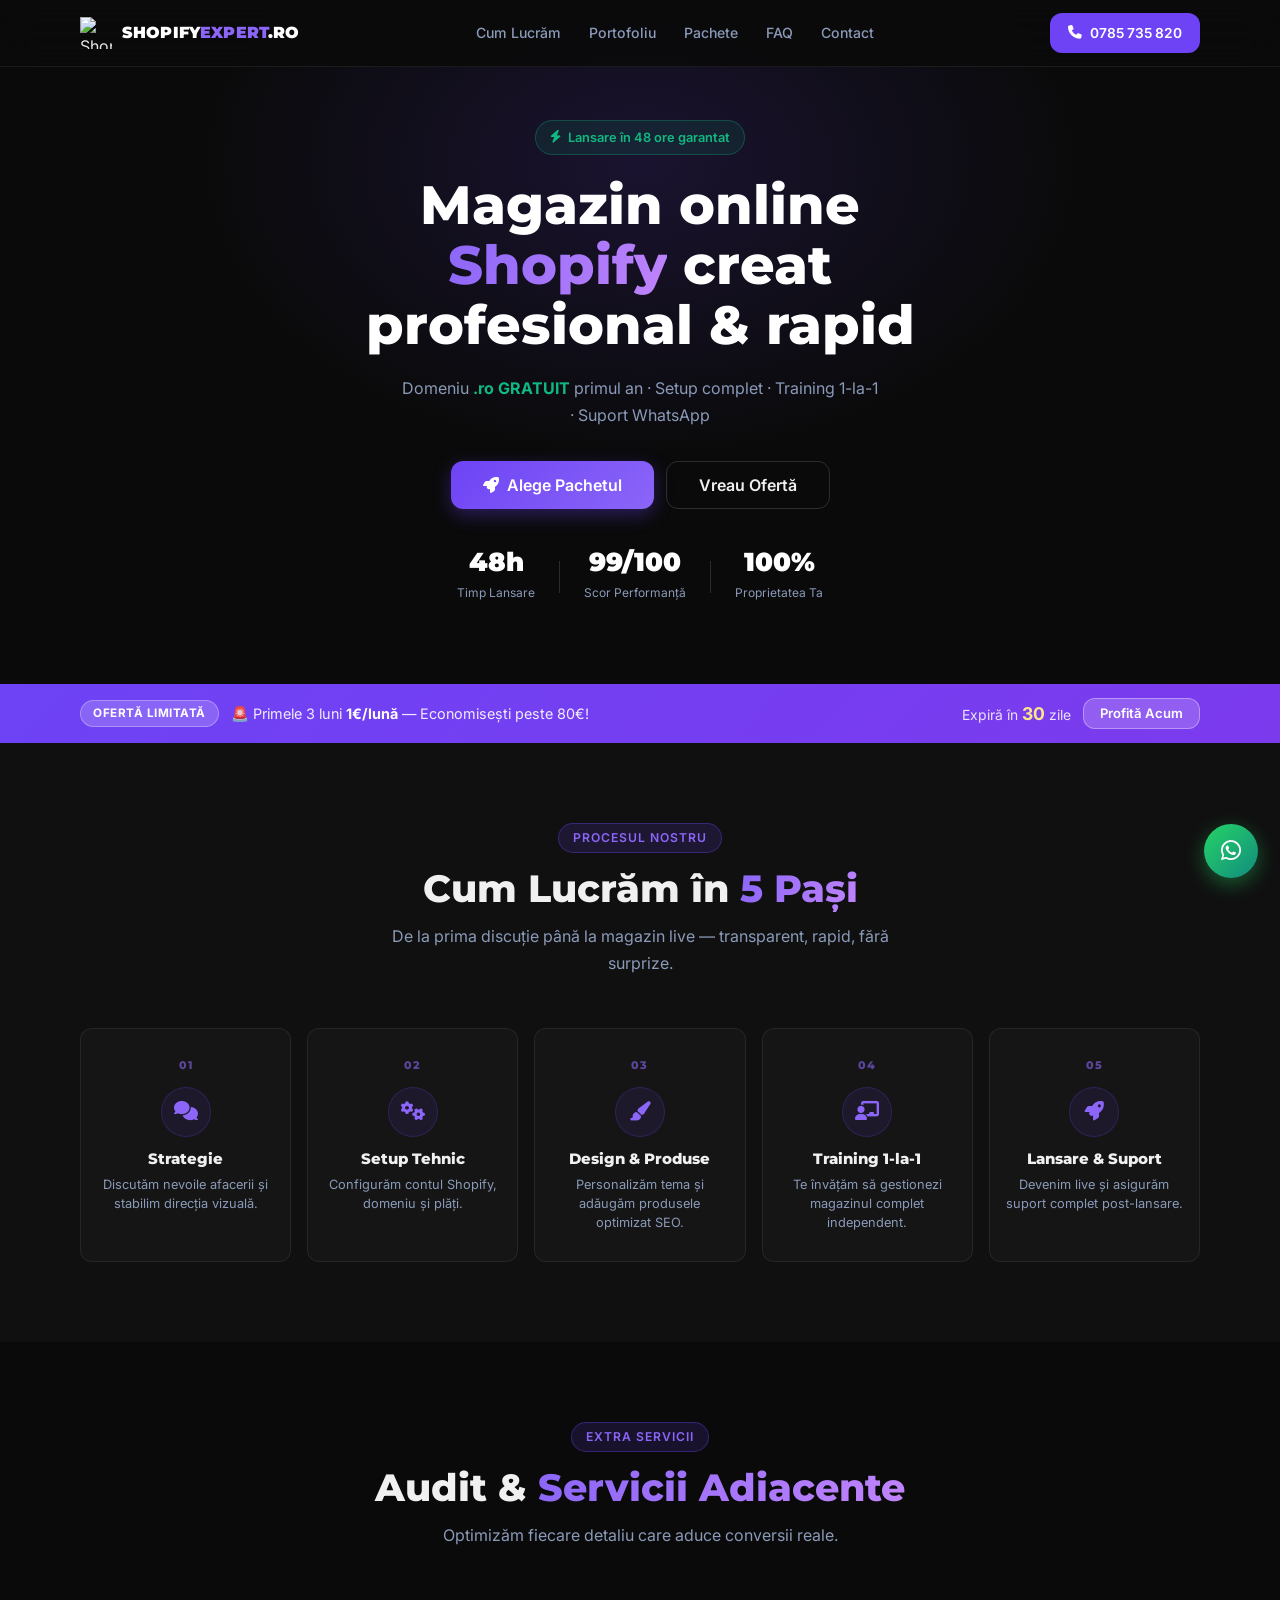
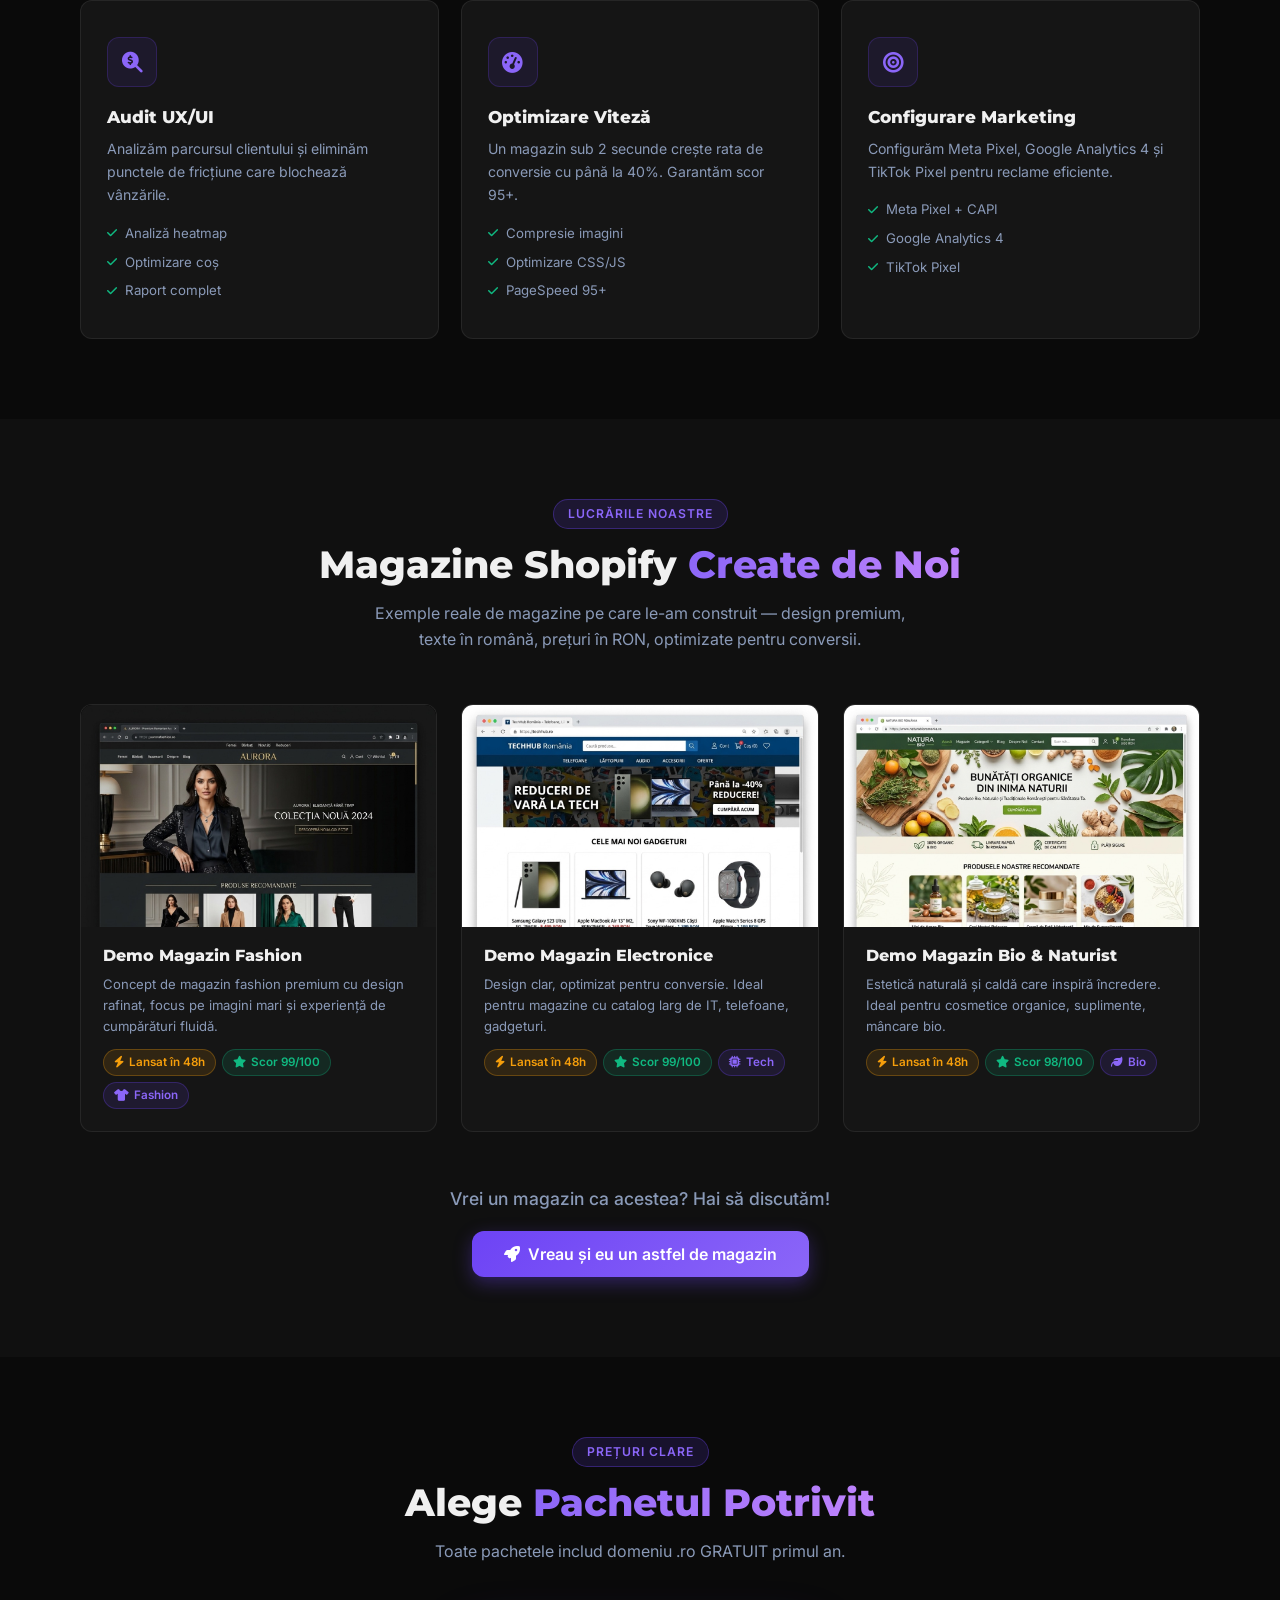
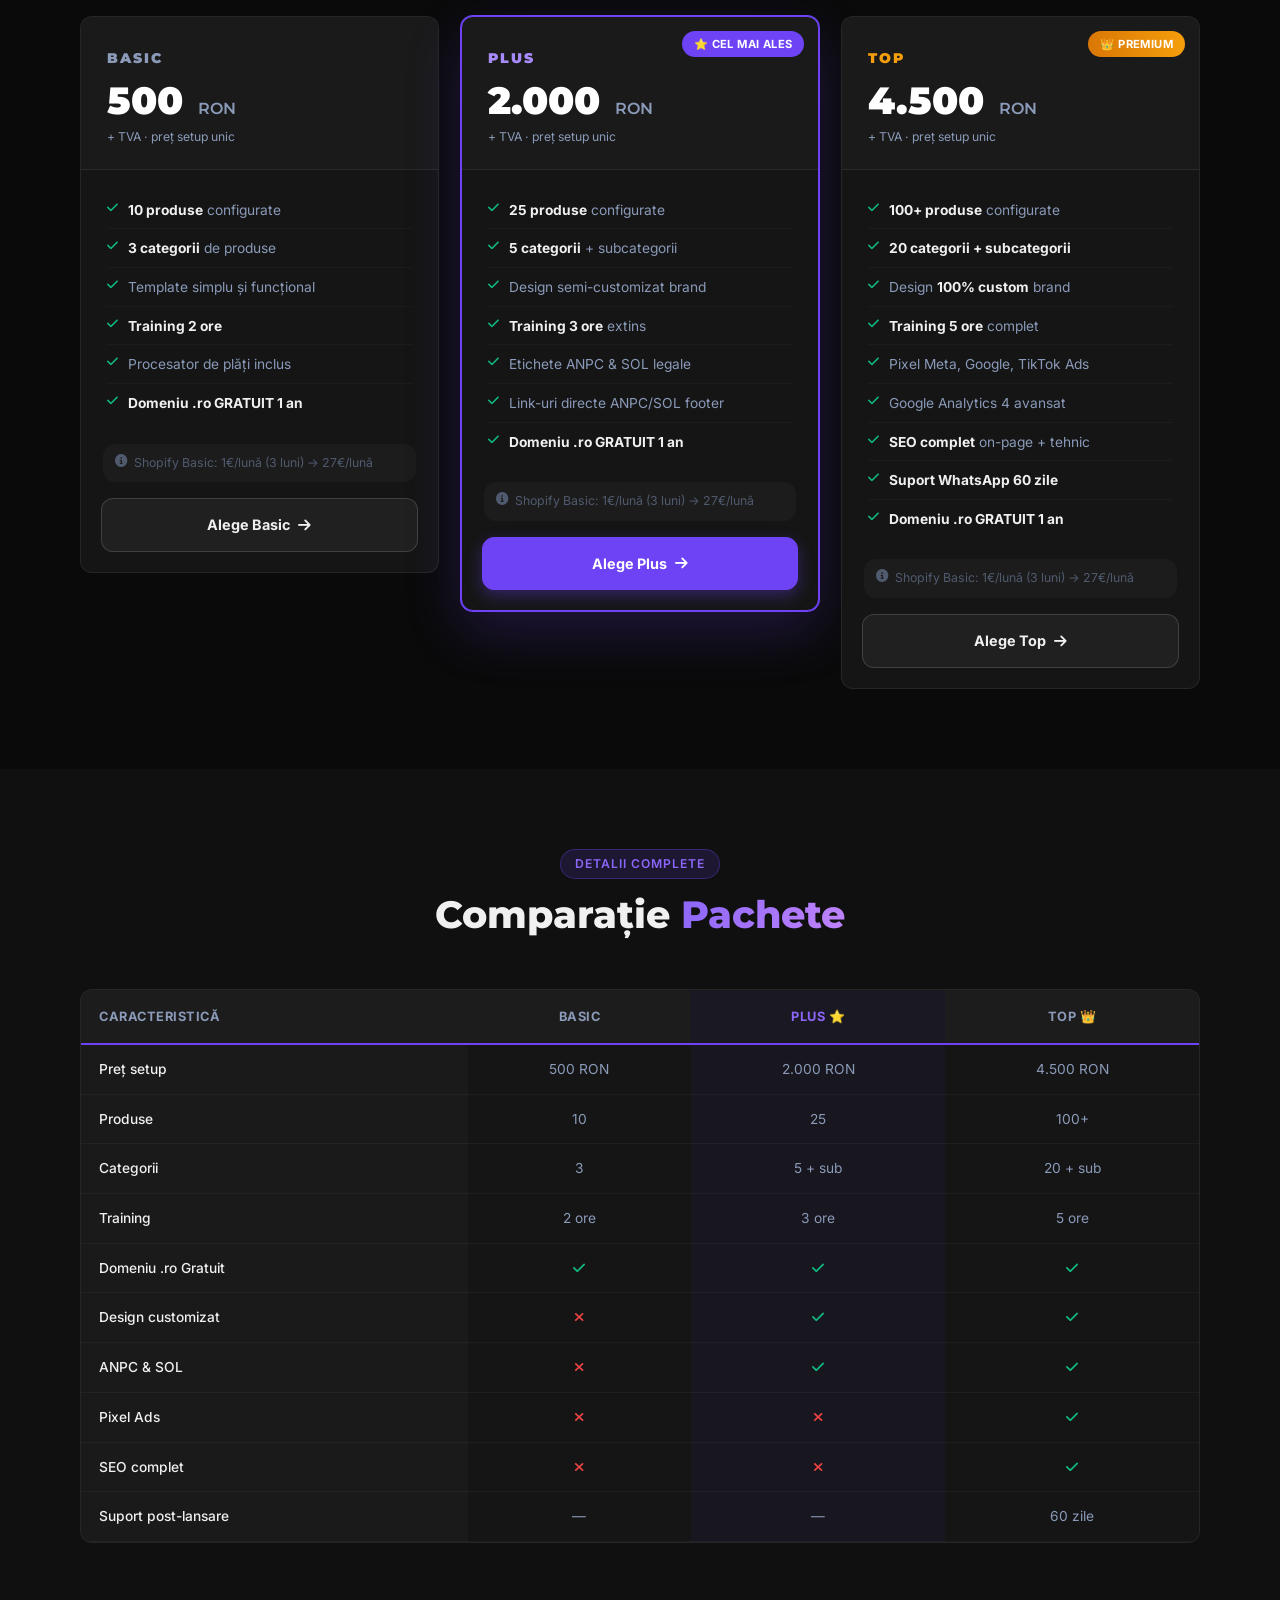
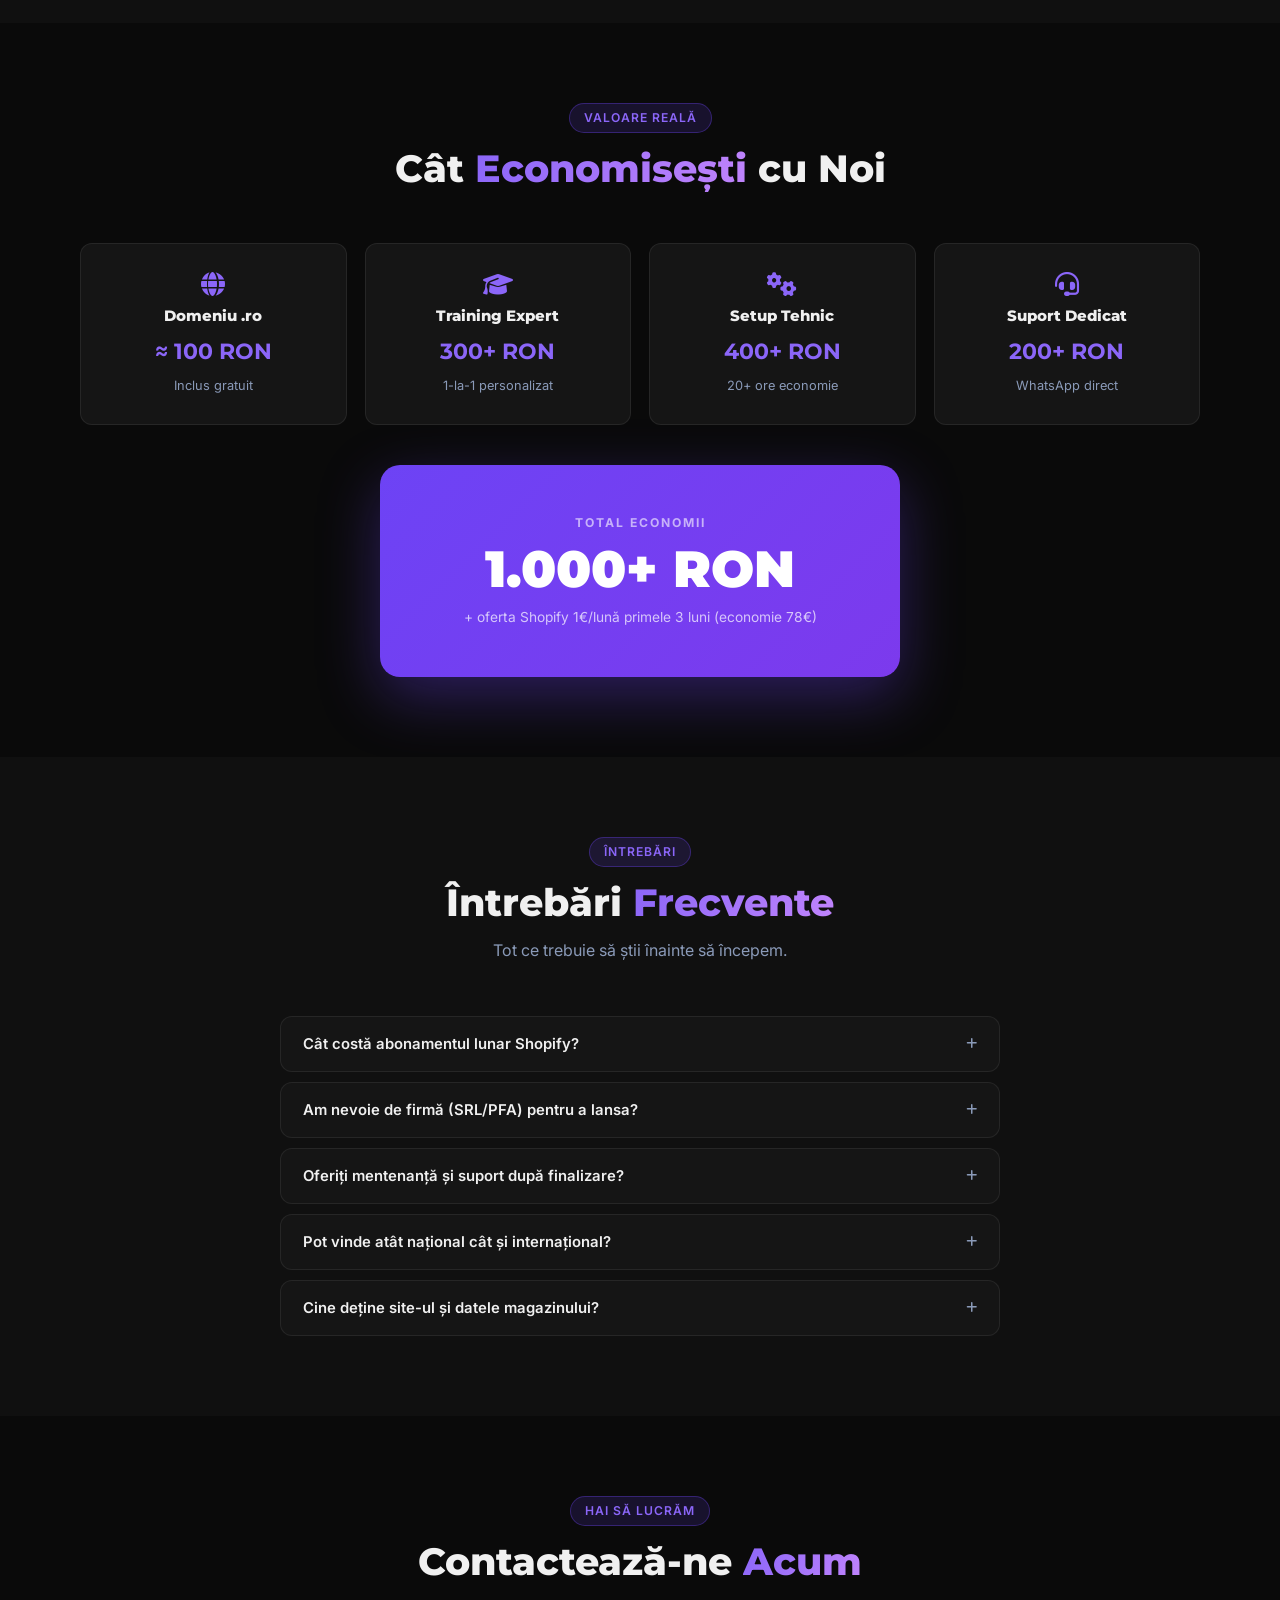
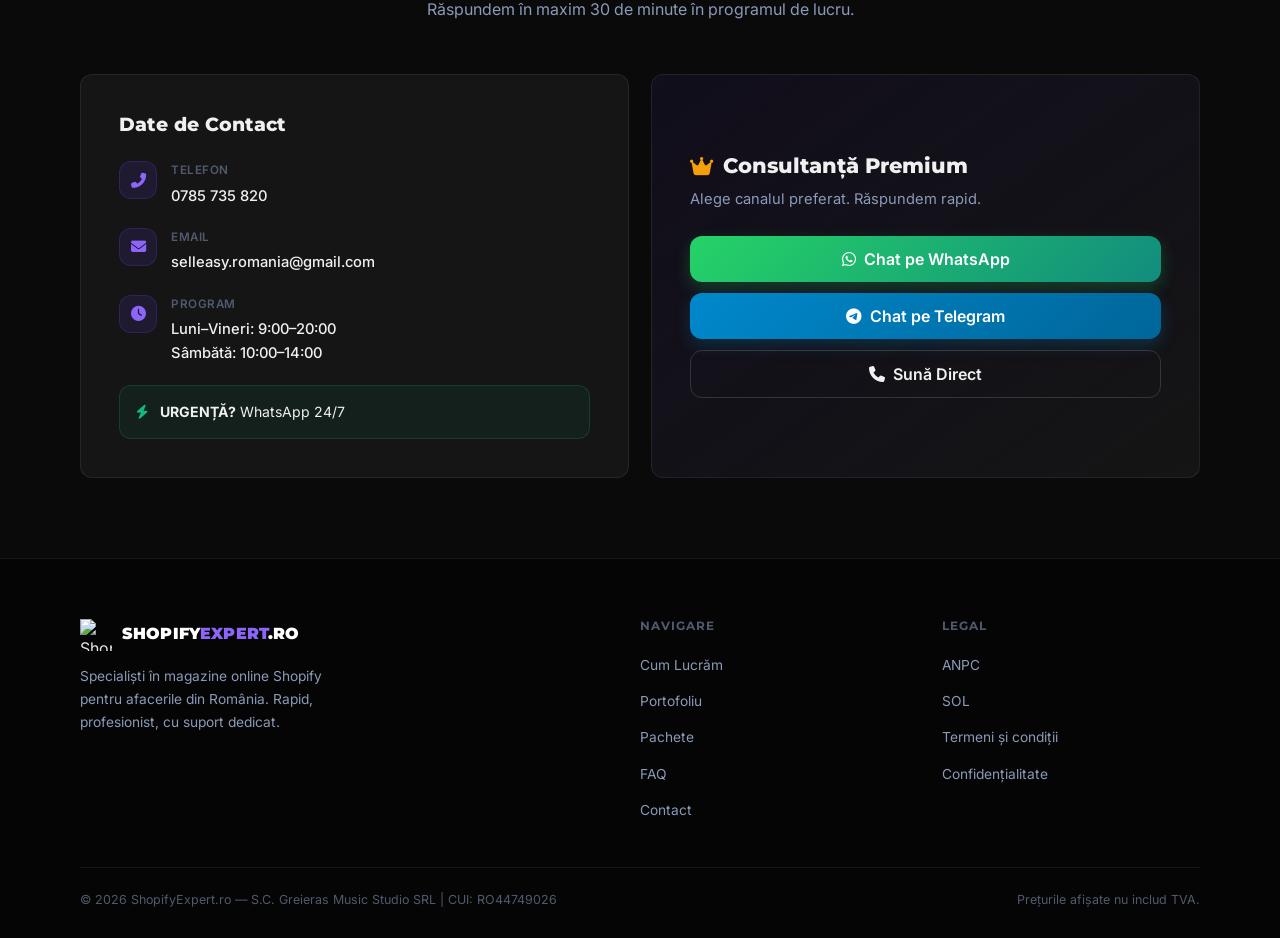
==== index.html @ 98248ed6 "feat: implemented advanced Technical SEO, OpenGraph tags, JSON-LD schema, robots.txt, and sitemap.xm" ====
<!DOCTYPE html>
<html lang="ro">
<head>
    <script async src="https://www.googletagmanager.com/gtag/js?id=AW-17797221406"></script>
    <script>
      window.dataLayer = window.dataLayer || [];
      function gtag(){dataLayer.push(arguments);}
      gtag('js', new Date());
      gtag('config', 'AW-17797221406');
    </script>
    <meta charset="UTF-8">
    <meta name="viewport" content="width=device-width, initial-scale=1.0">
    <title>Creare Magazin Shopify & Website eCommerce la cheie | Shopify Expert România</title>
    <meta name="description" content="Agenție expertă în creare magazine online Shopify și website-uri de vânzări. Design premium, creare website rapidă în 48h și domeniu .RO Gratuit. Cere ofertă!">
    <meta name="theme-color" content="#0a0a0a">
    
    <!-- Advanced SEO Optimizations -->
    <meta name="robots" content="index, follow, max-image-preview:large, max-snippet:-1, max-video-preview:-1">
    <meta name="keywords" content="creare magazin shopify, creare website, shopify romania, realizare magazin online, agentie ecommerce, pret magazin shopify, expert shopify romania">
    <meta name="author" content="Shopify Expert România">
    <link rel="canonical" href="https://shopifyexpert.ro/">
    
    <!-- Open Graph / Social Media Optimizations -->
    <meta property="og:title" content="Creare Website E-commerce & Magazine Shopify România">
    <meta property="og:description" content="Ai nevoie de un magazin online complet și optimizat SEO? Creăm website-uri eCommerce pe Shopify gata de a genera vânzări. Află prețurile noastre!">
    <meta property="og:type" content="website">
    <meta property="og:url" content="https://shopifyexpert.ro/">
    <meta property="og:image" content="https://cdn-icons-png.flaticon.com/512/5968/5968875.png">
    
    <!-- Structured Data JSON-LD (Google Rich Snippets) -->
    <script type="application/ld+json">
    {
      "@context": "https://schema.org",
      "@type": "ProfessionalService",
      "name": "Shopify Expert România",
      "image": "https://cdn-icons-png.flaticon.com/512/5968/5968875.png",
      "@id": "https://shopifyexpert.ro/",
      "url": "https://shopifyexpert.ro/",
      "telePhone": "Contact prin site",
      "priceRange": "$$",
      "address": {
        "@type": "PostalAddress",
        "addressLocality": "București",
        "addressCountry": "RO"
      },
      "description": "Oferim servicii premium de creare website și magazine online bazate pe ecosistemul Shopify. Experți în eCommerce în România."
    }
    </script>
    <link rel="preconnect" href="https://fonts.googleapis.com">
    <link rel="preconnect" href="https://fonts.gstatic.com" crossorigin>
    <link href="https://fonts.googleapis.com/css2?family=Inter:wght@400;500;600;700&family=Montserrat:wght@800;900&display=swap" rel="stylesheet">
    <link rel="stylesheet" href="https://cdnjs.cloudflare.com/ajax/libs/font-awesome/6.4.0/css/all.min.css">
    <link rel="stylesheet" href="main.css?v=20260417">
    <link rel="stylesheet" href="style.css?v=20260417">
</head>
<body>

<!-- NAVBAR -->
<header class="header" id="header">
    <div class="header-inner">
        <a href="#" class="logo-link">
            <img src="https://cdn-icons-png.flaticon.com/512/5968/5968875.png"
                 alt="Shopify Expert"
                 width="32" height="32"
                 style="width:32px;height:32px;object-fit:contain;display:block;flex-shrink:0;">
            <span class="logo-text">SHOPIFY<em>EXPERT</em>.RO</span>
        </a>

        <nav class="main-nav" aria-label="Navigare principală">
            <a href="#cum-lucram">Cum Lucrăm</a>
            <a href="#portofoliu">Portofoliu</a>
            <a href="#pachete">Pachete</a>
            <a href="#faq">FAQ</a>
            <a href="#contact">Contact</a>
        </nav>

        <div class="header-right">
            <a href="tel:+40785735820" class="header-phone">
                <i class="fas fa-phone" aria-hidden="true"></i>
                <span>0785 735 820</span>
            </a>
            <button class="burger" id="burgerBtn" aria-label="Meniu" aria-expanded="false">
                <i class="fas fa-bars" id="burgerIcon"></i>
            </button>
        </div>
    </div>

    <!-- Mobile Nav -->
    <div class="mobile-nav" id="mobileNav" hidden>
        <a href="#cum-lucram" class="mobile-nav-link"><i class="fas fa-list-ol"></i>Cum Lucrăm</a>
        <a href="#portofoliu" class="mobile-nav-link"><i class="fas fa-images"></i>Portofoliu</a>
        <a href="#pachete" class="mobile-nav-link"><i class="fas fa-box"></i>Pachete &amp; Prețuri</a>
        <a href="#faq" class="mobile-nav-link"><i class="fas fa-question-circle"></i>FAQ</a>
        <a href="#contact" class="mobile-nav-link"><i class="fas fa-comments"></i>Contact</a>
        <div class="mobile-nav-actions">
            <a href="tel:+40785735820" class="btn btn-primary"><i class="fas fa-phone"></i>0785 735 820</a>
            <a href="https://wa.me/40785735820" class="btn btn-wa" target="_blank" rel="noopener"><i class="fab fa-whatsapp"></i>WhatsApp</a>
        </div>
    </div>
</header>

<!-- HERO -->
<section class="hero">
    <div class="container">
        <div class="hero-body hero-centered">
            <div class="hero-text">
                <span class="hero-badge"><i class="fas fa-bolt"></i> Lansare în 48 ore garantat</span>
                <h1>Magazin online<br><span class="grad">Shopify</span> creat<br>profesional &amp; rapid</h1>
                <p class="hero-sub">Domeniu <strong>.ro GRATUIT</strong> primul an · Setup complet · Training 1-la-1 · Suport WhatsApp</p>
                <div class="hero-btns">
                    <a href="#pachete" class="btn btn-primary btn-lg"><i class="fas fa-rocket"></i> Alege Pachetul</a>
                    <a href="#contact" class="btn btn-ghost btn-lg">Vreau Ofertă</a>
                </div>
                <div class="hero-kpis">
                    <div class="kpi"><strong>48h</strong><span>Timp Lansare</span></div>
                    <div class="kpi-sep"></div>
                    <div class="kpi"><strong>99/100</strong><span>Scor Performanță</span></div>
                    <div class="kpi-sep"></div>
                    <div class="kpi"><strong>100%</strong><span>Proprietatea Ta</span></div>
                </div>
            </div>
        </div>
    </div>
</section>

<!-- OFFER STRIP -->
<div class="offer-strip">
    <div class="container">
        <div class="offer-inner">
            <div class="offer-left">
                <span class="offer-pill">Ofertă Limitată</span>
                <p>🚨 Primele 3 luni <strong>1€/lună</strong> — Economisești peste 80€!</p>
            </div>
            <div class="offer-right">
                <span>Expiră în <strong id="countdown">30</strong> zile</span>
                <a href="#pachete" class="btn btn-sm">Profită Acum</a>
            </div>
        </div>
    </div>
</div>

<!-- CUM LUCRĂM -->
<section id="cum-lucram" class="section bg-alt">
    <div class="container">
        <div class="sec-head">
            <span class="tag">Procesul Nostru</span>
            <h2>Cum Lucrăm în <span class="grad">5 Pași</span></h2>
            <p>De la prima discuție până la magazin live — transparent, rapid, fără surprize.</p>
        </div>
        <div class="steps-grid">
            <div class="step-card card">
                <div class="step-no">01</div>
                <div class="step-icon"><i class="fas fa-comments"></i></div>
                <h3>Strategie</h3>
                <p>Discutăm nevoile afacerii și stabilim direcția vizuală.</p>
            </div>
            <div class="step-card card">
                <div class="step-no">02</div>
                <div class="step-icon"><i class="fas fa-cogs"></i></div>
                <h3>Setup Tehnic</h3>
                <p>Configurăm contul Shopify, domeniu și plăți.</p>
            </div>
            <div class="step-card card">
                <div class="step-no">03</div>
                <div class="step-icon"><i class="fas fa-paint-brush"></i></div>
                <h3>Design &amp; Produse</h3>
                <p>Personalizăm tema și adăugăm produsele optimizat SEO.</p>
            </div>
            <div class="step-card card">
                <div class="step-no">04</div>
                <div class="step-icon"><i class="fas fa-chalkboard-teacher"></i></div>
                <h3>Training 1-la-1</h3>
                <p>Te învățăm să gestionezi magazinul complet independent.</p>
            </div>
            <div class="step-card card">
                <div class="step-no">05</div>
                <div class="step-icon"><i class="fas fa-rocket"></i></div>
                <h3>Lansare &amp; Suport</h3>
                <p>Devenim live și asigurăm suport complet post-lansare.</p>
            </div>
        </div>
    </div>
</section>

<!-- SERVICII -->
<section id="servicii" class="section">
    <div class="container">
        <div class="sec-head">
            <span class="tag">Extra Servicii</span>
            <h2>Audit &amp; <span class="grad">Servicii Adiacente</span></h2>
            <p>Optimizăm fiecare detaliu care aduce conversii reale.</p>
        </div>
        <div class="services-grid">
            <div class="service-card card">
                <div class="svc-icon"><i class="fas fa-search-dollar"></i></div>
                <h3>Audit UX/UI</h3>
                <p>Analizăm parcursul clientului și eliminăm punctele de fricțiune care blochează vânzările.</p>
                <ul>
                    <li><i class="fas fa-check"></i>Analiză heatmap</li>
                    <li><i class="fas fa-check"></i>Optimizare coș</li>
                    <li><i class="fas fa-check"></i>Raport complet</li>
                </ul>
            </div>
            <div class="service-card card">
                <div class="svc-icon"><i class="fas fa-tachometer-alt"></i></div>
                <h3>Optimizare Viteză</h3>
                <p>Un magazin sub 2 secunde crește rata de conversie cu până la 40%. Garantăm scor 95+.</p>
                <ul>
                    <li><i class="fas fa-check"></i>Compresie imagini</li>
                    <li><i class="fas fa-check"></i>Optimizare CSS/JS</li>
                    <li><i class="fas fa-check"></i>PageSpeed 95+</li>
                </ul>
            </div>
            <div class="service-card card">
                <div class="svc-icon"><i class="fas fa-bullseye"></i></div>
                <h3>Configurare Marketing</h3>
                <p>Configurăm Meta Pixel, Google Analytics 4 și TikTok Pixel pentru reclame eficiente.</p>
                <ul>
                    <li><i class="fas fa-check"></i>Meta Pixel + CAPI</li>
                    <li><i class="fas fa-check"></i>Google Analytics 4</li>
                    <li><i class="fas fa-check"></i>TikTok Pixel</li>
                </ul>
            </div>
        </div>
    </div>
</section>

<!-- PORTOFOLIU -->
<section id="portofoliu" class="section bg-alt">
    <div class="container">
        <div class="sec-head">
            <span class="tag">Lucrările Noastre</span>
            <h2>Magazine Shopify <span class="grad">Create de Noi</span></h2>
            <p>Exemple reale de magazine pe care le-am construit — design premium, texte în română, prețuri în RON, optimizate pentru conversii.</p>
        </div>
        <div class="portfolio-grid">

            <!-- Fashion Store -->
            <div class="port-card card">
                <a href="demo-fashion.html" class="port-screen-link" style="display:block; position:relative;">
                    <div class="port-screen">
                        <img src="images/portfolio-fashion.png"
                             alt="Demo Magazin Fashion" loading="lazy"
                             width="800">
                        <div class="port-overlay">
                            <div class="port-overlay-inner">
                                <i class="fas fa-external-link-alt"></i>
                                <span>Vezi Demo Live</span>
                            </div>
                        </div>
                    </div>
                </a>
                <div class="port-info">
                    <h3>Demo Magazin Fashion</h3>
                    <p class="port-desc">Concept de magazin fashion premium cu design rafinat, focus pe imagini mari și experiență de cumpărături fluidă.</p>
                    <div class="port-tags">
                        <span class="tag-warn"><i class="fas fa-bolt"></i> Lansat în 48h</span>
                        <span class="tag-green"><i class="fas fa-star"></i> Scor 99/100</span>
                        <span class="tag-purple"><i class="fas fa-tshirt"></i> Fashion</span>
                    </div>
                </div>
            </div>

            <!-- Tech Store -->
            <div class="port-card card">
                <a href="demo-tech.html" class="port-screen-link" style="display:block; position:relative;">
                    <div class="port-screen">
                        <img src="images/portfolio-tech.png"
                             alt="Demo Magazin Electronice" loading="lazy"
                             width="800">
                        <div class="port-overlay">
                            <div class="port-overlay-inner">
                                <i class="fas fa-external-link-alt"></i>
                                <span>Vezi Demo Live</span>
                            </div>
                        </div>
                    </div>
                </a>
                <div class="port-info">
                    <h3>Demo Magazin Electronice</h3>
                    <p class="port-desc">Design clar, optimizat pentru conversie. Ideal pentru magazine cu catalog larg de IT, telefoane, gadgeturi.</p>
                    <div class="port-tags">
                        <span class="tag-warn"><i class="fas fa-bolt"></i> Lansat în 48h</span>
                        <span class="tag-green"><i class="fas fa-star"></i> Scor 99/100</span>
                        <span class="tag-purple"><i class="fas fa-microchip"></i> Tech</span>
                    </div>
                </div>
            </div>

            <!-- Bio Store -->
            <div class="port-card card">
                <a href="demo-bio.html" class="port-screen-link" style="display:block; position:relative;">
                    <div class="port-screen">
                        <img src="images/portfolio-bio.png"
                             alt="Demo Magazin Naturist" loading="lazy"
                             width="800">
                        <div class="port-overlay">
                            <div class="port-overlay-inner">
                                <i class="fas fa-external-link-alt"></i>
                                <span>Vezi Demo Live</span>
                            </div>
                        </div>
                    </div>
                </a>
                <div class="port-info">
                    <h3>Demo Magazin Bio & Naturist</h3>
                    <p class="port-desc">Estetică naturală și caldă care inspiră încredere. Ideal pentru cosmetice organice, suplimente, mâncare bio.</p>
                    <div class="port-tags">
                        <span class="tag-warn"><i class="fas fa-bolt"></i> Lansat în 48h</span>
                        <span class="tag-green"><i class="fas fa-star"></i> Scor 98/100</span>
                        <span class="tag-purple"><i class="fas fa-leaf"></i> Bio</span>
                    </div>
                </div>
            </div>

        </div>

        <!-- CTA sub portofoliu -->
        <div class="port-cta">
            <p>Vrei un magazin ca acestea? Hai să discutăm!</p>
            <a href="#contact" class="btn btn-primary btn-lg">
                <i class="fas fa-rocket"></i> Vreau și eu un astfel de magazin
            </a>
        </div>
    </div>
</section>


<!-- PACHETE -->

<section id="pachete" class="section">
    <div class="container">
        <div class="sec-head">
            <span class="tag">Prețuri Clare</span>
            <h2>Alege <span class="grad">Pachetul Potrivit</span></h2>
            <p>Toate pachetele includ domeniu .ro GRATUIT primul an.</p>
        </div>
        <div class="pricing-grid">
            <!-- BASIC -->
            <div class="price-card card">
                <div class="price-head">
                    <div class="price-name">BASIC</div>
                    <div class="price-val">500 <span>RON</span></div>
                    <div class="price-note">+ TVA · preț setup unic</div>
                </div>
                <ul class="price-feats">
                    <li><i class="fas fa-check"></i><span><strong>10 produse</strong> configurate</span></li>
                    <li><i class="fas fa-check"></i><span><strong>3 categorii</strong> de produse</span></li>
                    <li><i class="fas fa-check"></i><span>Template simplu și funcțional</span></li>
                    <li><i class="fas fa-check"></i><span><strong>Training 2 ore</strong></span></li>
                    <li><i class="fas fa-check"></i><span>Procesator de plăți inclus</span></li>
                    <li><i class="fas fa-check"></i><span><strong>Domeniu .ro GRATUIT 1 an</strong></span></li>
                </ul>
                <div class="price-sub-note"><i class="fas fa-info-circle"></i> Shopify Basic: 1€/lună (3 luni) → 27€/lună</div>
                <a href="#contact" class="price-btn" data-package="basic">Alege Basic <i class="fas fa-arrow-right"></i></a>
            </div>

            <!-- PLUS -->
            <div class="price-card card price-featured">
                <div class="price-badge">⭐ CEL MAI ALES</div>
                <div class="price-head">
                    <div class="price-name" style="color:#a78bfa">PLUS</div>
                    <div class="price-val">2.000 <span>RON</span></div>
                    <div class="price-note">+ TVA · preț setup unic</div>
                </div>
                <ul class="price-feats">
                    <li><i class="fas fa-check"></i><span><strong>25 produse</strong> configurate</span></li>
                    <li><i class="fas fa-check"></i><span><strong>5 categorii</strong> + subcategorii</span></li>
                    <li><i class="fas fa-check"></i><span>Design semi-customizat brand</span></li>
                    <li><i class="fas fa-check"></i><span><strong>Training 3 ore</strong> extins</span></li>
                    <li><i class="fas fa-check"></i><span>Etichete ANPC &amp; SOL legale</span></li>
                    <li><i class="fas fa-check"></i><span>Link-uri directe ANPC/SOL footer</span></li>
                    <li><i class="fas fa-check"></i><span><strong>Domeniu .ro GRATUIT 1 an</strong></span></li>
                </ul>
                <div class="price-sub-note"><i class="fas fa-info-circle"></i> Shopify Basic: 1€/lună (3 luni) → 27€/lună</div>
                <a href="#contact" class="price-btn price-btn-featured" data-package="plus">Alege Plus <i class="fas fa-arrow-right"></i></a>
            </div>

            <!-- TOP -->
            <div class="price-card card">
                <div class="price-badge price-badge-gold">👑 PREMIUM</div>
                <div class="price-head">
                    <div class="price-name" style="color:#f59e0b">TOP</div>
                    <div class="price-val">4.500 <span>RON</span></div>
                    <div class="price-note">+ TVA · preț setup unic</div>
                </div>
                <ul class="price-feats">
                    <li><i class="fas fa-check"></i><span><strong>100+ produse</strong> configurate</span></li>
                    <li><i class="fas fa-check"></i><span><strong>20 categorii + subcategorii</strong></span></li>
                    <li><i class="fas fa-check"></i><span>Design <strong>100% custom</strong> brand</span></li>
                    <li><i class="fas fa-check"></i><span><strong>Training 5 ore</strong> complet</span></li>
                    <li><i class="fas fa-check"></i><span>Pixel Meta, Google, TikTok Ads</span></li>
                    <li><i class="fas fa-check"></i><span>Google Analytics 4 avansat</span></li>
                    <li><i class="fas fa-check"></i><span><strong>SEO complet</strong> on-page + tehnic</span></li>
                    <li><i class="fas fa-check"></i><span><strong>Suport WhatsApp 60 zile</strong></span></li>
                    <li><i class="fas fa-check"></i><span><strong>Domeniu .ro GRATUIT 1 an</strong></span></li>
                </ul>
                <div class="price-sub-note"><i class="fas fa-info-circle"></i> Shopify Basic: 1€/lună (3 luni) → 27€/lună</div>
                <a href="#contact" class="price-btn" data-package="top">Alege Top <i class="fas fa-arrow-right"></i></a>
            </div>
        </div>
    </div>
</section>

<!-- TABEL COMPARAȚIE -->
<section id="comparatie" class="section bg-alt">
    <div class="container">
        <div class="sec-head">
            <span class="tag">Detalii Complete</span>
            <h2>Comparație <span class="grad">Pachete</span></h2>
        </div>
        <div class="table-card card">
            <div class="table-scroll">
                <table>
                    <thead>
                        <tr>
                            <th class="th-feat">Caracteristică</th>
                            <th>BASIC</th>
                            <th class="th-plus">PLUS ⭐</th>
                            <th>TOP 👑</th>
                        </tr>
                    </thead>
                    <tbody>
                        <tr><td class="td-feat">Preț setup</td><td>500 RON</td><td class="td-plus">2.000 RON</td><td>4.500 RON</td></tr>
                        <tr><td class="td-feat">Produse</td><td>10</td><td class="td-plus">25</td><td>100+</td></tr>
                        <tr><td class="td-feat">Categorii</td><td>3</td><td class="td-plus">5 + sub</td><td>20 + sub</td></tr>
                        <tr><td class="td-feat">Training</td><td>2 ore</td><td class="td-plus">3 ore</td><td>5 ore</td></tr>
                        <tr><td class="td-feat">Domeniu .ro Gratuit</td><td><i class="fas fa-check ico-ok"></i></td><td class="td-plus"><i class="fas fa-check ico-ok"></i></td><td><i class="fas fa-check ico-ok"></i></td></tr>
                        <tr><td class="td-feat">Design customizat</td><td><i class="fas fa-times ico-no"></i></td><td class="td-plus"><i class="fas fa-check ico-ok"></i></td><td><i class="fas fa-check ico-ok"></i></td></tr>
                        <tr><td class="td-feat">ANPC &amp; SOL</td><td><i class="fas fa-times ico-no"></i></td><td class="td-plus"><i class="fas fa-check ico-ok"></i></td><td><i class="fas fa-check ico-ok"></i></td></tr>
                        <tr><td class="td-feat">Pixel Ads</td><td><i class="fas fa-times ico-no"></i></td><td class="td-plus"><i class="fas fa-times ico-no"></i></td><td><i class="fas fa-check ico-ok"></i></td></tr>
                        <tr><td class="td-feat">SEO complet</td><td><i class="fas fa-times ico-no"></i></td><td class="td-plus"><i class="fas fa-times ico-no"></i></td><td><i class="fas fa-check ico-ok"></i></td></tr>
                        <tr><td class="td-feat">Suport post-lansare</td><td>—</td><td class="td-plus">—</td><td>60 zile</td></tr>
                    </tbody>
                </table>
            </div>
        </div>
    </div>
</section>

<!-- ECONOMII -->
<section id="economii" class="section">
    <div class="container">
        <div class="sec-head">
            <span class="tag">Valoare Reală</span>
            <h2>Cât <span class="grad">Economisești</span> cu Noi</h2>
        </div>
        <div class="savings-grid">
            <div class="save-card card">
                <i class="fas fa-globe save-ico"></i>
                <h4>Domeniu .ro</h4>
                <strong>≈ 100 RON</strong>
                <p>Inclus gratuit</p>
            </div>
            <div class="save-card card">
                <i class="fas fa-graduation-cap save-ico"></i>
                <h4>Training Expert</h4>
                <strong>300+ RON</strong>
                <p>1-la-1 personalizat</p>
            </div>
            <div class="save-card card">
                <i class="fas fa-cogs save-ico"></i>
                <h4>Setup Tehnic</h4>
                <strong>400+ RON</strong>
                <p>20+ ore economie</p>
            </div>
            <div class="save-card card">
                <i class="fas fa-headset save-ico"></i>
                <h4>Suport Dedicat</h4>
                <strong>200+ RON</strong>
                <p>WhatsApp direct</p>
            </div>
        </div>
        <div class="save-total">
            <p class="save-total-label">TOTAL ECONOMII</p>
            <p class="save-total-val">1.000+ RON</p>
            <p class="save-total-sub">+ oferta Shopify 1€/lună primele 3 luni (economie 78€)</p>
        </div>
    </div>
</section>

<!-- FAQ -->
<section id="faq" class="section bg-alt">
    <div class="container">
        <div class="sec-head">
            <span class="tag">Întrebări</span>
            <h2>Întrebări <span class="grad">Frecvente</span></h2>
            <p>Tot ce trebuie să știi înainte să începem.</p>
        </div>
        <div class="faq-wrap">
            <div class="faq-item card">
                <button class="faq-q" aria-expanded="false">
                    <span>Cât costă abonamentul lunar Shopify?</span>
                    <i class="fas fa-plus faq-ico"></i>
                </button>
                <div class="faq-a">
                    <p>Datorită parteneriatului nostru, plătești doar <strong>1€/lună</strong> în primele 3 luni. Ulterior, planul Shopify Basic este de 27€/lună. Acesta este plătit direct către Shopify, nu nouă.</p>
                </div>
            </div>
            <div class="faq-item card">
                <button class="faq-q" aria-expanded="false">
                    <span>Am nevoie de firmă (SRL/PFA) pentru a lansa?</span>
                    <i class="fas fa-plus faq-ico"></i>
                </button>
                <div class="faq-a">
                    <p>Da, pentru a procesa plăți legale ai nevoie de o entitate juridică activă în România (SRL sau PFA). Te ajutăm cu recomandări dacă nu ai deja una.</p>
                </div>
            </div>
            <div class="faq-item card">
                <button class="faq-q" aria-expanded="false">
                    <span>Oferiți mentenanță și suport după finalizare?</span>
                    <i class="fas fa-plus faq-ico"></i>
                </button>
                <div class="faq-a">
                    <p>Pachetele noastre includ perioade extinse de asistență pe WhatsApp (60 de zile pentru TOP). Suntem la un mesaj distanță pentru orice dificultate post-lansare.</p>
                </div>
            </div>
            <div class="faq-item card">
                <button class="faq-q" aria-expanded="false">
                    <span>Pot vinde atât național cât și internațional?</span>
                    <i class="fas fa-plus faq-ico"></i>
                </button>
                <div class="faq-a">
                    <p>Absolut! Shopify suportă vânzări în multiple țări cu setări de livrare, monede și limbi multiple. Magazinul tău poate vinde în toată UE sau global.</p>
                </div>
            </div>
            <div class="faq-item card">
                <button class="faq-q" aria-expanded="false">
                    <span>Cine deține site-ul și datele magazinului?</span>
                    <i class="fas fa-plus faq-ico"></i>
                </button>
                <div class="faq-a">
                    <p>Totul îți aparține 100%. Domeniul .ro, baza de clienți și contul Shopify sunt transferate complet în proprietatea firmei tale după finalizarea proiectului.</p>
                </div>
            </div>
        </div>
    </div>
</section>

<!-- CONTACT -->
<section id="contact" class="section">
    <div class="container">
        <div class="sec-head">
            <span class="tag">Hai să Lucrăm</span>
            <h2>Contactează-ne <span class="grad">Acum</span></h2>
            <p>Răspundem în maxim 30 de minute în programul de lucru.</p>
        </div>
        <div class="contact-grid">
            <div class="contact-info card">
                <h3>Date de Contact</h3>
                <div class="contact-row">
                    <div class="contact-ico"><i class="fas fa-phone-alt"></i></div>
                    <div>
                        <p class="contact-lbl">Telefon</p>
                        <a href="tel:+40785735820" class="contact-val">0785 735 820</a>
                    </div>
                </div>
                <div class="contact-row">
                    <div class="contact-ico"><i class="fas fa-envelope"></i></div>
                    <div>
                        <p class="contact-lbl">Email</p>
                        <a href="mailto:selleasy.romania@gmail.com" class="contact-val">selleasy.romania@gmail.com</a>
                    </div>
                </div>
                <div class="contact-row">
                    <div class="contact-ico"><i class="fas fa-clock"></i></div>
                    <div>
                        <p class="contact-lbl">Program</p>
                        <p class="contact-val">Luni–Vineri: 9:00–20:00</p>
                        <p class="contact-val">Sâmbătă: 10:00–14:00</p>
                    </div>
                </div>
                <div class="urgency-row">
                    <i class="fas fa-bolt"></i>
                    <span><strong>URGENȚĂ?</strong> WhatsApp 24/7</span>
                </div>
            </div>
            <div class="contact-cta card">
                <h3><i class="fas fa-crown"></i> Consultanță Premium</h3>
                <p>Alege canalul preferat. Răspundem rapid.</p>
                <div class="contact-btns">
                    <a href="https://wa.me/40785735820?text=Bun%C4%83!%20A%C8%99%20dori%20o%20ofert%C4%83%20Shopify." class="btn btn-wa btn-lg" target="_blank" rel="noopener">
                        <i class="fab fa-whatsapp"></i> Chat pe WhatsApp
                    </a>
                    <a href="https://t.me/username" class="btn btn-tg btn-lg" target="_blank" rel="noopener">
                        <i class="fab fa-telegram-plane"></i> Chat pe Telegram
                    </a>
                    <a href="tel:+40785735820" class="btn btn-ghost btn-lg">
                        <i class="fas fa-phone"></i> Sună Direct
                    </a>
                </div>
            </div>
        </div>
    </div>
</section>

<!-- FOOTER -->
<footer class="footer">
    <div class="container">
        <div class="footer-top">
            <div class="footer-brand">
                <a href="#" class="logo-link">
                    <img src="https://cdn-icons-png.flaticon.com/512/5968/5968875.png"
                         alt="Shopify Expert"
                         width="30" height="30"
                         style="width:30px;height:30px;object-fit:contain;display:block;flex-shrink:0;">
                    <span class="logo-text">SHOPIFY<em>EXPERT</em>.RO</span>
                </a>
                <p>Specialiști în magazine online Shopify pentru afacerile din România. Rapid, profesionist, cu suport dedicat.</p>
            </div>
            <div class="footer-col">
                <h4>Navigare</h4>
                <ul>
                    <li><a href="#cum-lucram">Cum Lucrăm</a></li>
                    <li><a href="#portofoliu">Portofoliu</a></li>
                    <li><a href="#pachete">Pachete</a></li>
                    <li><a href="#faq">FAQ</a></li>
                    <li><a href="#contact">Contact</a></li>
                </ul>
            </div>
            <div class="footer-col">
                <h4>Legal</h4>
                <ul>
                    <li><a href="https://anpc.ro" target="_blank" rel="noopener">ANPC</a></li>
                    <li><a href="https://sol.ro" target="_blank" rel="noopener">SOL</a></li>
                    <li><a href="#">Termeni și condiții</a></li>
                    <li><a href="#">Confidențialitate</a></li>
                </ul>
            </div>
        </div>
        <div class="footer-bottom">
            <p>© 2026 ShopifyExpert.ro — S.C. Greieras Music Studio SRL | CUI: RO44749026</p>
            <p>Prețurile afișate nu includ TVA.</p>
        </div>
    </div>
</footer>

<!-- WhatsApp Float -->
<a href="https://wa.me/40785735820?text=Bun%C4%83!%20A%C8%99%20dori%20o%20ofert%C4%83%20Shopify." class="wa-fab" target="_blank" rel="noopener" aria-label="Chat WhatsApp">
    <i class="fab fa-whatsapp"></i>
</a>

<script src="script.js?v=20260417"></script>
</body>
</html>
---- main.css ----
/* =============================================
   SHOPIFY EXPERT — style.css v5
   Mobile-first, clean, tested
   ============================================= */

/* ─── RESET ───────────────────────────────── */
*, *::before, *::after {
    margin: 0;
    padding: 0;
    box-sizing: border-box;
}
html {
    scroll-behavior: smooth;
    overflow-x: hidden;
    -webkit-text-size-adjust: 100%;
}
body {
    font-family: 'Inter', -apple-system, BlinkMacSystemFont, sans-serif;
    background: #0a0a0a;
    color: #e8e8e8;
    line-height: 1.65;
    overflow-x: hidden;
    -webkit-font-smoothing: antialiased;
}
img {
    display: block;
    max-width: 100%;
}
a { color: inherit; text-decoration: none; }
ul { list-style: none; }
button { font-family: inherit; cursor: pointer; }

/* ─── TOKENS ──────────────────────────────── */
:root {
    --p:      #6d43f5;
    --p-l:    #8b66f8;
    --p-glow: rgba(109,67,245,0.35);
    --green:  #10b981;
    --amber:  #f59e0b;
    --red:    #ef4444;
    --bg:     #0a0a0a;
    --bg2:    #101010;
    --card:   #151515;
    --card-h: #1c1c1c;
    --bdr:    rgba(255,255,255,0.07);
    --bdr-m:  rgba(255,255,255,0.14);
    --t1:     #f0f0f0;
    --t2:     #8a9ab8;
    --t3:     #505a6e;
    --r:      12px;
    --r-lg:   20px;
    --ease:   cubic-bezier(0.4, 0, 0.2, 1);
}

/* ─── LAYOUT ──────────────────────────────── */
.container {
    width: 100%;
    max-width: 1160px;
    margin: 0 auto;
    padding: 0 20px;
}
.section { padding: 80px 0; background: var(--bg); }
.bg-alt  { background: var(--bg2); }

/* ─── CARDS ───────────────────────────────── */
.card {
    background: var(--card);
    border: 1px solid var(--bdr);
    border-radius: var(--r);
    transition: border-color .3s var(--ease), transform .3s var(--ease), box-shadow .3s var(--ease);
}
.card:hover {
    border-color: var(--bdr-m);
    transform: translateY(-4px);
    box-shadow: 0 20px 50px rgba(0,0,0,0.55);
}

/* ─── TYPOGRAPHY ──────────────────────────── */
h1, h2, h3, h4 {
    font-family: 'Montserrat', sans-serif;
    font-weight: 800;
    line-height: 1.15;
    color: var(--t1);
}
.grad {
    background: linear-gradient(110deg, var(--p-l), #c084fc);
    -webkit-background-clip: text;
    -webkit-text-fill-color: transparent;
    background-clip: text;
}

/* ─── BUTTONS ─────────────────────────────── */
.btn {
    display: inline-flex;
    align-items: center;
    justify-content: center;
    gap: 8px;
    padding: 12px 24px;
    border-radius: var(--r);
    font-weight: 600;
    font-size: 0.92rem;
    border: none;
    cursor: pointer;
    transition: all .28s var(--ease);
    white-space: nowrap;
    text-decoration: none;
    line-height: 1;
}
.btn-lg { padding: 15px 32px; font-size: 1rem; }
.btn-sm { padding: 8px 16px; font-size: 0.82rem; }

.btn-primary {
    background: linear-gradient(135deg, var(--p), var(--p-l));
    color: #fff;
    box-shadow: 0 6px 18px var(--p-glow);
}
.btn-primary:hover { transform: translateY(-2px); box-shadow: 0 10px 28px var(--p-glow); color:#fff; }

.btn-ghost {
    background: transparent;
    color: var(--t1);
    border: 1px solid var(--bdr-m);
}
.btn-ghost:hover { background: var(--card); border-color: var(--p-l); color: #fff; }

.btn-wa {
    background: linear-gradient(135deg, #25d366, #128c7e);
    color: #fff;
    box-shadow: 0 6px 16px rgba(37,211,102,.25);
}
.btn-wa:hover { transform: translateY(-2px); box-shadow: 0 10px 24px rgba(37,211,102,.4); color:#fff; }

.btn-tg {
    background: linear-gradient(135deg, #0088cc, #006699);
    color: #fff;
    box-shadow: 0 6px 16px rgba(0,136,204,.25);
}
.btn-tg:hover { transform: translateY(-2px); box-shadow: 0 10px 24px rgba(0,136,204,.4); color:#fff; }

/* ─── SECTION HEADER ──────────────────────── */
.sec-head {
    text-align: center;
    margin-bottom: 52px;
}
.tag {
    display: inline-block;
    background: rgba(109,67,245,.15);
    border: 1px solid rgba(109,67,245,.35);
    color: var(--p-l);
    padding: 4px 14px;
    border-radius: 50px;
    font-size: 0.76rem;
    font-weight: 600;
    letter-spacing: 1px;
    text-transform: uppercase;
    margin-bottom: 14px;
}
.sec-head h2 {
    font-size: clamp(1.65rem, 4vw, 2.4rem);
    margin-bottom: 12px;
}
.sec-head p {
    color: var(--t2);
    font-size: 1rem;
    max-width: 540px;
    margin: 0 auto;
}

/* ═══════════════════════════════════════════
   HEADER / NAVBAR
═══════════════════════════════════════════ */
.header {
    position: fixed;
    top: 0; left: 0; right: 0;
    z-index: 100;
    background: rgba(10,10,10,.9);
    backdrop-filter: blur(18px);
    -webkit-backdrop-filter: blur(18px);
    border-bottom: 1px solid var(--bdr);
}
.header-inner {
    display: flex;
    align-items: center;
    justify-content: space-between;
    height: 66px;
    max-width: 1160px;
    margin: 0 auto;
    padding: 0 20px;
    gap: 20px;
}

/* Logo */
.logo-link {
    display: flex;
    align-items: center;
    gap: 10px;
    flex-shrink: 0;
    text-decoration: none;
}
/* Hard-lock image size */
.logo-link img {
    width: 32px !important;
    height: 32px !important;
    min-width: 32px;
    max-width: 32px;
    min-height: 32px;
    max-height: 32px;
    object-fit: contain;
    flex-shrink: 0;
}
.logo-text {
    font-family: 'Montserrat', sans-serif;
    font-weight: 900;
    font-size: 1rem;
    color: #fff;
    white-space: nowrap;
    letter-spacing: 0.01em;
}
.logo-text em {
    font-style: normal;
    color: var(--p-l);
}

/* Desktop nav */
.main-nav {
    display: flex;
    align-items: center;
    gap: 4px;
    flex: 1;
    justify-content: center;
}
.main-nav a {
    color: var(--t2);
    font-size: 0.88rem;
    font-weight: 500;
    padding: 7px 12px;
    border-radius: var(--r);
    transition: color .25s, background .25s;
    white-space: nowrap;
}
.main-nav a:hover { color: #fff; background: rgba(255,255,255,.05); }

.header-right {
    display: flex;
    align-items: center;
    gap: 10px;
    flex-shrink: 0;
}
.header-phone {
    display: flex;
    align-items: center;
    gap: 8px;
    background: var(--p);
    color: #fff;
    padding: 9px 18px;
    border-radius: var(--r);
    font-size: 0.86rem;
    font-weight: 600;
    white-space: nowrap;
    transition: background .25s, transform .25s;
}
.header-phone:hover { background: var(--p-l); transform: translateY(-1px); }

/* Burger button */
.burger {
    display: none;
    align-items: center;
    justify-content: center;
    width: 40px;
    height: 40px;
    background: none;
    border: 1px solid var(--bdr-m);
    border-radius: var(--r);
    color: var(--t1);
    font-size: 1rem;
    transition: background .25s;
}
.burger:hover { background: var(--card); }

/* Mobile nav drawer */
.mobile-nav {
    background: rgba(10,10,10,.97);
    backdrop-filter: blur(20px);
    border-top: 1px solid var(--bdr);
    display: flex;
    flex-direction: column;
    padding: 12px 16px 20px;
    gap: 4px;
}
.mobile-nav[hidden] { display: none; }
.mobile-nav-link {
    display: flex;
    align-items: center;
    gap: 12px;
    padding: 13px 16px;
    color: var(--t2);
    font-size: 0.95rem;
    font-weight: 500;
    border-radius: var(--r);
    transition: all .25s;
}
.mobile-nav-link i { color: var(--p-l); width: 18px; font-size: 0.88rem; }
.mobile-nav-link:hover { color: #fff; background: var(--card); }
.mobile-nav-actions {
    display: flex;
    flex-direction: column;
    gap: 10px;
    padding-top: 14px;
    border-top: 1px solid var(--bdr);
    margin-top: 8px;
}
.mobile-nav-actions .btn { justify-content: center; padding: 14px; font-size: 0.95rem; }

/* ═══════════════════════════════════════════
   HERO
═══════════════════════════════════════════ */
.hero {
    padding-top: 120px;
    padding-bottom: 80px;
    position: relative;
    overflow: hidden;
}
.hero::before {
    content: '';
    position: absolute;
    top: -20%;
    left: 50%;
    transform: translateX(-50%);
    width: min(900px, 100vw);
    height: 600px;
    background: radial-gradient(ellipse, rgba(109,67,245,.16) 0%, transparent 70%);
    pointer-events: none;
    z-index: 0;
}
.hero .container { position: relative; z-index: 1; }

.hero-body {
    display: flex;
    align-items: center;
    gap: 60px;
}

.hero-text { flex: 1; }

.hero-badge {
    display: inline-flex;
    align-items: center;
    gap: 7px;
    background: rgba(16,185,129,.1);
    border: 1px solid rgba(16,185,129,.28);
    color: var(--green);
    padding: 6px 14px;
    border-radius: 50px;
    font-size: 0.8rem;
    font-weight: 600;
    margin-bottom: 20px;
}

.hero-text h1 {
    font-size: clamp(2rem, 5vw, 3.4rem);
    line-height: 1.1;
    margin-bottom: 20px;
    color: #fff;
}
.hero-sub {
    font-size: 1rem;
    color: var(--t2);
    margin-bottom: 32px;
    max-width: 480px;
    line-height: 1.7;
}
.hero-sub strong { color: var(--green); }

.hero-btns {
    display: flex;
    flex-wrap: wrap;
    gap: 12px;
    margin-bottom: 40px;
}

.hero-kpis {
    display: flex;
    align-items: center;
    gap: 24px;
    flex-wrap: wrap;
}
.kpi { text-align: center; }
.kpi strong {
    display: block;
    font-family: 'Montserrat', sans-serif;
    font-size: 1.6rem;
    font-weight: 900;
    color: #fff;
    line-height: 1;
    margin-bottom: 3px;
}
.kpi span { font-size: 0.75rem; color: var(--t2); }
.kpi-sep { width: 1px; height: 32px; background: var(--bdr-m); }

.hero-centered {
    flex-direction: column;
    text-align: center;
    max-width: 800px;
    margin: 0 auto;
}
.hero-centered .hero-sub {
    margin-left: auto;
    margin-right: auto;
}
.hero-centered .hero-btns {
    justify-content: center;
}
.hero-centered .hero-kpis {
    justify-content: center;
}

/* ═══════════════════════════════════════════
   OFFER STRIP
═══════════════════════════════════════════ */
.offer-strip {
    background: linear-gradient(135deg, var(--p), #7c3aed);
    padding: 14px 0;
}
.offer-inner {
    display: flex;
    align-items: center;
    justify-content: space-between;
    flex-wrap: wrap;
    gap: 14px;
}
.offer-left {
    display: flex;
    align-items: center;
    gap: 12px;
    flex-wrap: wrap;
}
.offer-pill {
    background: rgba(255,255,255,.18);
    border: 1px solid rgba(255,255,255,.3);
    color: #fff;
    padding: 3px 12px;
    border-radius: 50px;
    font-size: 0.73rem;
    font-weight: 700;
    text-transform: uppercase;
    letter-spacing: 0.5px;
    white-space: nowrap;
}
.offer-left p { color: rgba(255,255,255,.9); font-size: 0.9rem; }
.offer-left p strong { color: #fff; }
.offer-right {
    display: flex;
    align-items: center;
    gap: 12px;
    flex-shrink: 0;
}
.offer-right span { color: rgba(255,255,255,.85); font-size: 0.87rem; white-space: nowrap; }
.offer-right strong { color: #fde68a; font-size: 1.1rem; }
.offer-strip .btn-sm {
    background: rgba(255,255,255,.18);
    color: #fff;
    border: 1px solid rgba(255,255,255,.35);
}
.offer-strip .btn-sm:hover { background: rgba(255,255,255,.28); transform: none; }

/* ═══════════════════════════════════════════
   STEPS / WORKFLOW
═══════════════════════════════════════════ */
.steps-grid {
    display: grid;
    grid-template-columns: repeat(5, 1fr);
    gap: 16px;
}
.step-card {
    padding: 28px 16px;
    text-align: center;
}
.step-no {
    font-family: 'Montserrat', sans-serif;
    font-size: 0.68rem;
    font-weight: 800;
    color: var(--p-l);
    opacity: .6;
    letter-spacing: 1px;
    margin-bottom: 12px;
}
.step-icon {
    width: 50px;
    height: 50px;
    margin: 0 auto 14px;
    background: rgba(109,67,245,.1);
    border: 1px solid rgba(109,67,245,.22);
    border-radius: 50%;
    display: flex;
    align-items: center;
    justify-content: center;
    transition: all .3s var(--ease);
}
.step-icon i { font-size: 1.2rem; color: var(--p-l); transition: color .3s; }
.step-card:hover .step-icon { background: var(--p); border-color: var(--p); box-shadow: 0 0 18px var(--p-glow); }
.step-card:hover .step-icon i { color: #fff; }
.step-card h3 { font-size: 0.92rem; margin-bottom: 7px; }
.step-card p  { font-size: 0.8rem; color: var(--t2); line-height: 1.5; }

/* ═══════════════════════════════════════════
   SERVICES
═══════════════════════════════════════════ */
.services-grid {
    display: grid;
    grid-template-columns: repeat(3, 1fr);
    gap: 22px;
}
.service-card { padding: 36px 26px; }
.svc-icon {
    width: 50px;
    height: 50px;
    background: rgba(109,67,245,.1);
    border: 1px solid rgba(109,67,245,.22);
    border-radius: var(--r);
    display: flex;
    align-items: center;
    justify-content: center;
    margin-bottom: 20px;
    transition: all .3s var(--ease);
}
.svc-icon i { font-size: 1.3rem; color: var(--p-l); transition: color .3s; }
.service-card:hover .svc-icon { background: var(--p); border-color: var(--p); }
.service-card:hover .svc-icon i { color: #fff; }
.service-card h3 { font-size: 1.08rem; margin-bottom: 10px; }
.service-card > p { color: var(--t2); font-size: 0.88rem; margin-bottom: 16px; line-height: 1.65; }
.service-card ul { display: flex; flex-direction: column; gap: 7px; }
.service-card ul li { display: flex; align-items: center; gap: 8px; font-size: 0.83rem; color: var(--t2); }
.service-card ul li i { color: var(--green); font-size: 0.72rem; flex-shrink: 0; }

/* ═══════════════════════════════════════════
   PORTFOLIO
═══════════════════════════════════════════ */
.portfolio-grid {
    display: grid;
    grid-template-columns: repeat(3, 1fr);
    gap: 24px;
}
.port-card { overflow: hidden; padding: 0; }
.port-screen {
    aspect-ratio: 16/10;
    overflow: hidden;
    position: relative;
    background: #000;
}
.port-screen img {
    position: absolute;
    top: 0; left: 0;
    width: 100%;
    height: 100%;
    object-fit: cover;
    object-position: top;
    transition: transform 0.5s var(--ease);
}
.port-card:hover .port-screen img { transform: scale(1.04); }

/* Overlay on hover */
.port-overlay {
    position: absolute;
    inset: 0;
    background: rgba(90,49,244,0.75);
    display: flex;
    align-items: center;
    justify-content: center;
    opacity: 0;
    transition: opacity 0.35s var(--ease);
}
.port-card:hover .port-overlay { opacity: 1; }
.port-overlay-inner {
    display: flex;
    flex-direction: column;
    align-items: center;
    gap: 10px;
    color: #fff;
    font-weight: 600;
    font-size: 0.92rem;
    text-align: center;
}
.port-overlay-inner i { font-size: 1.8rem; opacity: 0.9; }

.port-info { padding: 20px 22px 22px; }
.port-info h3 { font-size: 1rem; margin-bottom: 8px; }
.port-desc {
    font-size: 0.82rem;
    color: var(--t2);
    line-height: 1.6;
    margin-bottom: 12px;
}
.port-tags { display: flex; gap: 6px; flex-wrap: wrap; }

.tag-warn {
    display: inline-flex; align-items: center; gap: 5px;
    background: rgba(245,158,11,.12); border: 1px solid rgba(245,158,11,.28);
    color: var(--amber); padding: 3px 10px; border-radius: 50px;
    font-size: 0.73rem; font-weight: 600;
}
.tag-green {
    display: inline-flex; align-items: center; gap: 5px;
    background: rgba(16,185,129,.12); border: 1px solid rgba(16,185,129,.28);
    color: var(--green); padding: 3px 10px; border-radius: 50px;
    font-size: 0.73rem; font-weight: 600;
}
.tag-purple {
    display: inline-flex; align-items: center; gap: 5px;
    background: rgba(109,67,245,.12); border: 1px solid rgba(109,67,245,.28);
    color: var(--p-l); padding: 3px 10px; border-radius: 50px;
    font-size: 0.73rem; font-weight: 600;
}

/* Portfolio CTA */
.port-cta {
    text-align: center;
    margin-top: 52px;
    display: flex;
    flex-direction: column;
    align-items: center;
    gap: 18px;
}
.port-cta p {
    font-size: 1.1rem;
    color: var(--t2);
    font-weight: 500;
}



/* ═══════════════════════════════════════════
   PRICING
═══════════════════════════════════════════ */
.pricing-grid {
    display: grid;
    grid-template-columns: repeat(3, 1fr);
    gap: 22px;
    align-items: start;
}
.price-card { position: relative; overflow: hidden; }
.price-featured {
    border-color: var(--p) !important;
    box-shadow: 0 0 0 1px var(--p), 0 20px 55px rgba(109,67,245,.22) !important;
}
@keyframes glow-pulse {
    0%,100% { box-shadow: 0 0 0 1px var(--p), 0 20px 55px rgba(109,67,245,.22); }
    50%      { box-shadow: 0 0 0 1px var(--p), 0 20px 55px rgba(109,67,245,.42); }
}
.price-featured { animation: glow-pulse 4s ease-in-out infinite; }

.price-badge {
    position: absolute;
    top: 14px; right: 14px;
    background: var(--p);
    color: #fff;
    padding: 4px 12px;
    border-radius: 50px;
    font-size: 0.7rem;
    font-weight: 700;
    letter-spacing: .4px;
    text-transform: uppercase;
}
.price-badge-gold { background: linear-gradient(90deg, #d97706, var(--amber)); }

.price-head {
    padding: 30px 26px 22px;
    border-bottom: 1px solid var(--bdr);
    background: rgba(255,255,255,.02);
}
.price-name {
    font-family: 'Montserrat', sans-serif;
    font-size: 0.88rem;
    font-weight: 900;
    color: var(--t2);
    letter-spacing: 2px;
    margin-bottom: 12px;
}
.price-val {
    font-family: 'Montserrat', sans-serif;
    font-size: 2.4rem;
    font-weight: 900;
    color: #fff;
    line-height: 1;
}
.price-val span { font-size: 1rem; color: var(--t2); font-weight: 600; margin-left: 4px; }
.price-note { font-size: 0.76rem; color: var(--t2); margin-top: 6px; }

.price-feats {
    padding: 22px 26px;
    display: flex;
    flex-direction: column;
    gap: 1px;
}
.price-feats li {
    display: flex;
    align-items: flex-start;
    gap: 10px;
    padding: 8px 0;
    font-size: 0.86rem;
    color: var(--t2);
    border-bottom: 1px solid rgba(255,255,255,.03);
    line-height: 1.5;
}
.price-feats li:last-child { border-bottom: none; }
.price-feats li i { color: var(--green); margin-top: 2px; flex-shrink: 0; font-size: 0.78rem; }
.price-feats li span strong { color: var(--t1); }

.price-sub-note {
    margin: 0 22px;
    padding: 10px 12px;
    background: rgba(255,255,255,.03);
    border-radius: var(--r);
    font-size: 0.77rem;
    color: var(--t3);
    display: flex;
    gap: 7px;
    align-items: flex-start;
    line-height: 1.5;
}
.price-sub-note i { flex-shrink: 0; margin-top: 1px; }

.price-btn {
    display: flex;
    align-items: center;
    justify-content: center;
    gap: 8px;
    margin: 16px 20px 20px;
    padding: 14px;
    border-radius: var(--r);
    font-weight: 700;
    font-size: 0.9rem;
    background: rgba(255,255,255,.05);
    color: var(--t1);
    border: 1px solid var(--bdr-m);
    transition: all .28s var(--ease);
    cursor: pointer;
    text-align: center;
    text-decoration: none;
}
.price-btn:hover { background: var(--p); border-color: var(--p); color: #fff; box-shadow: 0 8px 20px var(--p-glow); }
.price-btn-featured { background: var(--p); border-color: var(--p); color: #fff; box-shadow: 0 6px 16px var(--p-glow); }
.price-btn-featured:hover { background: var(--p-l); border-color: var(--p-l); }

/* ═══════════════════════════════════════════
   TABLE
═══════════════════════════════════════════ */
.table-card { overflow: hidden; }
.table-scroll {
    overflow-x: auto;
    -webkit-overflow-scrolling: touch;
}
table {
    width: 100%;
    min-width: 540px;
    border-collapse: collapse;
}
thead th {
    padding: 16px 18px;
    text-align: center;
    font-size: 0.8rem;
    font-weight: 700;
    color: var(--t2);
    text-transform: uppercase;
    letter-spacing: .5px;
    background: rgba(255,255,255,.03);
    border-bottom: 2px solid var(--p);
    white-space: nowrap;
}
.th-feat { text-align: left; }
.th-plus { color: var(--p-l); background: rgba(109,67,245,.06); }
tbody td {
    padding: 13px 18px;
    text-align: center;
    font-size: 0.86rem;
    color: var(--t2);
    border-bottom: 1px solid rgba(255,255,255,.04);
}
.td-feat { text-align: left; font-weight: 500; color: var(--t1); background: rgba(255,255,255,.02); }
.td-plus { background: rgba(109,67,245,.04); }
tbody tr:hover td { background: rgba(255,255,255,.025); }
tbody tr:hover .td-plus { background: rgba(109,67,245,.08); }
.ico-ok { color: var(--green); }
.ico-no { color: var(--red); }

/* ═══════════════════════════════════════════
   SAVINGS
═══════════════════════════════════════════ */
.savings-grid {
    display: grid;
    grid-template-columns: repeat(4, 1fr);
    gap: 18px;
    margin-bottom: 40px;
}
.save-card {
    padding: 28px 18px;
    text-align: center;
}
.save-ico {
    font-size: 1.5rem;
    color: var(--p-l);
    margin-bottom: 12px;
    display: block;
}
.save-card h4 { font-size: 0.92rem; margin-bottom: 8px; }
.save-card strong { display: block; font-size: 1.4rem; font-family: 'Montserrat', sans-serif; color: var(--p-l); margin-bottom: 5px; }
.save-card p { font-size: 0.8rem; color: var(--t2); }

.save-total {
    text-align: center;
    background: linear-gradient(135deg, var(--p), #7c3aed);
    border-radius: var(--r-lg);
    padding: 48px 32px;
    max-width: 520px;
    margin: 0 auto;
    box-shadow: 0 20px 60px rgba(109,67,245,.35);
}
.save-total-label {
    font-size: 0.76rem;
    font-weight: 700;
    letter-spacing: 2px;
    text-transform: uppercase;
    color: rgba(255,255,255,.6);
    margin-bottom: 10px;
}
.save-total-val {
    font-family: 'Montserrat', sans-serif;
    font-size: clamp(2.4rem, 5vw, 3.2rem);
    font-weight: 900;
    color: #fff;
    line-height: 1;
    margin-bottom: 12px;
}
.save-total-sub { font-size: 0.86rem; color: rgba(255,255,255,.7); }

/* ═══════════════════════════════════════════
   FAQ
═══════════════════════════════════════════ */
.faq-wrap {
    max-width: 720px;
    margin: 0 auto;
    display: flex;
    flex-direction: column;
    gap: 10px;
}
.faq-item { overflow: hidden; padding: 0; }
.faq-q {
    width: 100%;
    display: flex;
    align-items: center;
    justify-content: space-between;
    gap: 16px;
    padding: 18px 22px;
    background: none;
    border: none;
    color: var(--t1);
    text-align: left;
    font-size: 0.93rem;
    font-weight: 600;
    cursor: pointer;
    transition: color .25s;
}
.faq-q:hover { color: #fff; }
.faq-q[aria-expanded="true"] { color: var(--p-l); }
.faq-ico {
    flex-shrink: 0;
    font-size: 0.78rem;
    color: var(--t2);
    transition: transform .35s var(--ease), color .25s;
}
.faq-q[aria-expanded="true"] .faq-ico { transform: rotate(45deg); color: var(--p-l); }
.faq-a {
    max-height: 0;
    overflow: hidden;
    transition: max-height .4s var(--ease);
}
.faq-a p {
    padding: 0 22px 18px;
    color: var(--t2);
    font-size: 0.88rem;
    line-height: 1.7;
    border-top: 1px solid var(--bdr);
    padding-top: 14px;
}

/* ═══════════════════════════════════════════
   CONTACT
═══════════════════════════════════════════ */
.contact-grid {
    display: grid;
    grid-template-columns: 1fr 1fr;
    gap: 22px;
}
.contact-info { padding: 38px; }
.contact-info h3 { font-size: 1.2rem; margin-bottom: 26px; }
.contact-row {
    display: flex;
    align-items: flex-start;
    gap: 14px;
    margin-bottom: 20px;
}
.contact-ico {
    width: 38px; height: 38px;
    background: rgba(109,67,245,.12);
    border: 1px solid rgba(109,67,245,.22);
    border-radius: var(--r);
    display: flex;
    align-items: center;
    justify-content: center;
    flex-shrink: 0;
}
.contact-ico i { color: var(--p-l); font-size: 0.95rem; }
.contact-lbl { font-size: 0.73rem; color: var(--t3); text-transform: uppercase; letter-spacing: .5px; font-weight: 600; margin-bottom: 3px; }
.contact-val { font-size: 0.92rem; color: var(--t1); font-weight: 500; display: block; transition: color .25s; }
a.contact-val:hover { color: var(--p-l); }
.urgency-row {
    display: flex;
    align-items: center;
    gap: 12px;
    padding: 14px 16px;
    background: rgba(16,185,129,.07);
    border: 1px solid rgba(16,185,129,.2);
    border-radius: var(--r);
    margin-top: 20px;
    font-size: 0.88rem;
    color: var(--t1);
}
.urgency-row i { color: var(--green); flex-shrink: 0; }

.contact-cta {
    padding: 38px;
    display: flex;
    flex-direction: column;
    justify-content: center;
    background: linear-gradient(145deg, rgba(109,67,245,.08), var(--card));
}
.contact-cta h3 { font-size: 1.3rem; margin-bottom: 10px; display: flex; align-items: center; gap: 10px; }
.contact-cta h3 i { color: var(--amber); }
.contact-cta > p { color: var(--t2); font-size: 0.92rem; margin-bottom: 24px; line-height: 1.6; }
.contact-btns { display: flex; flex-direction: column; gap: 11px; }
.contact-btns .btn { justify-content: center; }

/* ═══════════════════════════════════════════
   FOOTER
═══════════════════════════════════════════ */
.footer {
    background: #050505;
    border-top: 1px solid var(--bdr);
    padding: 60px 0 28px;
}
.footer-top {
    display: grid;
    grid-template-columns: 2fr 1fr 1fr;
    gap: 44px;
    margin-bottom: 44px;
}
.footer-brand { display: flex; flex-direction: column; gap: 14px; }
.footer-brand .logo-link img {
    width: 30px !important;
    height: 30px !important;
    max-width: 30px;
    max-height: 30px;
}
.footer-brand > p { color: var(--t2); font-size: 0.86rem; line-height: 1.7; max-width: 280px; }
.footer-col h4 { font-size: 0.76rem; text-transform: uppercase; letter-spacing: 1px; color: var(--t3); margin-bottom: 18px; font-weight: 700; }
.footer-col ul { display: flex; flex-direction: column; gap: 10px; }
.footer-col a { color: var(--t2); font-size: 0.86rem; transition: color .25s; }
.footer-col a:hover { color: var(--p-l); }
.footer-bottom {
    border-top: 1px solid var(--bdr);
    padding-top: 22px;
    display: flex;
    align-items: center;
    justify-content: space-between;
    flex-wrap: wrap;
    gap: 8px;
}
.footer-bottom p { font-size: 0.78rem; color: var(--t3); }

/* ═══════════════════════════════════════════
   WHATSAPP FLOAT
═══════════════════════════════════════════ */
.wa-fab {
    position: fixed;
    bottom: 22px;
    right: 22px;
    width: 54px;
    height: 54px;
    background: linear-gradient(135deg, #25d366, #128c7e);
    color: #fff;
    border-radius: 50%;
    display: flex;
    align-items: center;
    justify-content: center;
    font-size: 1.45rem;
    box-shadow: 0 6px 20px rgba(37,211,102,.4);
    z-index: 90;
    transition: transform .3s var(--ease), box-shadow .3s var(--ease);
    text-decoration: none;
}
.wa-fab:hover { transform: scale(1.1); box-shadow: 0 10px 28px rgba(37,211,102,.55); }

/* ═══════════════════════════════════════════
   RESPONSIVE — ≤ 1024px (tablet landscape)
═══════════════════════════════════════════ */
@media (max-width: 1024px) {
    .steps-grid       { grid-template-columns: repeat(3, 1fr); }
    .pricing-grid     { grid-template-columns: 1fr; max-width: 460px; margin: 0 auto; }
    .savings-grid     { grid-template-columns: repeat(2, 1fr); }
    .footer-top       { grid-template-columns: 1fr 1fr; }
    .footer-brand     { grid-column: 1 / -1; }
}

/* ═══════════════════════════════════════════
   RESPONSIVE — ≤ 900px (tablet portrait)
═══════════════════════════════════════════ */
@media (max-width: 900px) {
    .hero             { padding-top: 100px; }
    .hero-body        { flex-direction: column-reverse; text-align: center; gap: 36px; }
    .hero-sub         { margin: 0 auto 32px; }
    .hero-btns        { justify-content: center; }
    .hero-kpis        { justify-content: center; }
    .hero-img-wrap    { display: flex; justify-content: center; }
    .hero-text h1     { font-size: clamp(1.9rem, 5vw, 2.6rem); }

    .services-grid    { grid-template-columns: 1fr; gap: 16px; }
    .portfolio-grid   { grid-template-columns: repeat(2, 1fr); }
    .contact-grid     { grid-template-columns: 1fr; }
}

/* ═══════════════════════════════════════════
   RESPONSIVE — ≤ 768px (mobile landscape)
═══════════════════════════════════════════ */
@media (max-width: 768px) {
    /* Hide desktop nav */
    .main-nav     { display: none; }
    .header-phone { display: none; }
    .burger       { display: flex; }

    .section, .bg-alt { padding: 60px 0; }
    .sec-head { margin-bottom: 40px; }

    .steps-grid   { grid-template-columns: repeat(2, 1fr); }
    .portfolio-grid { grid-template-columns: 1fr; max-width: 400px; margin: 0 auto; }

    /* Table scroll hint */
    .table-card::before {
        content: '← Glisează pentru a vedea tot →';
        display: block;
        text-align: center;
        font-size: 0.72rem;
        color: var(--t3);
        padding: 10px 0 4px;
    }

    .footer-top   { grid-template-columns: 1fr; gap: 28px; }
    .footer-brand { grid-column: auto; }
    .footer-bottom { flex-direction: column; text-align: center; }

    .wa-fab { bottom: 16px; right: 16px; width: 50px; height: 50px; font-size: 1.3rem; }
}

/* ═══════════════════════════════════════════
   RESPONSIVE — ≤ 480px (mobile portrait)
═══════════════════════════════════════════ */
@media (max-width: 480px) {
    .container    { padding: 0 16px; }
    .header-inner { padding: 0 16px; }

    .hero         { padding-top: 90px; }
    .hero-text h1 { font-size: 1.8rem; }
    .hero-btns    { flex-direction: column; }
    .hero-btns .btn-lg { width: 100%; justify-content: center; }
    .phone-mock   { width: 190px; }

    .steps-grid   { grid-template-columns: 1fr 1fr; }

    .savings-grid { grid-template-columns: 1fr 1fr; }
    .save-total   { padding: 36px 20px; }

    .contact-info, .contact-cta { padding: 26px 18px; }

    .offer-inner  { flex-direction: column; align-items: flex-start; gap: 10px; }
    .offer-right  { width: 100%; justify-content: space-between; }

    .price-head   { padding: 24px 18px 18px; }
    .price-feats  { padding: 18px 18px; }
    .price-btn    { margin: 12px 14px 14px; }
    .price-sub-note { margin: 0 14px; }
}

/* ═══════════════════════════════════════════
   RESPONSIVE — ≤ 380px (very small phones)
═══════════════════════════════════════════ */
@media (max-width: 380px) {
    .hero-text h1  { font-size: 1.55rem; }
    .steps-grid    { grid-template-columns: 1fr; }
    .savings-grid  { grid-template-columns: 1fr; }
    .hero-kpis     { gap: 12px; }
    .kpi-sep       { display: none; }
}
---- style.css ----
/* =============================================
   SHOPIFY EXPERT — style.css v5
   Mobile-first, clean, tested
   ============================================= */

/* ─── RESET ───────────────────────────────── */
*, *::before, *::after {
    margin: 0;
    padding: 0;
    box-sizing: border-box;
}
html {
    scroll-behavior: smooth;
    overflow-x: hidden;
    -webkit-text-size-adjust: 100%;
}
body {
    font-family: 'Inter', -apple-system, BlinkMacSystemFont, sans-serif;
    background: #0a0a0a;
    color: #e8e8e8;
    line-height: 1.65;
    overflow-x: hidden;
    -webkit-font-smoothing: antialiased;
}
img {
    display: block;
    max-width: 100%;
}
a { color: inherit; text-decoration: none; }
ul { list-style: none; }
button { font-family: inherit; cursor: pointer; }

/* ─── TOKENS ──────────────────────────────── */
:root {
    --p:      #6d43f5;
    --p-l:    #8b66f8;
    --p-glow: rgba(109,67,245,0.35);
    --green:  #10b981;
    --amber:  #f59e0b;
    --red:    #ef4444;
    --bg:     #0a0a0a;
    --bg2:    #101010;
    --card:   #151515;
    --card-h: #1c1c1c;
    --bdr:    rgba(255,255,255,0.07);
    --bdr-m:  rgba(255,255,255,0.14);
    --t1:     #f0f0f0;
    --t2:     #8a9ab8;
    --t3:     #505a6e;
    --r:      12px;
    --r-lg:   20px;
    --ease:   cubic-bezier(0.4, 0, 0.2, 1);
}

/* ─── LAYOUT ──────────────────────────────── */
.container {
    width: 100%;
    max-width: 1160px;
    margin: 0 auto;
    padding: 0 20px;
}
.section { padding: 80px 0; background: var(--bg); }
.bg-alt  { background: var(--bg2); }

/* ─── CARDS ───────────────────────────────── */
.card {
    background: var(--card);
    border: 1px solid var(--bdr);
    border-radius: var(--r);
    transition: border-color .3s var(--ease), transform .3s var(--ease), box-shadow .3s var(--ease);
}
.card:hover {
    border-color: var(--bdr-m);
    transform: translateY(-4px);
    box-shadow: 0 20px 50px rgba(0,0,0,0.55);
}

/* ─── TYPOGRAPHY ──────────────────────────── */
h1, h2, h3, h4 {
    font-family: 'Montserrat', sans-serif;
    font-weight: 800;
    line-height: 1.15;
    color: var(--t1);
}
.grad {
    background: linear-gradient(110deg, var(--p-l), #c084fc);
    -webkit-background-clip: text;
    -webkit-text-fill-color: transparent;
    background-clip: text;
}

/* ─── BUTTONS ─────────────────────────────── */
.btn {
    display: inline-flex;
    align-items: center;
    justify-content: center;
    gap: 8px;
    padding: 12px 24px;
    border-radius: var(--r);
    font-weight: 600;
    font-size: 0.92rem;
    border: none;
    cursor: pointer;
    transition: all .28s var(--ease);
    white-space: nowrap;
    text-decoration: none;
    line-height: 1;
}
.btn-lg { padding: 15px 32px; font-size: 1rem; }
.btn-sm { padding: 8px 16px; font-size: 0.82rem; }

.btn-primary {
    background: linear-gradient(135deg, var(--p), var(--p-l));
    color: #fff;
    box-shadow: 0 6px 18px var(--p-glow);
}
.btn-primary:hover { transform: translateY(-2px); box-shadow: 0 10px 28px var(--p-glow); color:#fff; }

.btn-ghost {
    background: transparent;
    color: var(--t1);
    border: 1px solid var(--bdr-m);
}
.btn-ghost:hover { background: var(--card); border-color: var(--p-l); color: #fff; }

.btn-wa {
    background: linear-gradient(135deg, #25d366, #128c7e);
    color: #fff;
    box-shadow: 0 6px 16px rgba(37,211,102,.25);
}
.btn-wa:hover { transform: translateY(-2px); box-shadow: 0 10px 24px rgba(37,211,102,.4); color:#fff; }

.btn-tg {
    background: linear-gradient(135deg, #0088cc, #006699);
    color: #fff;
    box-shadow: 0 6px 16px rgba(0,136,204,.25);
}
.btn-tg:hover { transform: translateY(-2px); box-shadow: 0 10px 24px rgba(0,136,204,.4); color:#fff; }

/* ─── SECTION HEADER ──────────────────────── */
.sec-head {
    text-align: center;
    margin-bottom: 52px;
}
.tag {
    display: inline-block;
    background: rgba(109,67,245,.15);
    border: 1px solid rgba(109,67,245,.35);
    color: var(--p-l);
    padding: 4px 14px;
    border-radius: 50px;
    font-size: 0.76rem;
    font-weight: 600;
    letter-spacing: 1px;
    text-transform: uppercase;
    margin-bottom: 14px;
}
.sec-head h2 {
    font-size: clamp(1.65rem, 4vw, 2.4rem);
    margin-bottom: 12px;
}
.sec-head p {
    color: var(--t2);
    font-size: 1rem;
    max-width: 540px;
    margin: 0 auto;
}

/* ═══════════════════════════════════════════
   HEADER / NAVBAR
═══════════════════════════════════════════ */
.header {
    position: fixed;
    top: 0; left: 0; right: 0;
    z-index: 100;
    background: rgba(10,10,10,.9);
    backdrop-filter: blur(18px);
    -webkit-backdrop-filter: blur(18px);
    border-bottom: 1px solid var(--bdr);
}
.header-inner {
    display: flex;
    align-items: center;
    justify-content: space-between;
    height: 66px;
    max-width: 1160px;
    margin: 0 auto;
    padding: 0 20px;
    gap: 20px;
}

/* Logo */
.logo-link {
    display: flex;
    align-items: center;
    gap: 10px;
    flex-shrink: 0;
    text-decoration: none;
}
/* Hard-lock image size */
.logo-link img {
    width: 32px !important;
    height: 32px !important;
    min-width: 32px;
    max-width: 32px;
    min-height: 32px;
    max-height: 32px;
    object-fit: contain;
    flex-shrink: 0;
}
.logo-text {
    font-family: 'Montserrat', sans-serif;
    font-weight: 900;
    font-size: 1rem;
    color: #fff;
    white-space: nowrap;
    letter-spacing: 0.01em;
}
.logo-text em {
    font-style: normal;
    color: var(--p-l);
}

/* Desktop nav */
.main-nav {
    display: flex;
    align-items: center;
    gap: 4px;
    flex: 1;
    justify-content: center;
}
.main-nav a {
    color: var(--t2);
    font-size: 0.88rem;
    font-weight: 500;
    padding: 7px 12px;
    border-radius: var(--r);
    transition: color .25s, background .25s;
    white-space: nowrap;
}
.main-nav a:hover { color: #fff; background: rgba(255,255,255,.05); }

.header-right {
    display: flex;
    align-items: center;
    gap: 10px;
    flex-shrink: 0;
}
.header-phone {
    display: flex;
    align-items: center;
    gap: 8px;
    background: var(--p);
    color: #fff;
    padding: 9px 18px;
    border-radius: var(--r);
    font-size: 0.86rem;
    font-weight: 600;
    white-space: nowrap;
    transition: background .25s, transform .25s;
}
.header-phone:hover { background: var(--p-l); transform: translateY(-1px); }

/* Burger button */
.burger {
    display: none;
    align-items: center;
    justify-content: center;
    width: 40px;
    height: 40px;
    background: none;
    border: 1px solid var(--bdr-m);
    border-radius: var(--r);
    color: var(--t1);
    font-size: 1rem;
    transition: background .25s;
}
.burger:hover { background: var(--card); }

/* Mobile nav drawer */
.mobile-nav {
    background: rgba(10,10,10,.97);
    backdrop-filter: blur(20px);
    border-top: 1px solid var(--bdr);
    display: flex;
    flex-direction: column;
    padding: 12px 16px 20px;
    gap: 4px;
}
.mobile-nav[hidden] { display: none; }
.mobile-nav-link {
    display: flex;
    align-items: center;
    gap: 12px;
    padding: 13px 16px;
    color: var(--t2);
    font-size: 0.95rem;
    font-weight: 500;
    border-radius: var(--r);
    transition: all .25s;
}
.mobile-nav-link i { color: var(--p-l); width: 18px; font-size: 0.88rem; }
.mobile-nav-link:hover { color: #fff; background: var(--card); }
.mobile-nav-actions {
    display: flex;
    flex-direction: column;
    gap: 10px;
    padding-top: 14px;
    border-top: 1px solid var(--bdr);
    margin-top: 8px;
}
.mobile-nav-actions .btn { justify-content: center; padding: 14px; font-size: 0.95rem; }

/* ═══════════════════════════════════════════
   HERO
═══════════════════════════════════════════ */
.hero {
    padding-top: 120px;
    padding-bottom: 80px;
    position: relative;
    overflow: hidden;
}
.hero::before {
    content: '';
    position: absolute;
    top: -20%;
    left: 50%;
    transform: translateX(-50%);
    width: min(900px, 100vw);
    height: 600px;
    background: radial-gradient(ellipse, rgba(109,67,245,.16) 0%, transparent 70%);
    pointer-events: none;
    z-index: 0;
}
.hero .container { position: relative; z-index: 1; }

.hero-body {
    display: flex;
    align-items: center;
    gap: 60px;
}

.hero-text { flex: 1; }

.hero-badge {
    display: inline-flex;
    align-items: center;
    gap: 7px;
    background: rgba(16,185,129,.1);
    border: 1px solid rgba(16,185,129,.28);
    color: var(--green);
    padding: 6px 14px;
    border-radius: 50px;
    font-size: 0.8rem;
    font-weight: 600;
    margin-bottom: 20px;
}

.hero-text h1 {
    font-size: clamp(2rem, 5vw, 3.4rem);
    line-height: 1.1;
    margin-bottom: 20px;
    color: #fff;
}
.hero-sub {
    font-size: 1rem;
    color: var(--t2);
    margin-bottom: 32px;
    max-width: 480px;
    line-height: 1.7;
}
.hero-sub strong { color: var(--green); }

.hero-btns {
    display: flex;
    flex-wrap: wrap;
    gap: 12px;
    margin-bottom: 40px;
}

.hero-kpis {
    display: flex;
    align-items: center;
    gap: 24px;
    flex-wrap: wrap;
}
.kpi { text-align: center; }
.kpi strong {
    display: block;
    font-family: 'Montserrat', sans-serif;
    font-size: 1.6rem;
    font-weight: 900;
    color: #fff;
    line-height: 1;
    margin-bottom: 3px;
}
.kpi span { font-size: 0.75rem; color: var(--t2); }
.kpi-sep { width: 1px; height: 32px; background: var(--bdr-m); }

.hero-centered {
    flex-direction: column;
    text-align: center;
    max-width: 800px;
    margin: 0 auto;
}
.hero-centered .hero-sub {
    margin-left: auto;
    margin-right: auto;
}
.hero-centered .hero-btns {
    justify-content: center;
}
.hero-centered .hero-kpis {
    justify-content: center;
}

/* ═══════════════════════════════════════════
   OFFER STRIP
═══════════════════════════════════════════ */
.offer-strip {
    background: linear-gradient(135deg, var(--p), #7c3aed);
    padding: 14px 0;
}
.offer-inner {
    display: flex;
    align-items: center;
    justify-content: space-between;
    flex-wrap: wrap;
    gap: 14px;
}
.offer-left {
    display: flex;
    align-items: center;
    gap: 12px;
    flex-wrap: wrap;
}
.offer-pill {
    background: rgba(255,255,255,.18);
    border: 1px solid rgba(255,255,255,.3);
    color: #fff;
    padding: 3px 12px;
    border-radius: 50px;
    font-size: 0.73rem;
    font-weight: 700;
    text-transform: uppercase;
    letter-spacing: 0.5px;
    white-space: nowrap;
}
.offer-left p { color: rgba(255,255,255,.9); font-size: 0.9rem; }
.offer-left p strong { color: #fff; }
.offer-right {
    display: flex;
    align-items: center;
    gap: 12px;
    flex-shrink: 0;
}
.offer-right span { color: rgba(255,255,255,.85); font-size: 0.87rem; white-space: nowrap; }
.offer-right strong { color: #fde68a; font-size: 1.1rem; }
.offer-strip .btn-sm {
    background: rgba(255,255,255,.18);
    color: #fff;
    border: 1px solid rgba(255,255,255,.35);
}
.offer-strip .btn-sm:hover { background: rgba(255,255,255,.28); transform: none; }

/* ═══════════════════════════════════════════
   STEPS / WORKFLOW
═══════════════════════════════════════════ */
.steps-grid {
    display: grid;
    grid-template-columns: repeat(5, 1fr);
    gap: 16px;
}
.step-card {
    padding: 28px 16px;
    text-align: center;
}
.step-no {
    font-family: 'Montserrat', sans-serif;
    font-size: 0.68rem;
    font-weight: 800;
    color: var(--p-l);
    opacity: .6;
    letter-spacing: 1px;
    margin-bottom: 12px;
}
.step-icon {
    width: 50px;
    height: 50px;
    margin: 0 auto 14px;
    background: rgba(109,67,245,.1);
    border: 1px solid rgba(109,67,245,.22);
    border-radius: 50%;
    display: flex;
    align-items: center;
    justify-content: center;
    transition: all .3s var(--ease);
}
.step-icon i { font-size: 1.2rem; color: var(--p-l); transition: color .3s; }
.step-card:hover .step-icon { background: var(--p); border-color: var(--p); box-shadow: 0 0 18px var(--p-glow); }
.step-card:hover .step-icon i { color: #fff; }
.step-card h3 { font-size: 0.92rem; margin-bottom: 7px; }
.step-card p  { font-size: 0.8rem; color: var(--t2); line-height: 1.5; }

/* ═══════════════════════════════════════════
   SERVICES
═══════════════════════════════════════════ */
.services-grid {
    display: grid;
    grid-template-columns: repeat(3, 1fr);
    gap: 22px;
}
.service-card { padding: 36px 26px; }
.svc-icon {
    width: 50px;
    height: 50px;
    background: rgba(109,67,245,.1);
    border: 1px solid rgba(109,67,245,.22);
    border-radius: var(--r);
    display: flex;
    align-items: center;
    justify-content: center;
    margin-bottom: 20px;
    transition: all .3s var(--ease);
}
.svc-icon i { font-size: 1.3rem; color: var(--p-l); transition: color .3s; }
.service-card:hover .svc-icon { background: var(--p); border-color: var(--p); }
.service-card:hover .svc-icon i { color: #fff; }
.service-card h3 { font-size: 1.08rem; margin-bottom: 10px; }
.service-card > p { color: var(--t2); font-size: 0.88rem; margin-bottom: 16px; line-height: 1.65; }
.service-card ul { display: flex; flex-direction: column; gap: 7px; }
.service-card ul li { display: flex; align-items: center; gap: 8px; font-size: 0.83rem; color: var(--t2); }
.service-card ul li i { color: var(--green); font-size: 0.72rem; flex-shrink: 0; }

/* ═══════════════════════════════════════════
   PORTFOLIO
═══════════════════════════════════════════ */
.portfolio-grid {
    display: grid;
    grid-template-columns: repeat(3, 1fr);
    gap: 24px;
}
.port-card { overflow: hidden; padding: 0; }
.port-screen {
    aspect-ratio: 16/10;
    overflow: hidden;
    position: relative;
    background: #000;
}
.port-screen img {
    position: absolute;
    top: 0; left: 0;
    width: 100%;
    height: 100%;
    object-fit: cover;
    object-position: top;
    transition: transform 0.5s var(--ease);
}
.port-card:hover .port-screen img { transform: scale(1.04); }

/* Overlay on hover */
.port-overlay {
    position: absolute;
    inset: 0;
    background: rgba(90,49,244,0.75);
    display: flex;
    align-items: center;
    justify-content: center;
    opacity: 0;
    transition: opacity 0.35s var(--ease);
}
.port-card:hover .port-overlay { opacity: 1; }
.port-overlay-inner {
    display: flex;
    flex-direction: column;
    align-items: center;
    gap: 10px;
    color: #fff;
    font-weight: 600;
    font-size: 0.92rem;
    text-align: center;
}
.port-overlay-inner i { font-size: 1.8rem; opacity: 0.9; }

.port-info { padding: 20px 22px 22px; }
.port-info h3 { font-size: 1rem; margin-bottom: 8px; }
.port-desc {
    font-size: 0.82rem;
    color: var(--t2);
    line-height: 1.6;
    margin-bottom: 12px;
}
.port-tags { display: flex; gap: 6px; flex-wrap: wrap; }

.tag-warn {
    display: inline-flex; align-items: center; gap: 5px;
    background: rgba(245,158,11,.12); border: 1px solid rgba(245,158,11,.28);
    color: var(--amber); padding: 3px 10px; border-radius: 50px;
    font-size: 0.73rem; font-weight: 600;
}
.tag-green {
    display: inline-flex; align-items: center; gap: 5px;
    background: rgba(16,185,129,.12); border: 1px solid rgba(16,185,129,.28);
    color: var(--green); padding: 3px 10px; border-radius: 50px;
    font-size: 0.73rem; font-weight: 600;
}
.tag-purple {
    display: inline-flex; align-items: center; gap: 5px;
    background: rgba(109,67,245,.12); border: 1px solid rgba(109,67,245,.28);
    color: var(--p-l); padding: 3px 10px; border-radius: 50px;
    font-size: 0.73rem; font-weight: 600;
}

/* Portfolio CTA */
.port-cta {
    text-align: center;
    margin-top: 52px;
    display: flex;
    flex-direction: column;
    align-items: center;
    gap: 18px;
}
.port-cta p {
    font-size: 1.1rem;
    color: var(--t2);
    font-weight: 500;
}



/* ═══════════════════════════════════════════
   PRICING
═══════════════════════════════════════════ */
.pricing-grid {
    display: grid;
    grid-template-columns: repeat(3, 1fr);
    gap: 22px;
    align-items: start;
}
.price-card { position: relative; overflow: hidden; }
.price-featured {
    border-color: var(--p) !important;
    box-shadow: 0 0 0 1px var(--p), 0 20px 55px rgba(109,67,245,.22) !important;
}
@keyframes glow-pulse {
    0%,100% { box-shadow: 0 0 0 1px var(--p), 0 20px 55px rgba(109,67,245,.22); }
    50%      { box-shadow: 0 0 0 1px var(--p), 0 20px 55px rgba(109,67,245,.42); }
}
.price-featured { animation: glow-pulse 4s ease-in-out infinite; }

.price-badge {
    position: absolute;
    top: 14px; right: 14px;
    background: var(--p);
    color: #fff;
    padding: 4px 12px;
    border-radius: 50px;
    font-size: 0.7rem;
    font-weight: 700;
    letter-spacing: .4px;
    text-transform: uppercase;
}
.price-badge-gold { background: linear-gradient(90deg, #d97706, var(--amber)); }

.price-head {
    padding: 30px 26px 22px;
    border-bottom: 1px solid var(--bdr);
    background: rgba(255,255,255,.02);
}
.price-name {
    font-family: 'Montserrat', sans-serif;
    font-size: 0.88rem;
    font-weight: 900;
    color: var(--t2);
    letter-spacing: 2px;
    margin-bottom: 12px;
}
.price-val {
    font-family: 'Montserrat', sans-serif;
    font-size: 2.4rem;
    font-weight: 900;
    color: #fff;
    line-height: 1;
}
.price-val span { font-size: 1rem; color: var(--t2); font-weight: 600; margin-left: 4px; }
.price-note { font-size: 0.76rem; color: var(--t2); margin-top: 6px; }

.price-feats {
    padding: 22px 26px;
    display: flex;
    flex-direction: column;
    gap: 1px;
}
.price-feats li {
    display: flex;
    align-items: flex-start;
    gap: 10px;
    padding: 8px 0;
    font-size: 0.86rem;
    color: var(--t2);
    border-bottom: 1px solid rgba(255,255,255,.03);
    line-height: 1.5;
}
.price-feats li:last-child { border-bottom: none; }
.price-feats li i { color: var(--green); margin-top: 2px; flex-shrink: 0; font-size: 0.78rem; }
.price-feats li span strong { color: var(--t1); }

.price-sub-note {
    margin: 0 22px;
    padding: 10px 12px;
    background: rgba(255,255,255,.03);
    border-radius: var(--r);
    font-size: 0.77rem;
    color: var(--t3);
    display: flex;
    gap: 7px;
    align-items: flex-start;
    line-height: 1.5;
}
.price-sub-note i { flex-shrink: 0; margin-top: 1px; }

.price-btn {
    display: flex;
    align-items: center;
    justify-content: center;
    gap: 8px;
    margin: 16px 20px 20px;
    padding: 14px;
    border-radius: var(--r);
    font-weight: 700;
    font-size: 0.9rem;
    background: rgba(255,255,255,.05);
    color: var(--t1);
    border: 1px solid var(--bdr-m);
    transition: all .28s var(--ease);
    cursor: pointer;
    text-align: center;
    text-decoration: none;
}
.price-btn:hover { background: var(--p); border-color: var(--p); color: #fff; box-shadow: 0 8px 20px var(--p-glow); }
.price-btn-featured { background: var(--p); border-color: var(--p); color: #fff; box-shadow: 0 6px 16px var(--p-glow); }
.price-btn-featured:hover { background: var(--p-l); border-color: var(--p-l); }

/* ═══════════════════════════════════════════
   TABLE
═══════════════════════════════════════════ */
.table-card { overflow: hidden; }
.table-scroll {
    overflow-x: auto;
    -webkit-overflow-scrolling: touch;
}
table {
    width: 100%;
    min-width: 540px;
    border-collapse: collapse;
}
thead th {
    padding: 16px 18px;
    text-align: center;
    font-size: 0.8rem;
    font-weight: 700;
    color: var(--t2);
    text-transform: uppercase;
    letter-spacing: .5px;
    background: rgba(255,255,255,.03);
    border-bottom: 2px solid var(--p);
    white-space: nowrap;
}
.th-feat { text-align: left; }
.th-plus { color: var(--p-l); background: rgba(109,67,245,.06); }
tbody td {
    padding: 13px 18px;
    text-align: center;
    font-size: 0.86rem;
    color: var(--t2);
    border-bottom: 1px solid rgba(255,255,255,.04);
}
.td-feat { text-align: left; font-weight: 500; color: var(--t1); background: rgba(255,255,255,.02); }
.td-plus { background: rgba(109,67,245,.04); }
tbody tr:hover td { background: rgba(255,255,255,.025); }
tbody tr:hover .td-plus { background: rgba(109,67,245,.08); }
.ico-ok { color: var(--green); }
.ico-no { color: var(--red); }

/* ═══════════════════════════════════════════
   SAVINGS
═══════════════════════════════════════════ */
.savings-grid {
    display: grid;
    grid-template-columns: repeat(4, 1fr);
    gap: 18px;
    margin-bottom: 40px;
}
.save-card {
    padding: 28px 18px;
    text-align: center;
}
.save-ico {
    font-size: 1.5rem;
    color: var(--p-l);
    margin-bottom: 12px;
    display: block;
}
.save-card h4 { font-size: 0.92rem; margin-bottom: 8px; }
.save-card strong { display: block; font-size: 1.4rem; font-family: 'Montserrat', sans-serif; color: var(--p-l); margin-bottom: 5px; }
.save-card p { font-size: 0.8rem; color: var(--t2); }

.save-total {
    text-align: center;
    background: linear-gradient(135deg, var(--p), #7c3aed);
    border-radius: var(--r-lg);
    padding: 48px 32px;
    max-width: 520px;
    margin: 0 auto;
    box-shadow: 0 20px 60px rgba(109,67,245,.35);
}
.save-total-label {
    font-size: 0.76rem;
    font-weight: 700;
    letter-spacing: 2px;
    text-transform: uppercase;
    color: rgba(255,255,255,.6);
    margin-bottom: 10px;
}
.save-total-val {
    font-family: 'Montserrat', sans-serif;
    font-size: clamp(2.4rem, 5vw, 3.2rem);
    font-weight: 900;
    color: #fff;
    line-height: 1;
    margin-bottom: 12px;
}
.save-total-sub { font-size: 0.86rem; color: rgba(255,255,255,.7); }

/* ═══════════════════════════════════════════
   FAQ
═══════════════════════════════════════════ */
.faq-wrap {
    max-width: 720px;
    margin: 0 auto;
    display: flex;
    flex-direction: column;
    gap: 10px;
}
.faq-item { overflow: hidden; padding: 0; }
.faq-q {
    width: 100%;
    display: flex;
    align-items: center;
    justify-content: space-between;
    gap: 16px;
    padding: 18px 22px;
    background: none;
    border: none;
    color: var(--t1);
    text-align: left;
    font-size: 0.93rem;
    font-weight: 600;
    cursor: pointer;
    transition: color .25s;
}
.faq-q:hover { color: #fff; }
.faq-q[aria-expanded="true"] { color: var(--p-l); }
.faq-ico {
    flex-shrink: 0;
    font-size: 0.78rem;
    color: var(--t2);
    transition: transform .35s var(--ease), color .25s;
}
.faq-q[aria-expanded="true"] .faq-ico { transform: rotate(45deg); color: var(--p-l); }
.faq-a {
    max-height: 0;
    overflow: hidden;
    transition: max-height .4s var(--ease);
}
.faq-a p {
    padding: 0 22px 18px;
    color: var(--t2);
    font-size: 0.88rem;
    line-height: 1.7;
    border-top: 1px solid var(--bdr);
    padding-top: 14px;
}

/* ═══════════════════════════════════════════
   CONTACT
═══════════════════════════════════════════ */
.contact-grid {
    display: grid;
    grid-template-columns: 1fr 1fr;
    gap: 22px;
}
.contact-info { padding: 38px; }
.contact-info h3 { font-size: 1.2rem; margin-bottom: 26px; }
.contact-row {
    display: flex;
    align-items: flex-start;
    gap: 14px;
    margin-bottom: 20px;
}
.contact-ico {
    width: 38px; height: 38px;
    background: rgba(109,67,245,.12);
    border: 1px solid rgba(109,67,245,.22);
    border-radius: var(--r);
    display: flex;
    align-items: center;
    justify-content: center;
    flex-shrink: 0;
}
.contact-ico i { color: var(--p-l); font-size: 0.95rem; }
.contact-lbl { font-size: 0.73rem; color: var(--t3); text-transform: uppercase; letter-spacing: .5px; font-weight: 600; margin-bottom: 3px; }
.contact-val { font-size: 0.92rem; color: var(--t1); font-weight: 500; display: block; transition: color .25s; }
a.contact-val:hover { color: var(--p-l); }
.urgency-row {
    display: flex;
    align-items: center;
    gap: 12px;
    padding: 14px 16px;
    background: rgba(16,185,129,.07);
    border: 1px solid rgba(16,185,129,.2);
    border-radius: var(--r);
    margin-top: 20px;
    font-size: 0.88rem;
    color: var(--t1);
}
.urgency-row i { color: var(--green); flex-shrink: 0; }

.contact-cta {
    padding: 38px;
    display: flex;
    flex-direction: column;
    justify-content: center;
    background: linear-gradient(145deg, rgba(109,67,245,.08), var(--card));
}
.contact-cta h3 { font-size: 1.3rem; margin-bottom: 10px; display: flex; align-items: center; gap: 10px; }
.contact-cta h3 i { color: var(--amber); }
.contact-cta > p { color: var(--t2); font-size: 0.92rem; margin-bottom: 24px; line-height: 1.6; }
.contact-btns { display: flex; flex-direction: column; gap: 11px; }
.contact-btns .btn { justify-content: center; }

/* ═══════════════════════════════════════════
   FOOTER
═══════════════════════════════════════════ */
.footer {
    background: #050505;
    border-top: 1px solid var(--bdr);
    padding: 60px 0 28px;
}
.footer-top {
    display: grid;
    grid-template-columns: 2fr 1fr 1fr;
    gap: 44px;
    margin-bottom: 44px;
}
.footer-brand { display: flex; flex-direction: column; gap: 14px; }
.footer-brand .logo-link img {
    width: 30px !important;
    height: 30px !important;
    max-width: 30px;
    max-height: 30px;
}
.footer-brand > p { color: var(--t2); font-size: 0.86rem; line-height: 1.7; max-width: 280px; }
.footer-col h4 { font-size: 0.76rem; text-transform: uppercase; letter-spacing: 1px; color: var(--t3); margin-bottom: 18px; font-weight: 700; }
.footer-col ul { display: flex; flex-direction: column; gap: 10px; }
.footer-col a { color: var(--t2); font-size: 0.86rem; transition: color .25s; }
.footer-col a:hover { color: var(--p-l); }
.footer-bottom {
    border-top: 1px solid var(--bdr);
    padding-top: 22px;
    display: flex;
    align-items: center;
    justify-content: space-between;
    flex-wrap: wrap;
    gap: 8px;
}
.footer-bottom p { font-size: 0.78rem; color: var(--t3); }

/* ═══════════════════════════════════════════
   WHATSAPP FLOAT
═══════════════════════════════════════════ */
.wa-fab {
    position: fixed;
    bottom: 22px;
    right: 22px;
    width: 54px;
    height: 54px;
    background: linear-gradient(135deg, #25d366, #128c7e);
    color: #fff;
    border-radius: 50%;
    display: flex;
    align-items: center;
    justify-content: center;
    font-size: 1.45rem;
    box-shadow: 0 6px 20px rgba(37,211,102,.4);
    z-index: 90;
    transition: transform .3s var(--ease), box-shadow .3s var(--ease);
    text-decoration: none;
}
.wa-fab:hover { transform: scale(1.1); box-shadow: 0 10px 28px rgba(37,211,102,.55); }

/* ═══════════════════════════════════════════
   RESPONSIVE — ≤ 1024px (tablet landscape)
═══════════════════════════════════════════ */
@media (max-width: 1024px) {
    .steps-grid       { grid-template-columns: repeat(3, 1fr); }
    .pricing-grid     { grid-template-columns: 1fr; max-width: 460px; margin: 0 auto; }
    .savings-grid     { grid-template-columns: repeat(2, 1fr); }
    .footer-top       { grid-template-columns: 1fr 1fr; }
    .footer-brand     { grid-column: 1 / -1; }
}

/* ═══════════════════════════════════════════
   RESPONSIVE — ≤ 900px (tablet portrait)
═══════════════════════════════════════════ */
@media (max-width: 900px) {
    .hero             { padding-top: 100px; }
    .hero-body        { flex-direction: column-reverse; text-align: center; gap: 36px; }
    .hero-sub         { margin: 0 auto 32px; }
    .hero-btns        { justify-content: center; }
    .hero-kpis        { justify-content: center; }
    .hero-img-wrap    { display: flex; justify-content: center; }
    .hero-text h1     { font-size: clamp(1.9rem, 5vw, 2.6rem); }

    .services-grid    { grid-template-columns: 1fr; gap: 16px; }
    .portfolio-grid   { grid-template-columns: repeat(2, 1fr); }
    .contact-grid     { grid-template-columns: 1fr; }
}

/* ═══════════════════════════════════════════
   RESPONSIVE — ≤ 768px (mobile landscape)
═══════════════════════════════════════════ */
@media (max-width: 768px) {
    /* Hide desktop nav */
    .main-nav     { display: none; }
    .header-phone { display: none; }
    .burger       { display: flex; }

    .section, .bg-alt { padding: 60px 0; }
    .sec-head { margin-bottom: 40px; }

    .steps-grid   { grid-template-columns: repeat(2, 1fr); }
    .portfolio-grid { grid-template-columns: 1fr; max-width: 400px; margin: 0 auto; }

    /* Table scroll hint */
    .table-card::before {
        content: '← Glisează pentru a vedea tot →';
        display: block;
        text-align: center;
        font-size: 0.72rem;
        color: var(--t3);
        padding: 10px 0 4px;
    }

    .footer-top   { grid-template-columns: 1fr; gap: 28px; }
    .footer-brand { grid-column: auto; }
    .footer-bottom { flex-direction: column; text-align: center; }

    .wa-fab { bottom: 16px; right: 16px; width: 50px; height: 50px; font-size: 1.3rem; }
}

/* ═══════════════════════════════════════════
   RESPONSIVE — ≤ 480px (mobile portrait)
═══════════════════════════════════════════ */
@media (max-width: 480px) {
    .container    { padding: 0 16px; }
    .header-inner { padding: 0 16px; }

    .hero         { padding-top: 90px; }
    .hero-text h1 { font-size: 1.8rem; }
    .hero-btns    { flex-direction: column; }
    .hero-btns .btn-lg { width: 100%; justify-content: center; }
    .phone-mock   { width: 190px; }

    .steps-grid   { grid-template-columns: 1fr 1fr; }

    .savings-grid { grid-template-columns: 1fr 1fr; }
    .save-total   { padding: 36px 20px; }

    .contact-info, .contact-cta { padding: 26px 18px; }

    .offer-inner  { flex-direction: column; align-items: flex-start; gap: 10px; }
    .offer-right  { width: 100%; justify-content: space-between; }

    .price-head   { padding: 24px 18px 18px; }
    .price-feats  { padding: 18px 18px; }
    .price-btn    { margin: 12px 14px 14px; }
    .price-sub-note { margin: 0 14px; }
}

/* ═══════════════════════════════════════════
   RESPONSIVE — ≤ 380px (very small phones)
═══════════════════════════════════════════ */
@media (max-width: 380px) {
    .hero-text h1  { font-size: 1.55rem; }
    .steps-grid    { grid-template-columns: 1fr; }
    .savings-grid  { grid-template-columns: 1fr; }
    .hero-kpis     { gap: 12px; }
    .kpi-sep       { display: none; }
}
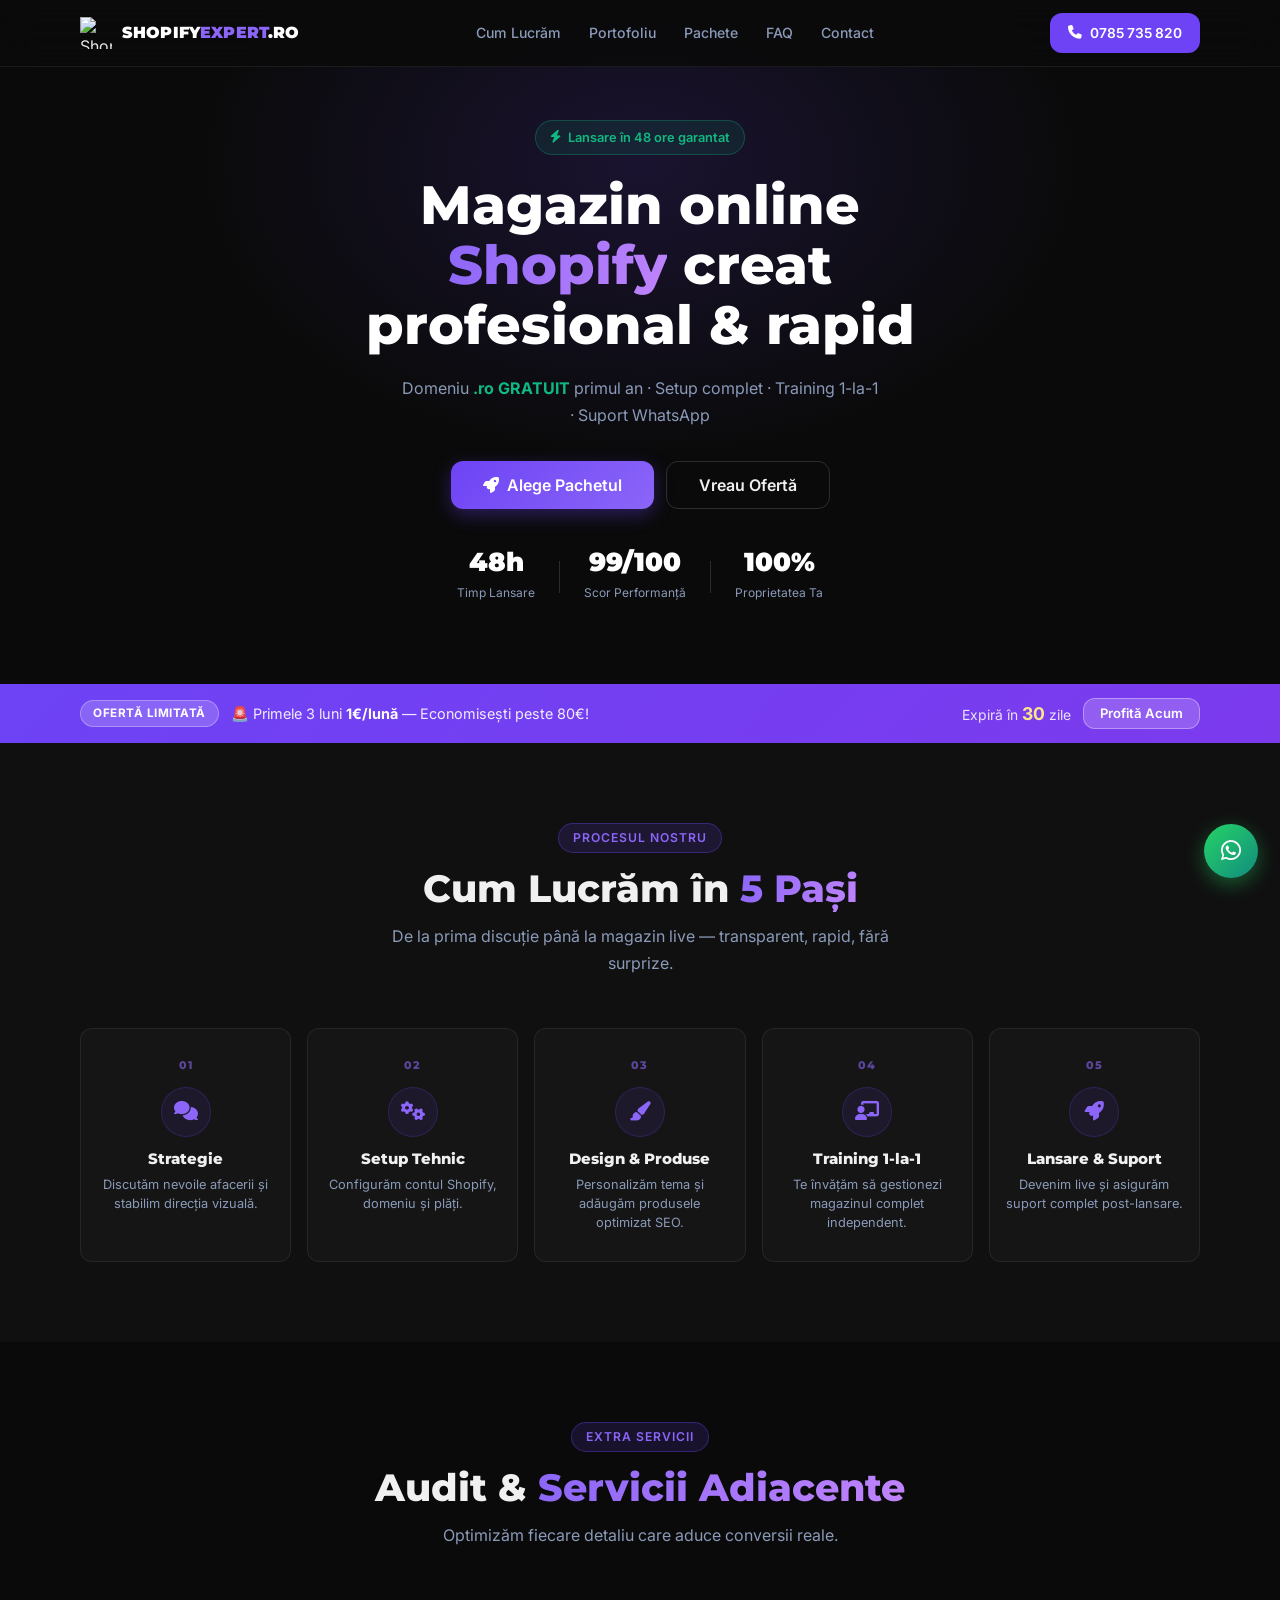
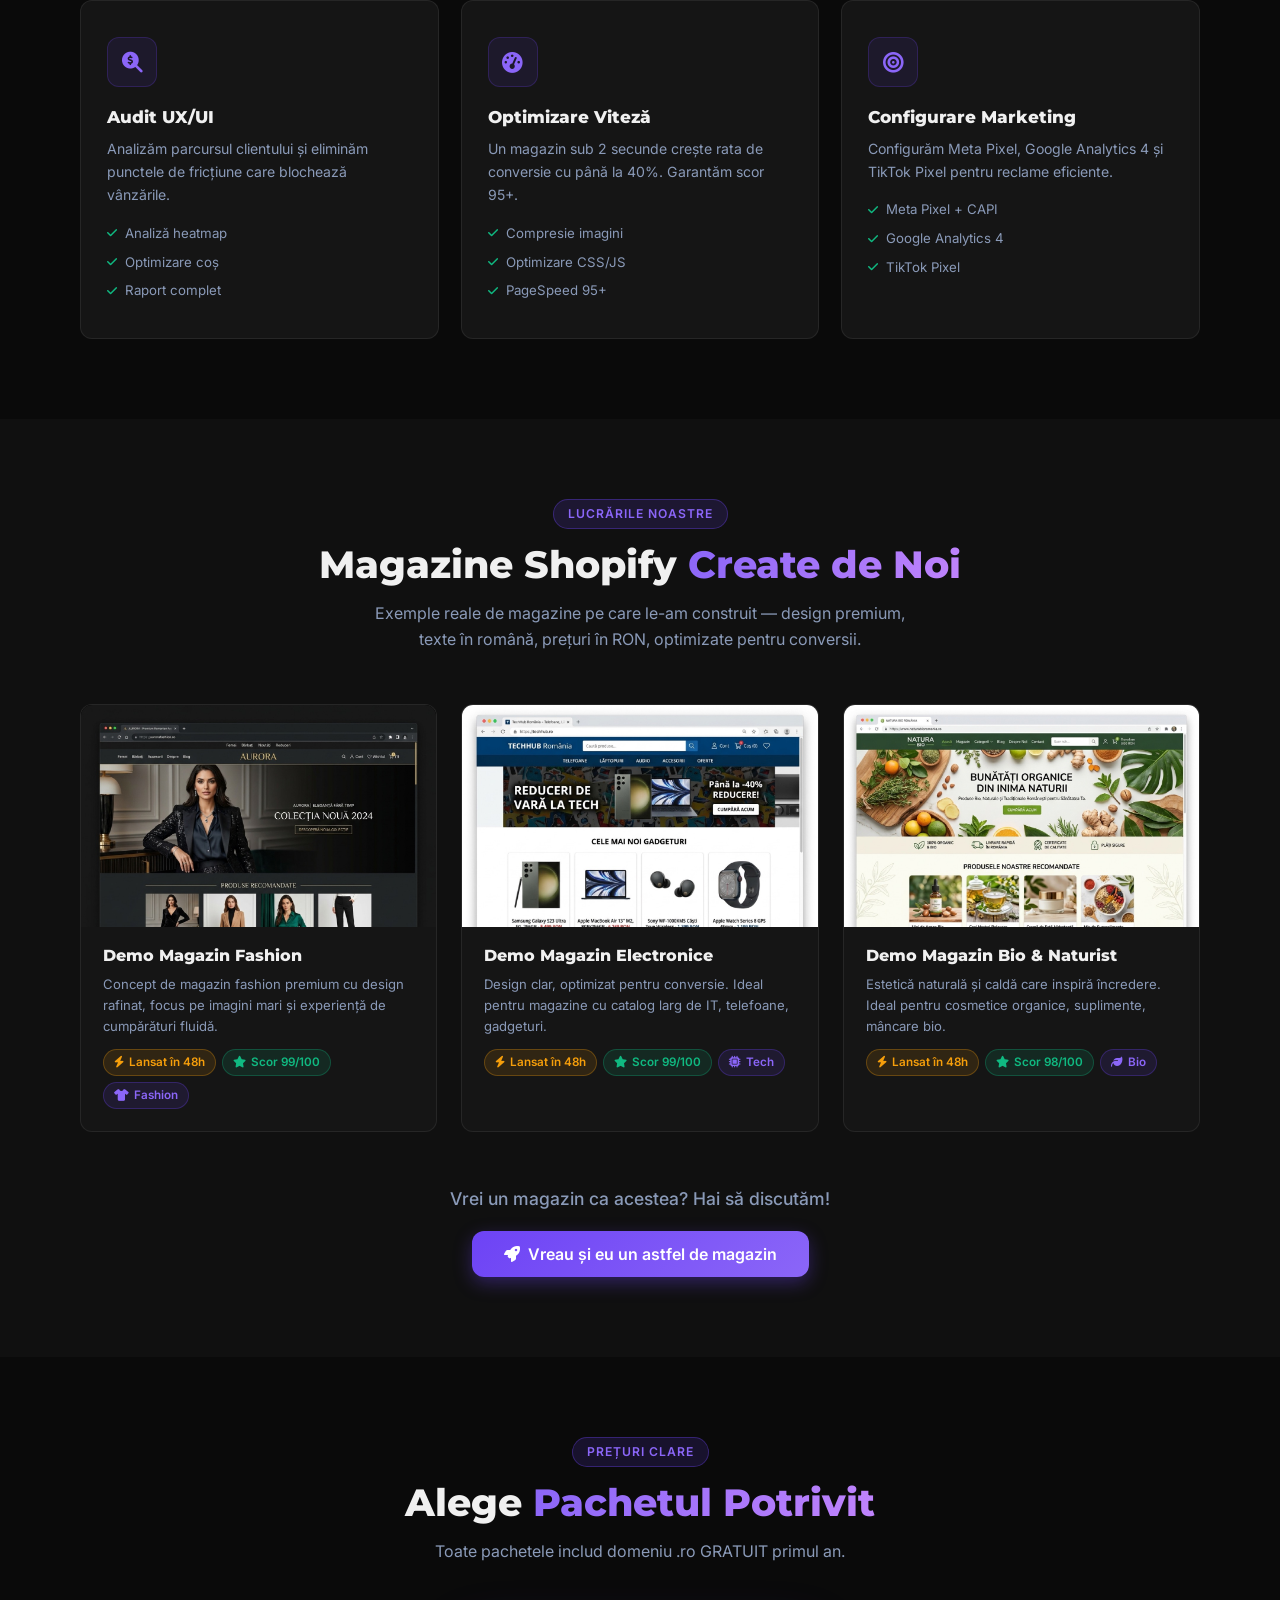
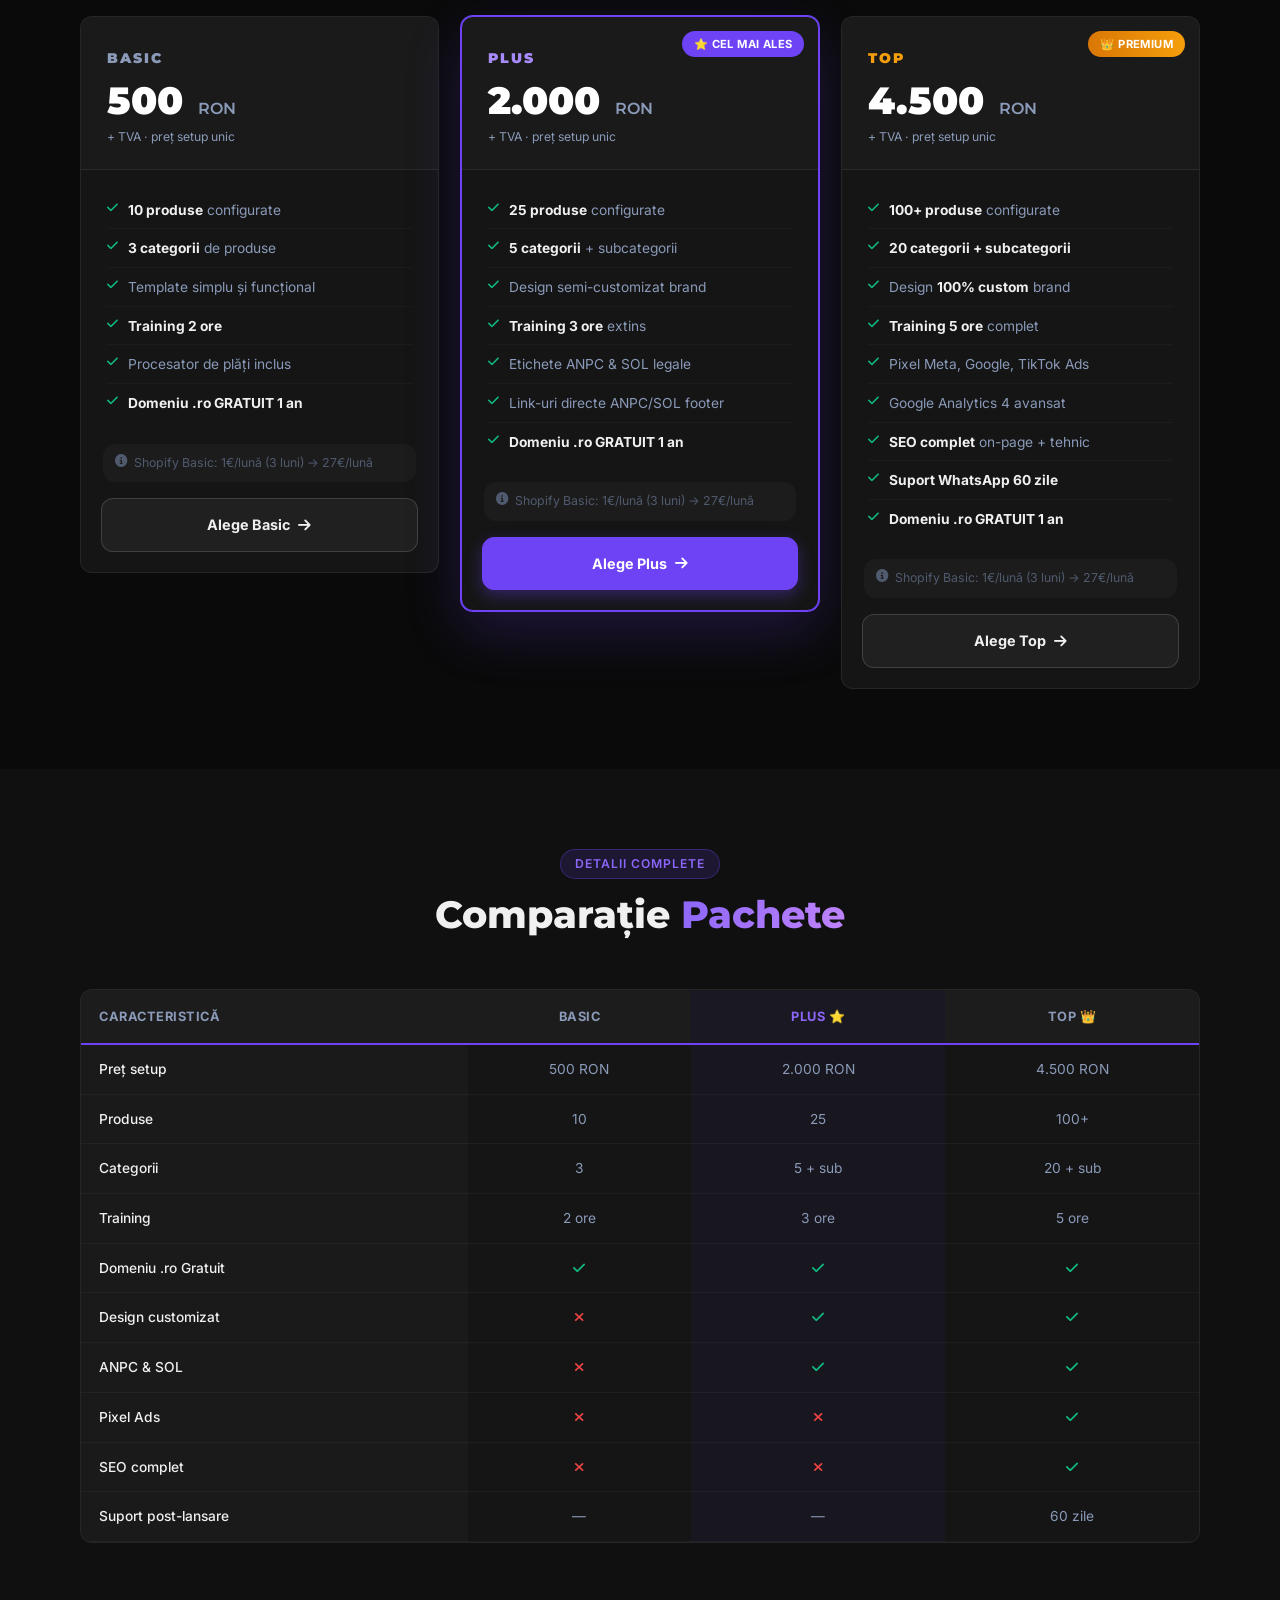
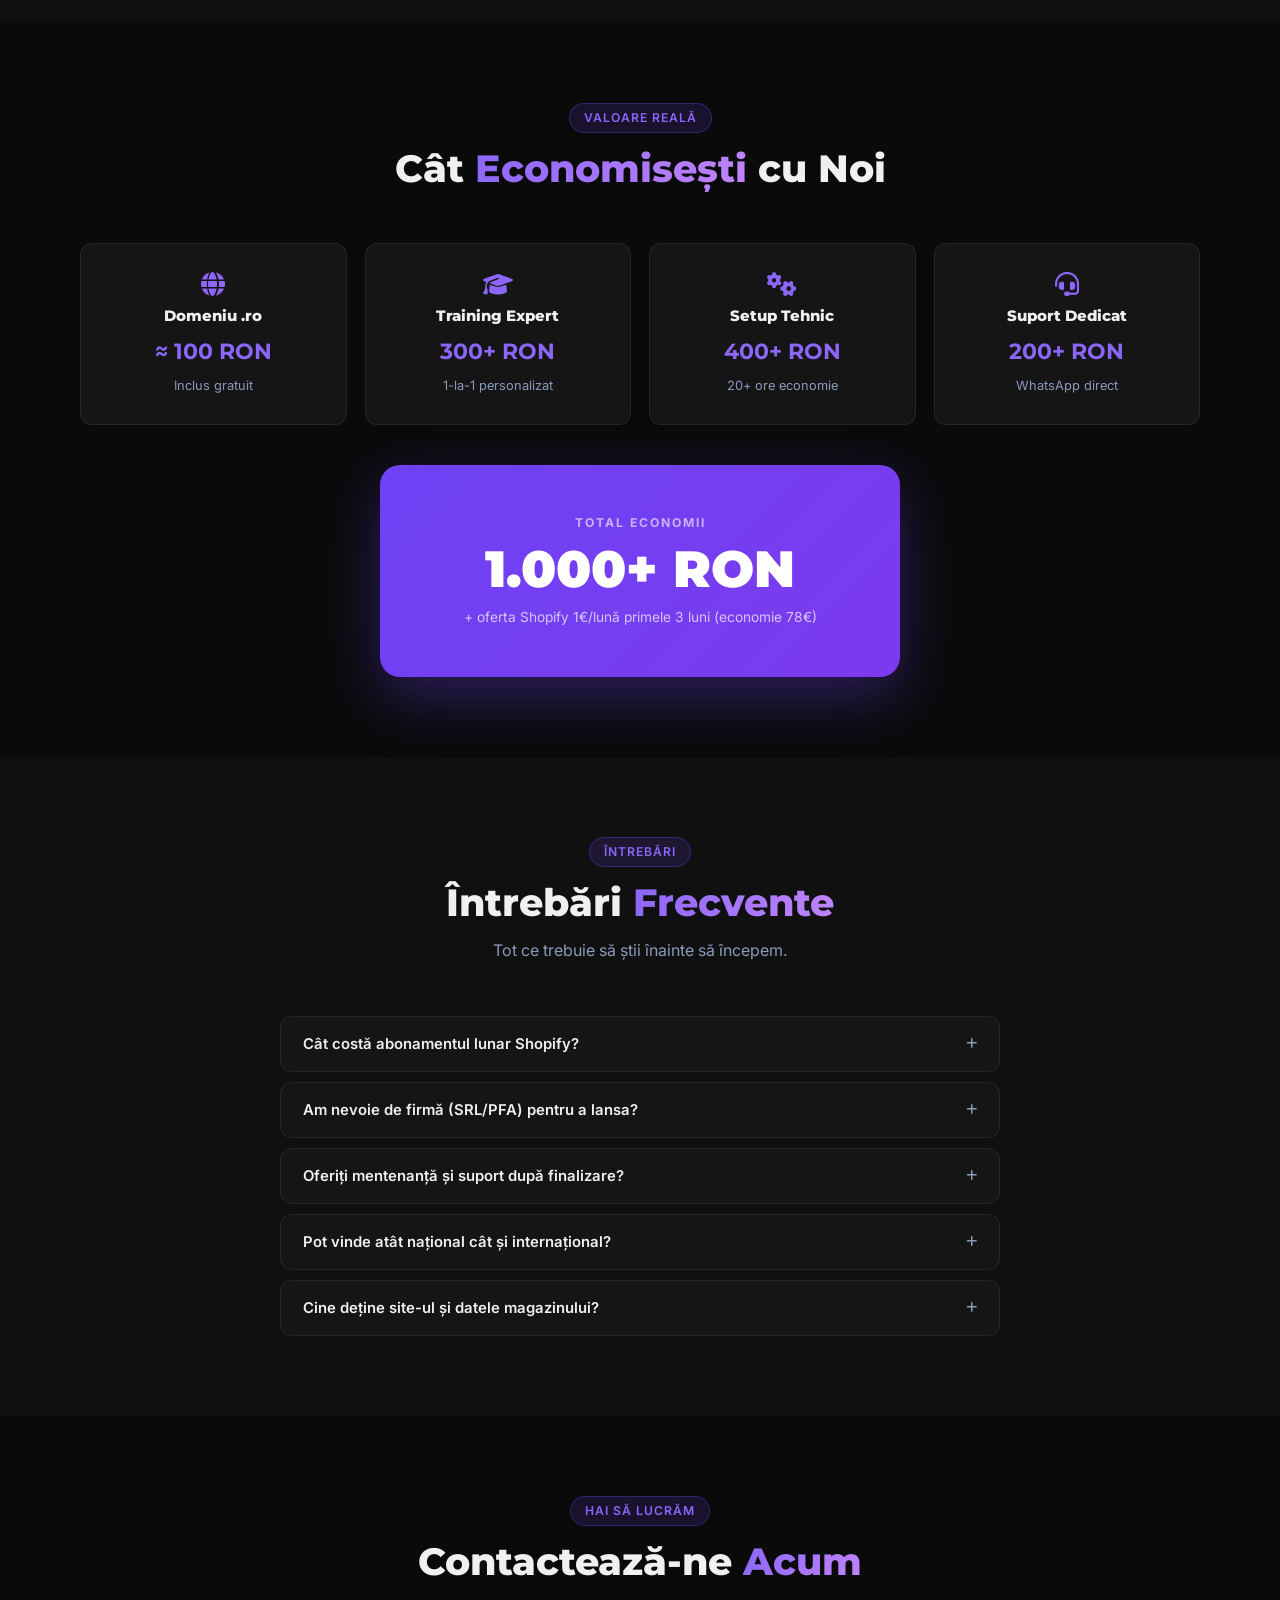
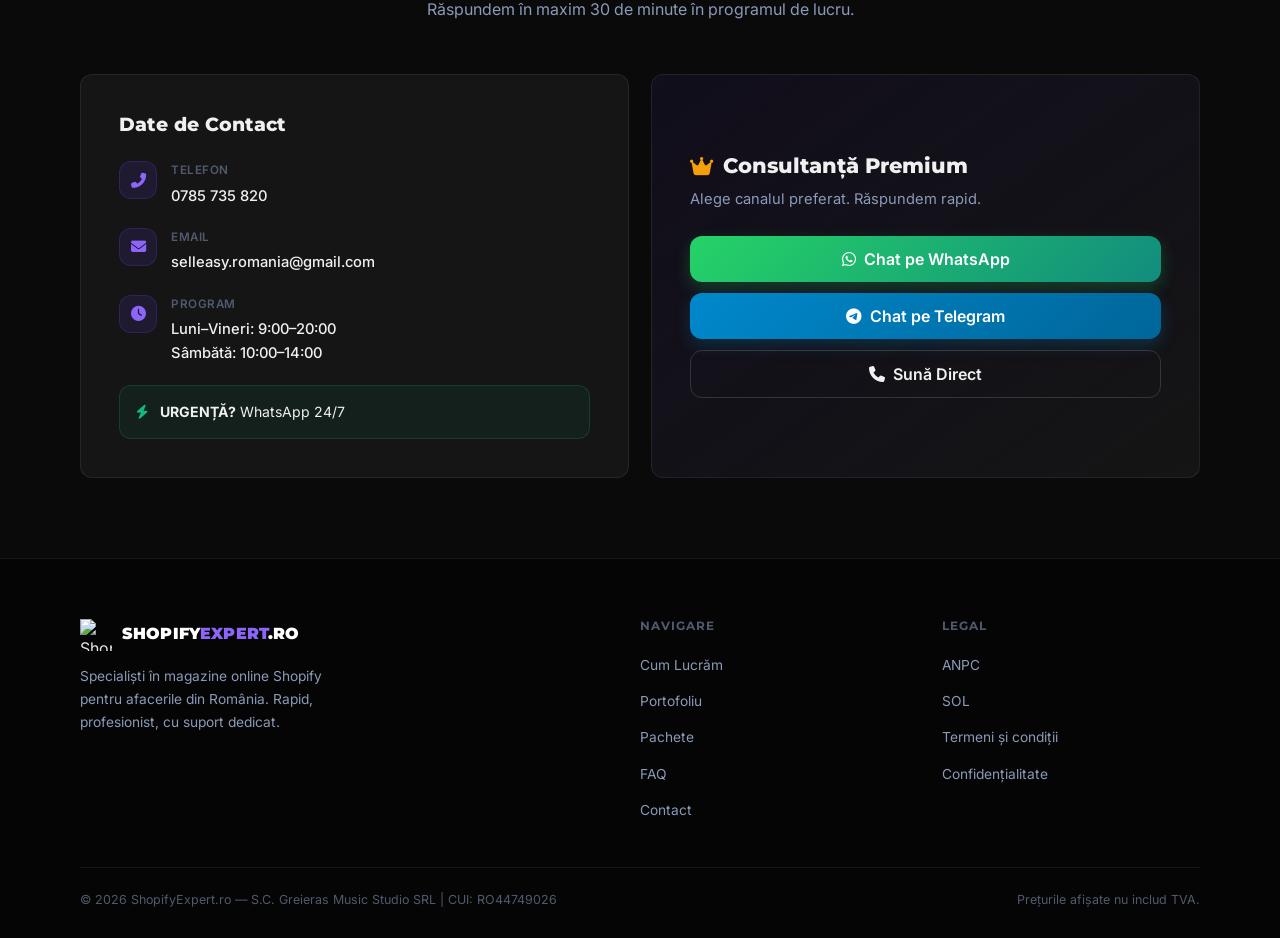
==== commit 81db3431: "feat: added global favicons and premium fade-in scroll animation" ====
--- a/index.html
+++ b/index.html
@@ -28,6 +28,7 @@
     <meta property="og:image" content="https://cdn-icons-png.flaticon.com/512/5968/5968875.png">
     
     <!-- Structured Data JSON-LD (Google Rich Snippets) -->
+    <link rel="icon" type="image/png" href="https://cdn-icons-png.flaticon.com/512/5968/5968875.png">
     <script type="application/ld+json">
     {
       "@context": "https://schema.org",
@@ -141,7 +142,7 @@
 
 <!-- CUM LUCRĂM -->
 <section id="cum-lucram" class="section bg-alt">
-    <div class="container">
+    <div class="container reveal">
         <div class="sec-head">
             <span class="tag">Procesul Nostru</span>
             <h2>Cum Lucrăm în <span class="grad">5 Pași</span></h2>
@@ -184,7 +185,7 @@
 
 <!-- SERVICII -->
 <section id="servicii" class="section">
-    <div class="container">
+    <div class="container reveal">
         <div class="sec-head">
             <span class="tag">Extra Servicii</span>
             <h2>Audit &amp; <span class="grad">Servicii Adiacente</span></h2>
@@ -227,7 +228,7 @@
 
 <!-- PORTOFOLIU -->
 <section id="portofoliu" class="section bg-alt">
-    <div class="container">
+    <div class="container reveal">
         <div class="sec-head">
             <span class="tag">Lucrările Noastre</span>
             <h2>Magazine Shopify <span class="grad">Create de Noi</span></h2>
@@ -329,7 +330,7 @@
 <!-- PACHETE -->
 
 <section id="pachete" class="section">
-    <div class="container">
+    <div class="container reveal">
         <div class="sec-head">
             <span class="tag">Prețuri Clare</span>
             <h2>Alege <span class="grad">Pachetul Potrivit</span></h2>
@@ -404,7 +405,7 @@
 
 <!-- TABEL COMPARAȚIE -->
 <section id="comparatie" class="section bg-alt">
-    <div class="container">
+    <div class="container reveal">
         <div class="sec-head">
             <span class="tag">Detalii Complete</span>
             <h2>Comparație <span class="grad">Pachete</span></h2>
@@ -440,7 +441,7 @@
 
 <!-- ECONOMII -->
 <section id="economii" class="section">
-    <div class="container">
+    <div class="container reveal">
         <div class="sec-head">
             <span class="tag">Valoare Reală</span>
             <h2>Cât <span class="grad">Economisești</span> cu Noi</h2>
@@ -481,7 +482,7 @@
 
 <!-- FAQ -->
 <section id="faq" class="section bg-alt">
-    <div class="container">
+    <div class="container reveal">
         <div class="sec-head">
             <span class="tag">Întrebări</span>
             <h2>Întrebări <span class="grad">Frecvente</span></h2>
@@ -539,7 +540,7 @@
 
 <!-- CONTACT -->
 <section id="contact" class="section">
-    <div class="container">
+    <div class="container reveal">
         <div class="sec-head">
             <span class="tag">Hai să Lucrăm</span>
             <h2>Contactează-ne <span class="grad">Acum</span></h2>
@@ -596,7 +597,7 @@
 
 <!-- FOOTER -->
 <footer class="footer">
-    <div class="container">
+    <div class="container reveal">
         <div class="footer-top">
             <div class="footer-brand">
                 <a href="#" class="logo-link">
--- a/style.css
+++ b/style.css
@@ -1097,4 +1097,17 @@
     .savings-grid  { grid-template-columns: 1fr; }
     .hero-kpis     { gap: 12px; }
     .kpi-sep       { display: none; }
+}
+
+/* ═══════════════════════════════════════════
+   PREMIUM EFFECTS
+═══════════════════════════════════════════ */
+.reveal {
+    opacity: 0;
+    transform: translateY(35px);
+    transition: opacity 0.8s ease, transform 0.8s cubic-bezier(0.2, 0.8, 0.2, 1);
+}
+.reveal.active {
+    opacity: 1;
+    transform: translateY(0);
 }
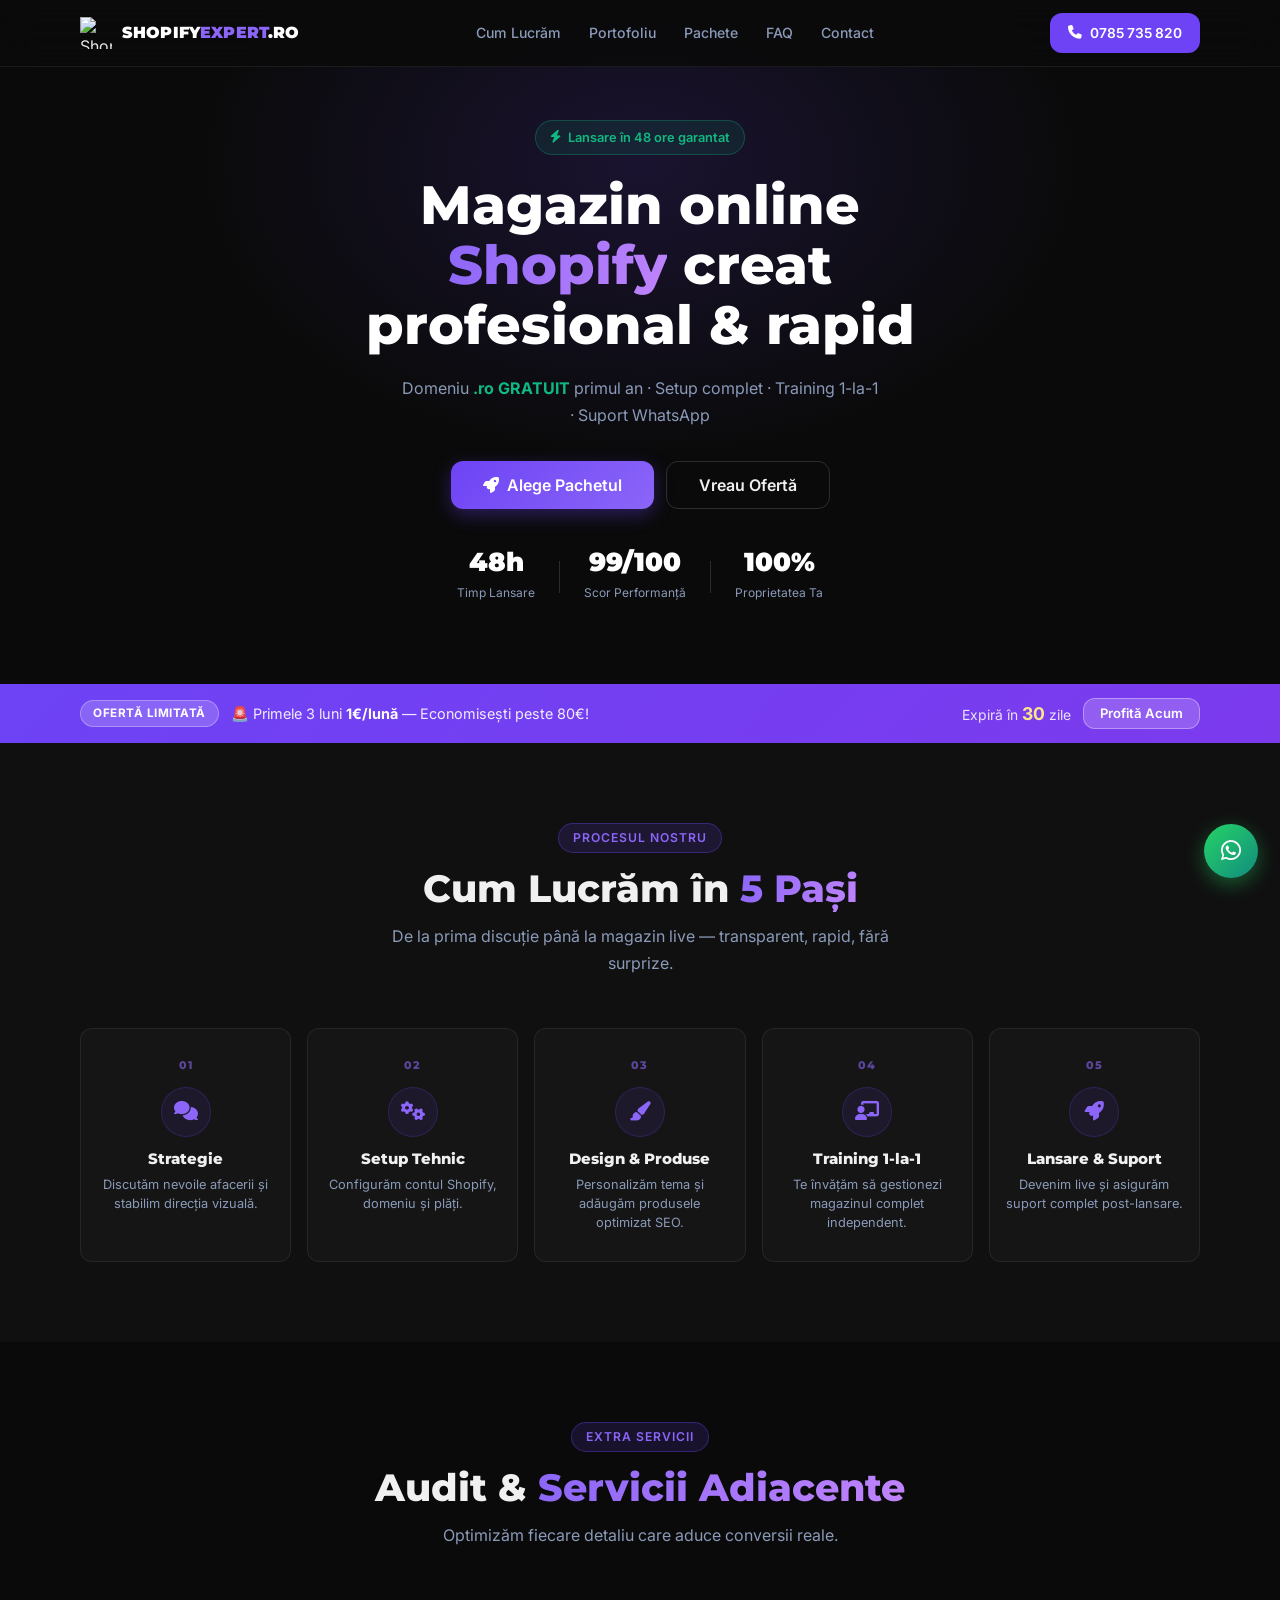
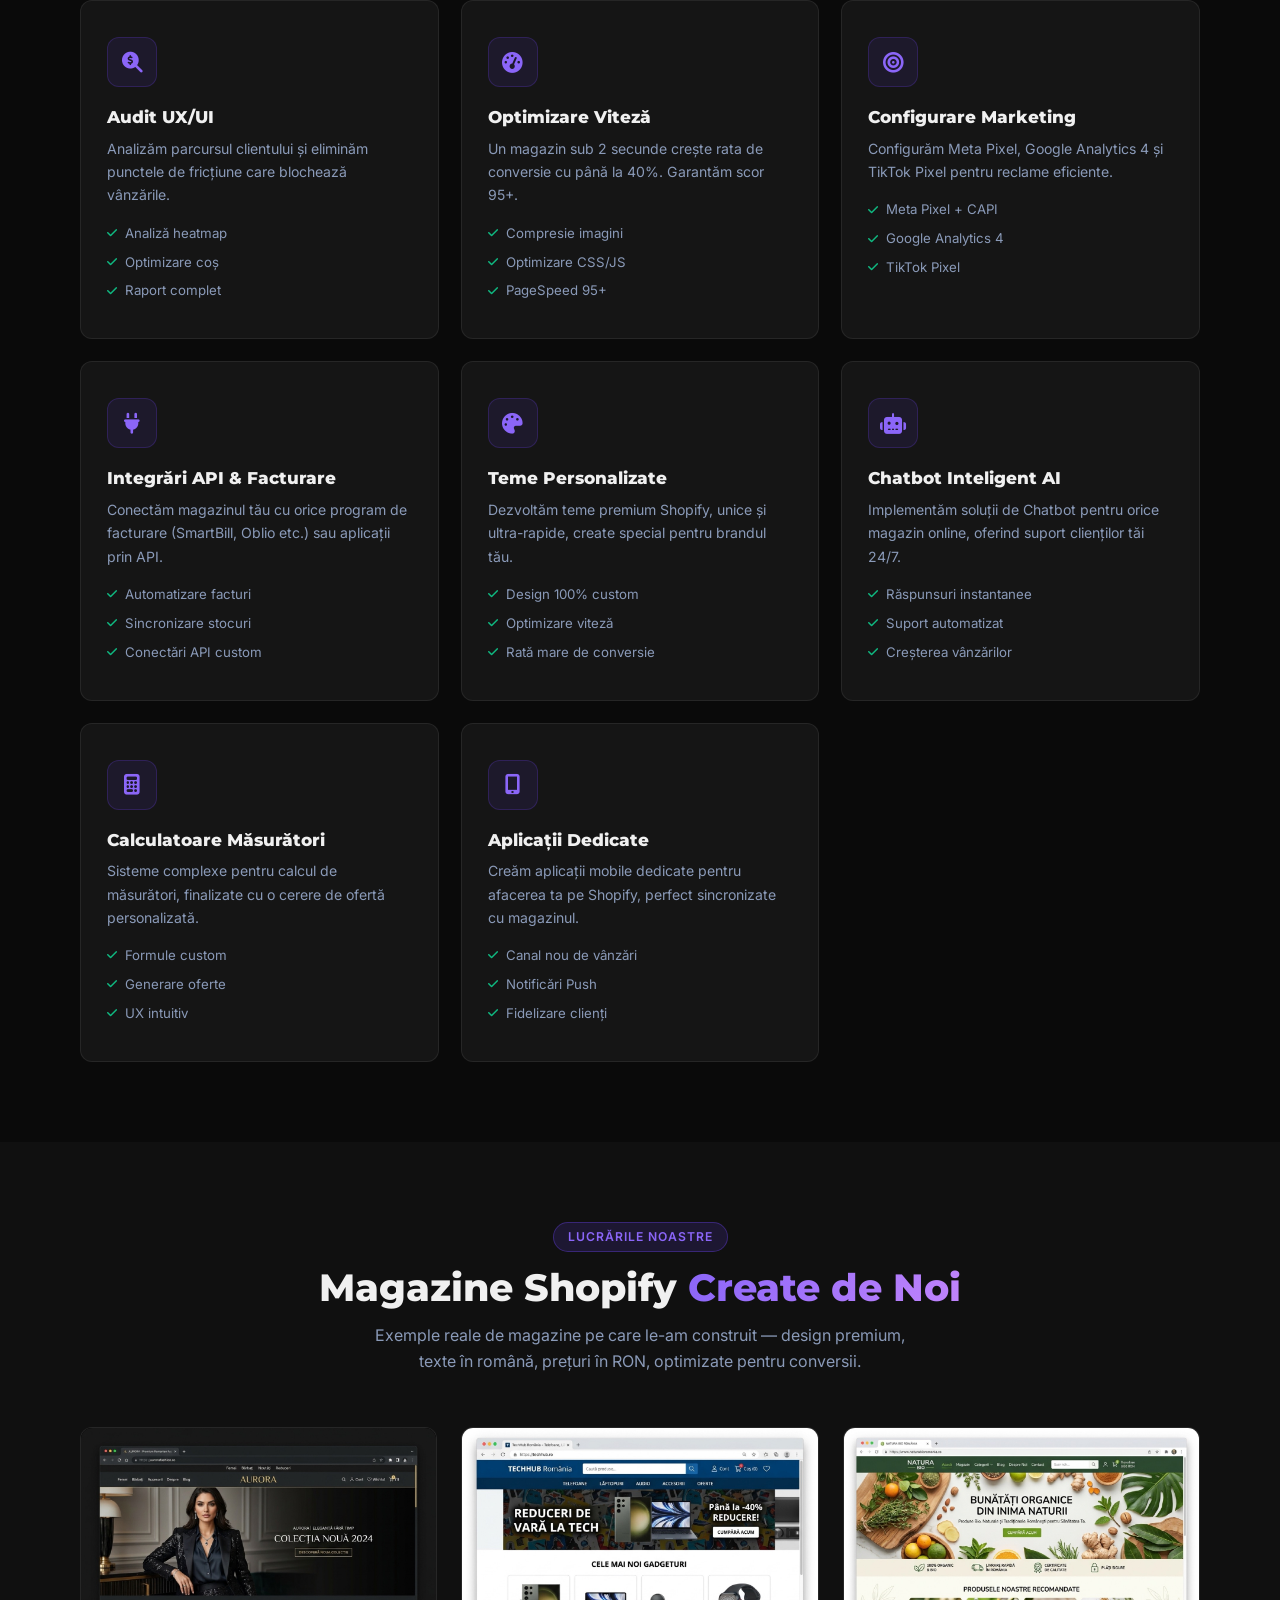
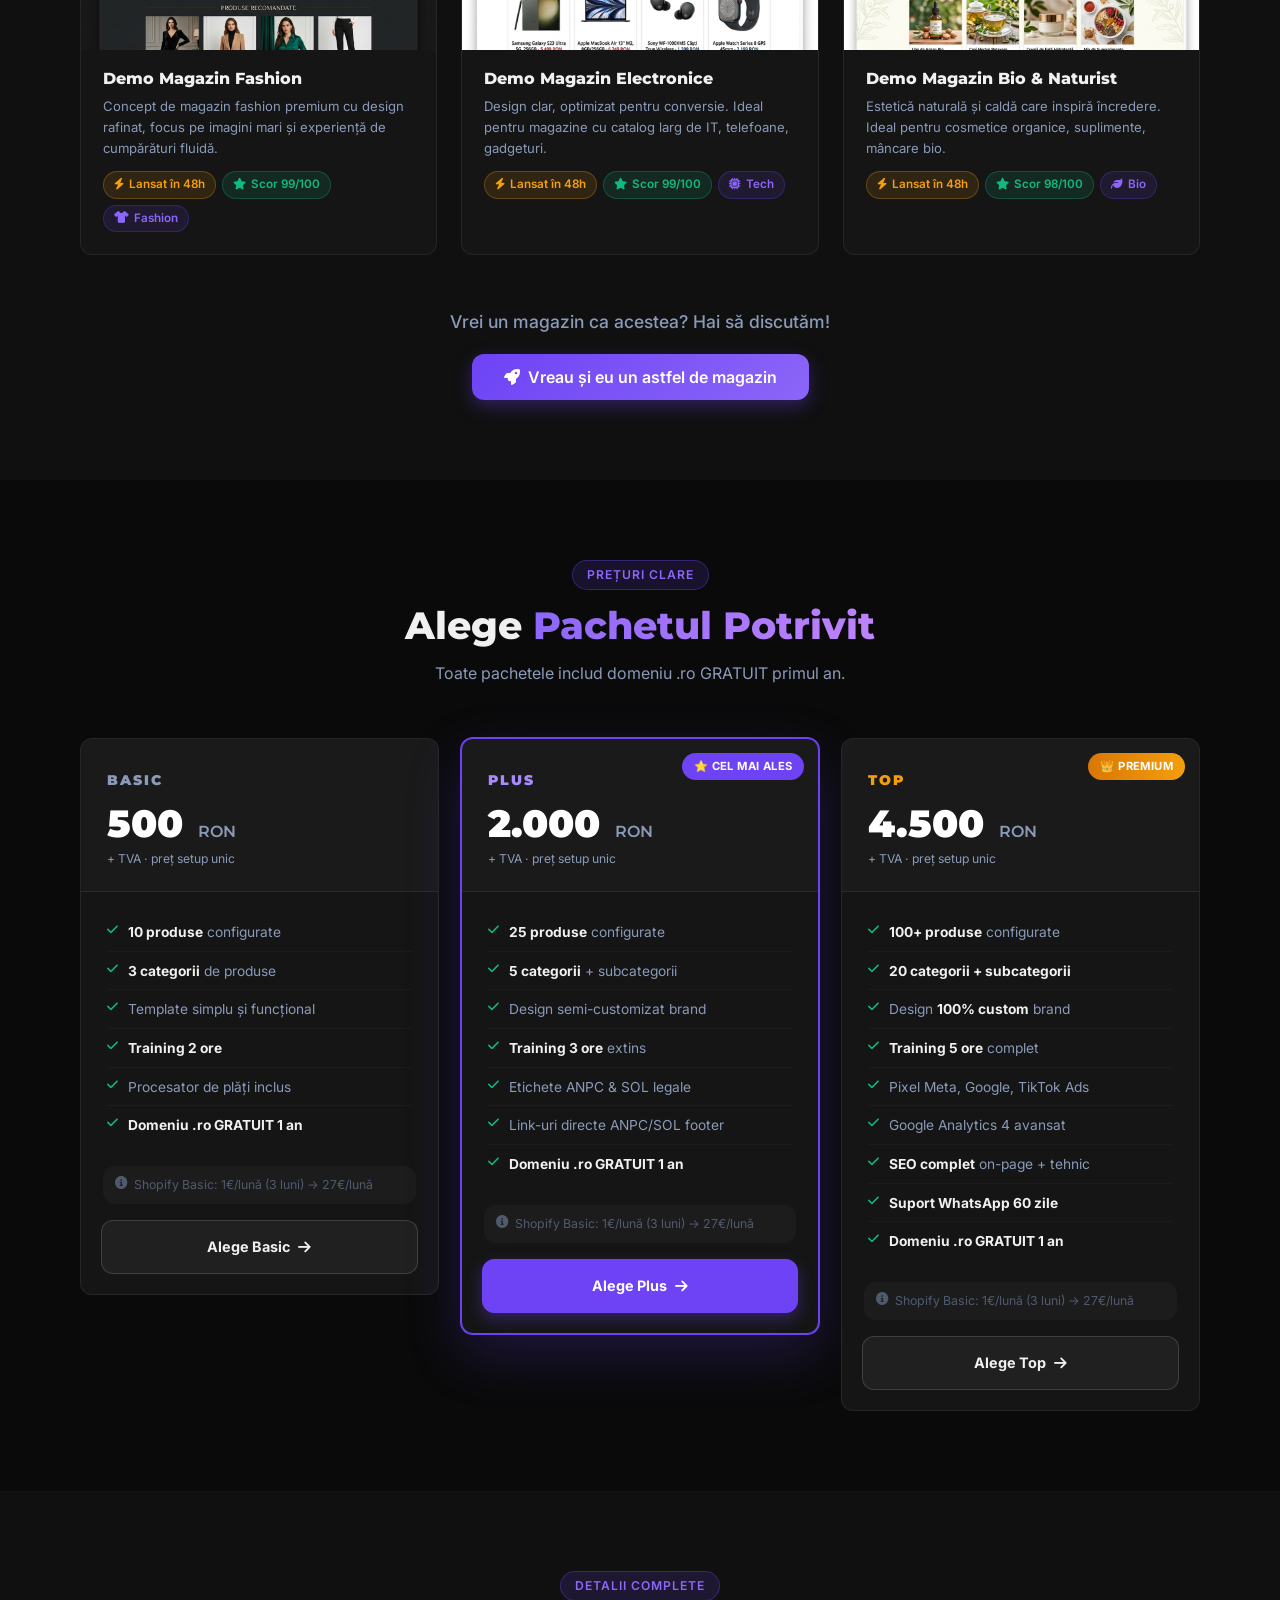
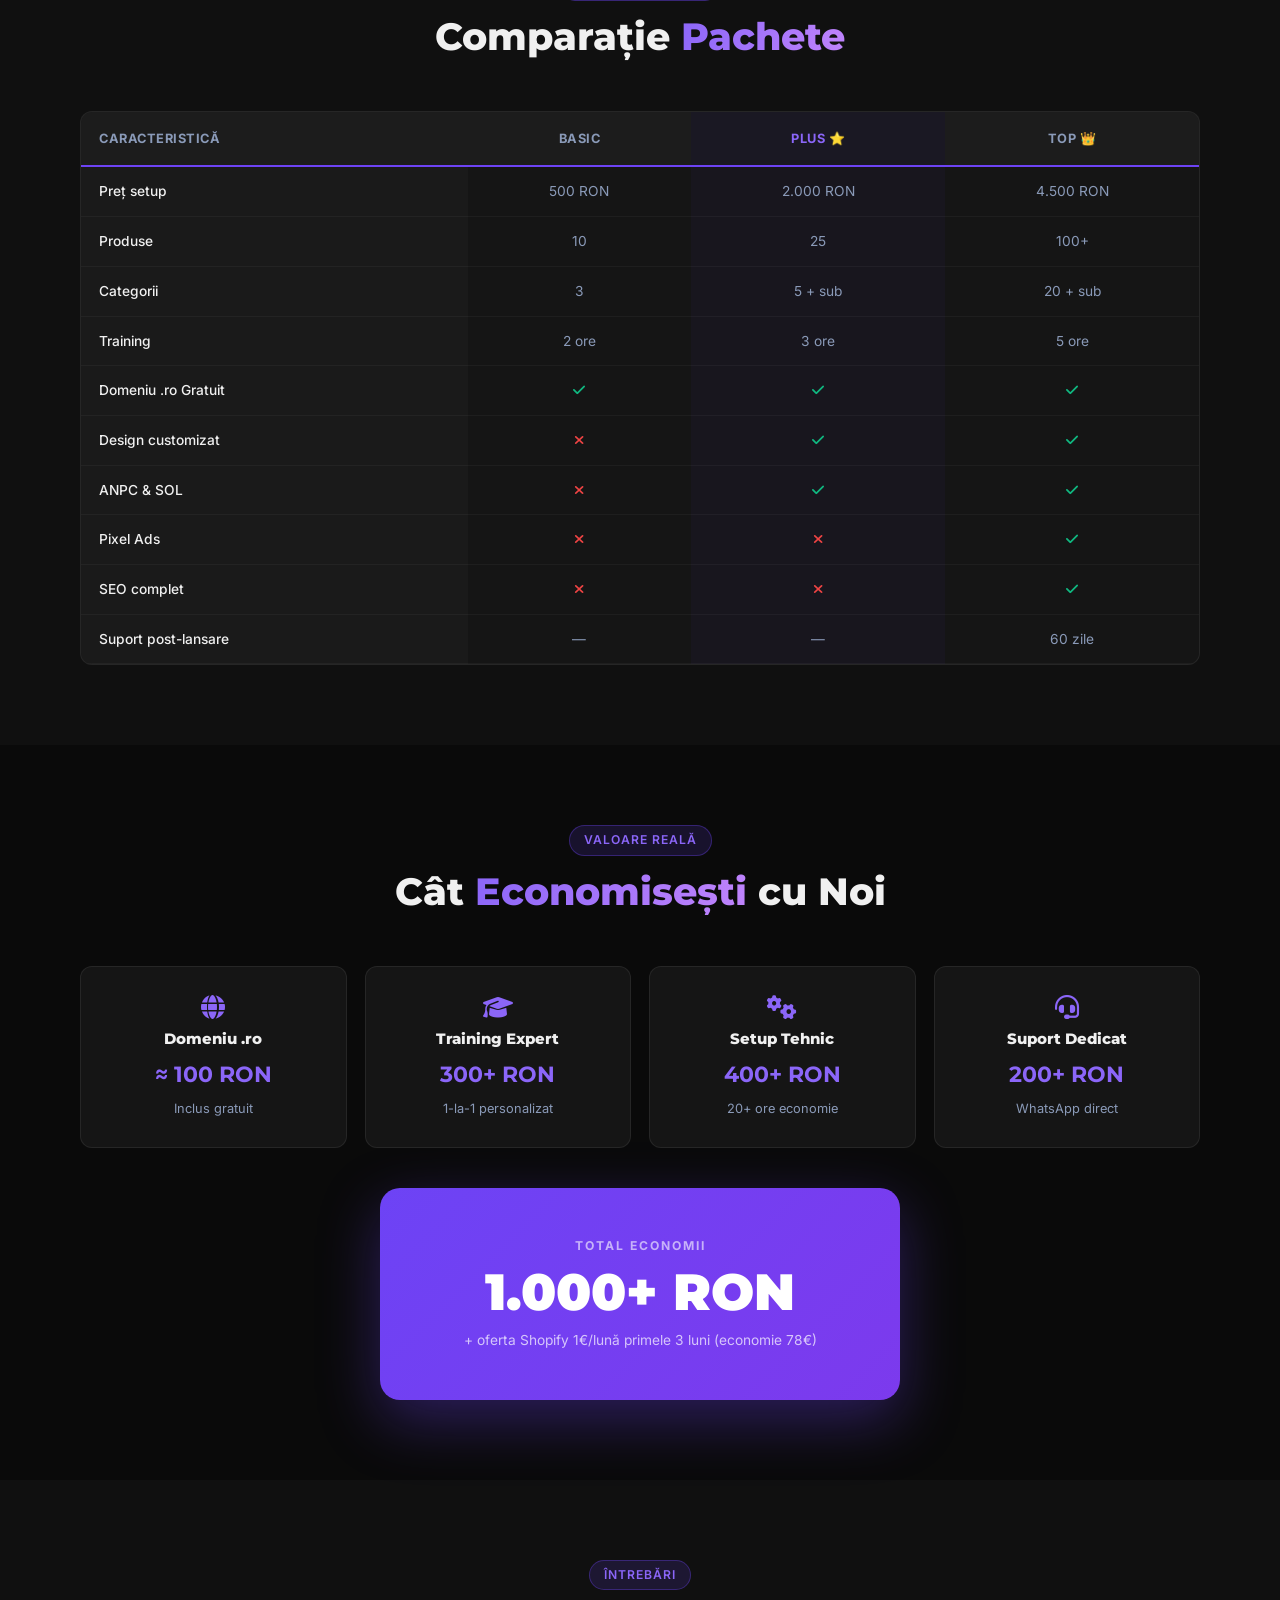
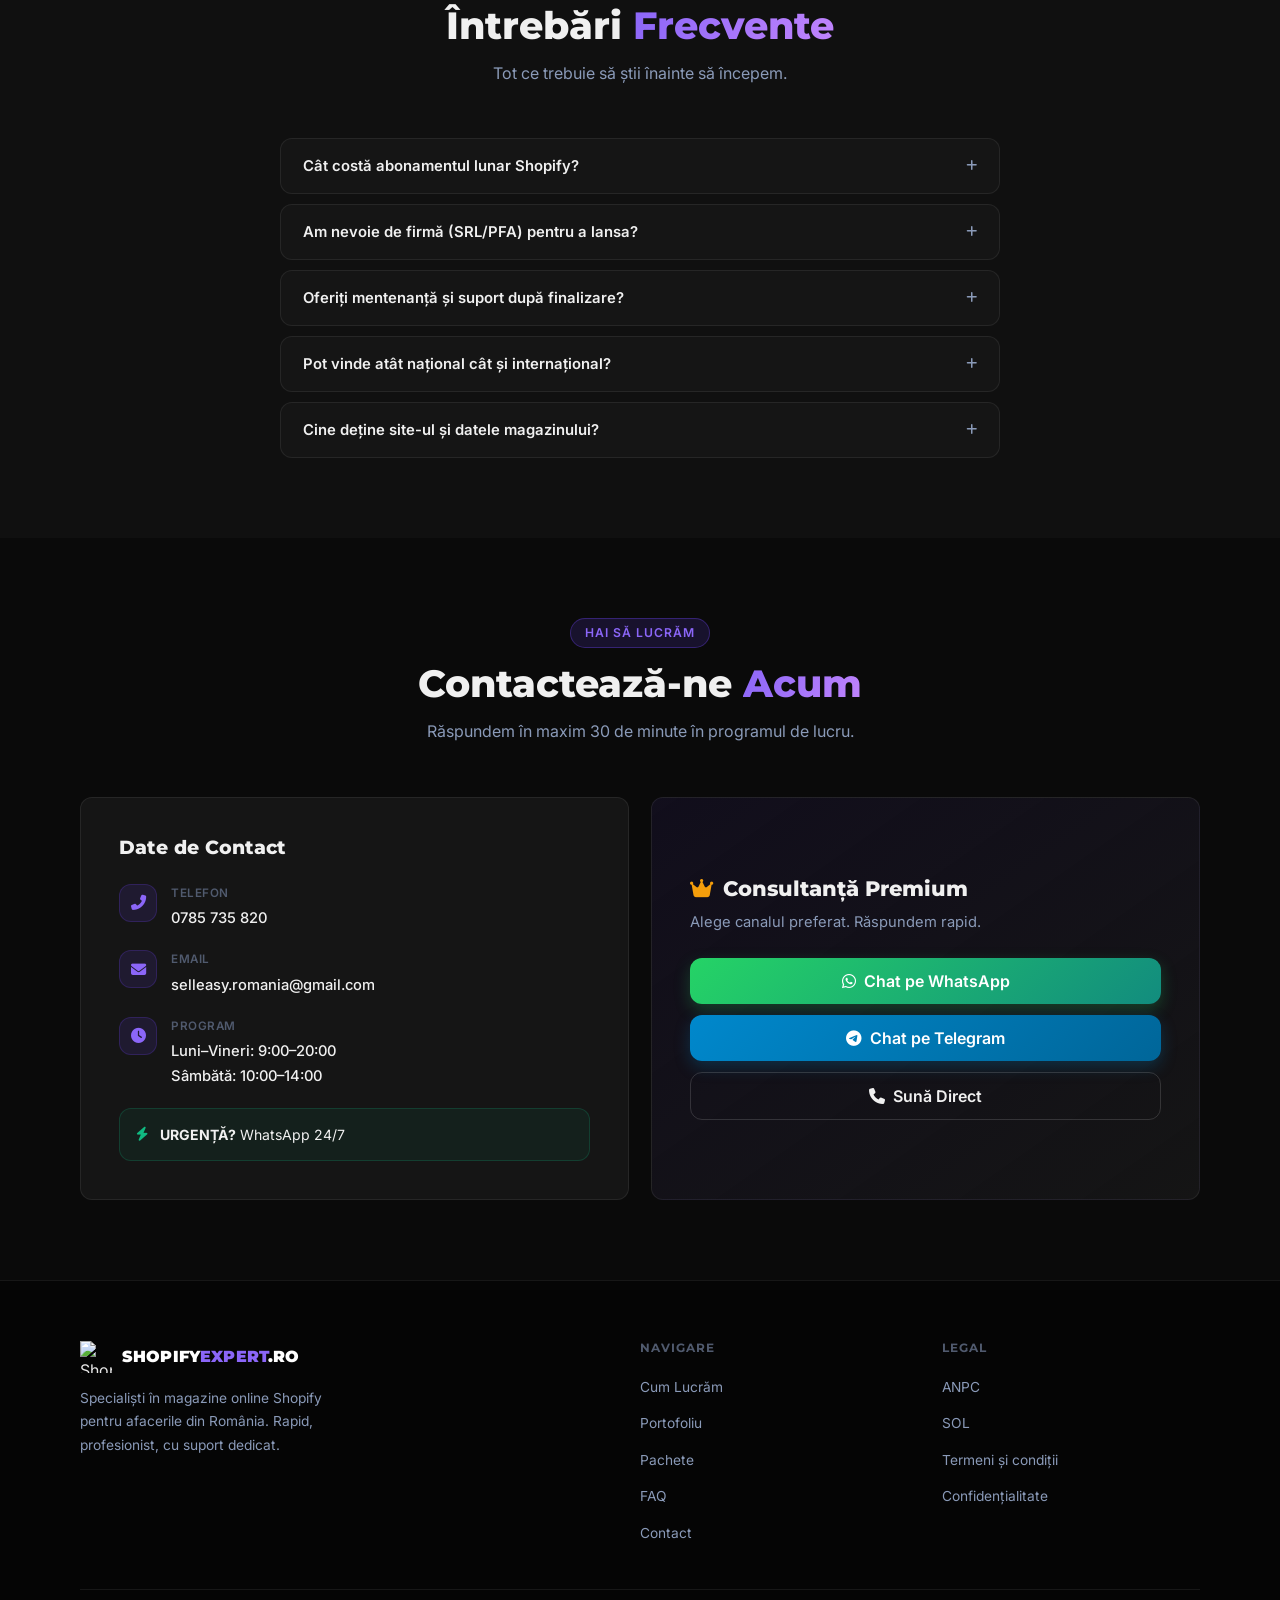
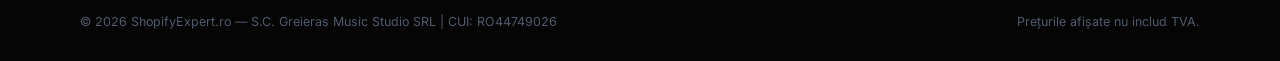
==== commit bd762be7: "feat: add new custom services section" ====
--- a/index.html
+++ b/index.html
@@ -222,6 +222,57 @@
                     <li><i class="fas fa-check"></i>TikTok Pixel</li>
                 </ul>
             </div>
+            <!-- NOI SERVICII ADAUGATE -->
+            <div class="service-card card">
+                <div class="svc-icon"><i class="fas fa-plug"></i></div>
+                <h3>Integrări API &amp; Facturare</h3>
+                <p>Conectăm magazinul tău cu orice program de facturare (SmartBill, Oblio etc.) sau aplicații prin API.</p>
+                <ul>
+                    <li><i class="fas fa-check"></i>Automatizare facturi</li>
+                    <li><i class="fas fa-check"></i>Sincronizare stocuri</li>
+                    <li><i class="fas fa-check"></i>Conectări API custom</li>
+                </ul>
+            </div>
+            <div class="service-card card">
+                <div class="svc-icon"><i class="fas fa-palette"></i></div>
+                <h3>Teme Personalizate</h3>
+                <p>Dezvoltăm teme premium Shopify, unice și ultra-rapide, create special pentru brandul tău.</p>
+                <ul>
+                    <li><i class="fas fa-check"></i>Design 100% custom</li>
+                    <li><i class="fas fa-check"></i>Optimizare viteză</li>
+                    <li><i class="fas fa-check"></i>Rată mare de conversie</li>
+                </ul>
+            </div>
+            <div class="service-card card">
+                <div class="svc-icon"><i class="fas fa-robot"></i></div>
+                <h3>Chatbot Inteligent AI</h3>
+                <p>Implementăm soluții de Chatbot pentru orice magazin online, oferind suport clienților tăi 24/7.</p>
+                <ul>
+                    <li><i class="fas fa-check"></i>Răspunsuri instantanee</li>
+                    <li><i class="fas fa-check"></i>Suport automatizat</li>
+                    <li><i class="fas fa-check"></i>Creșterea vânzărilor</li>
+                </ul>
+            </div>
+            <div class="service-card card">
+                <div class="svc-icon"><i class="fas fa-calculator"></i></div>
+                <h3>Calculatoare Măsurători</h3>
+                <p>Sisteme complexe pentru calcul de măsurători, finalizate cu o cerere de ofertă personalizată.</p>
+                <ul>
+                    <li><i class="fas fa-check"></i>Formule custom</li>
+                    <li><i class="fas fa-check"></i>Generare oferte</li>
+                    <li><i class="fas fa-check"></i>UX intuitiv</li>
+                </ul>
+            </div>
+            <div class="service-card card">
+                <div class="svc-icon"><i class="fas fa-mobile-alt"></i></div>
+                <h3>Aplicații Dedicate</h3>
+                <p>Creăm aplicații mobile dedicate pentru afacerea ta pe Shopify, perfect sincronizate cu magazinul.</p>
+                <ul>
+                    <li><i class="fas fa-check"></i>Canal nou de vânzări</li>
+                    <li><i class="fas fa-check"></i>Notificări Push</li>
+                    <li><i class="fas fa-check"></i>Fidelizare clienți</li>
+                </ul>
+            </div>
         </div>
     </div>
 </section>
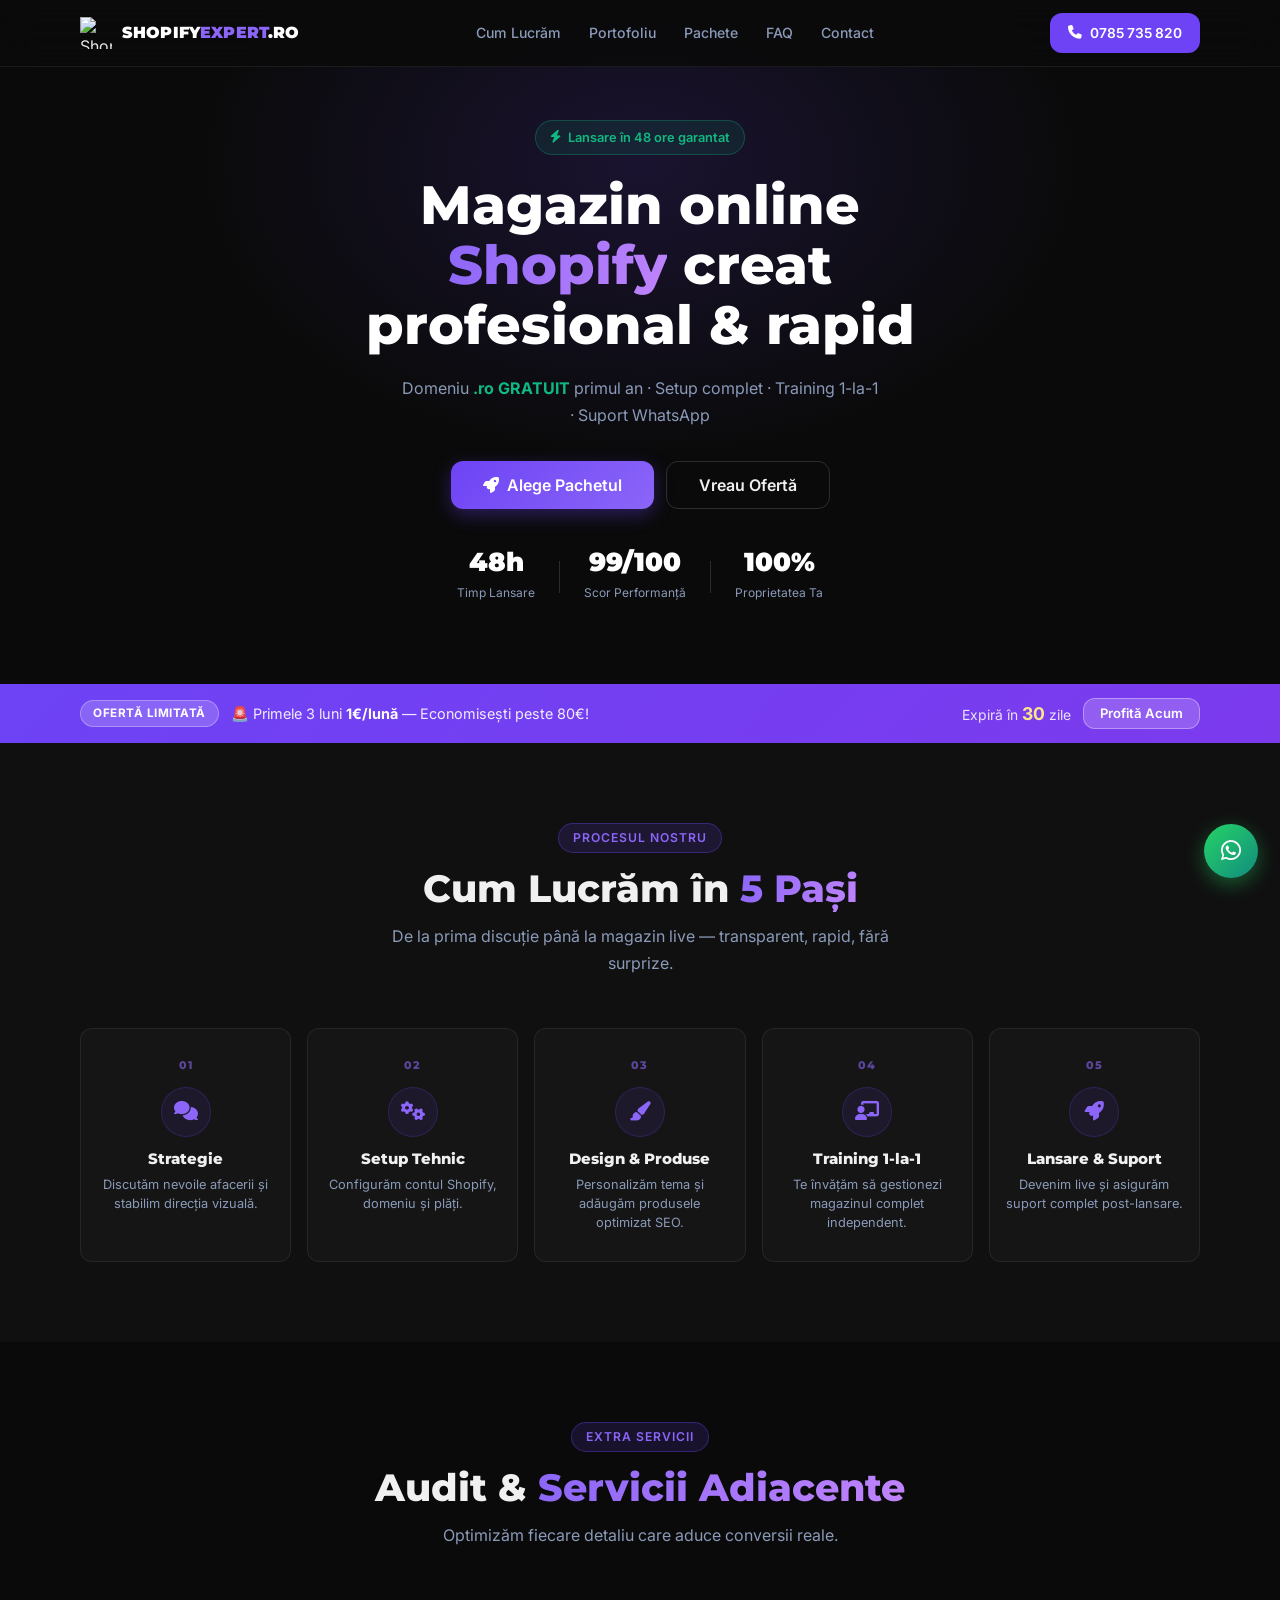
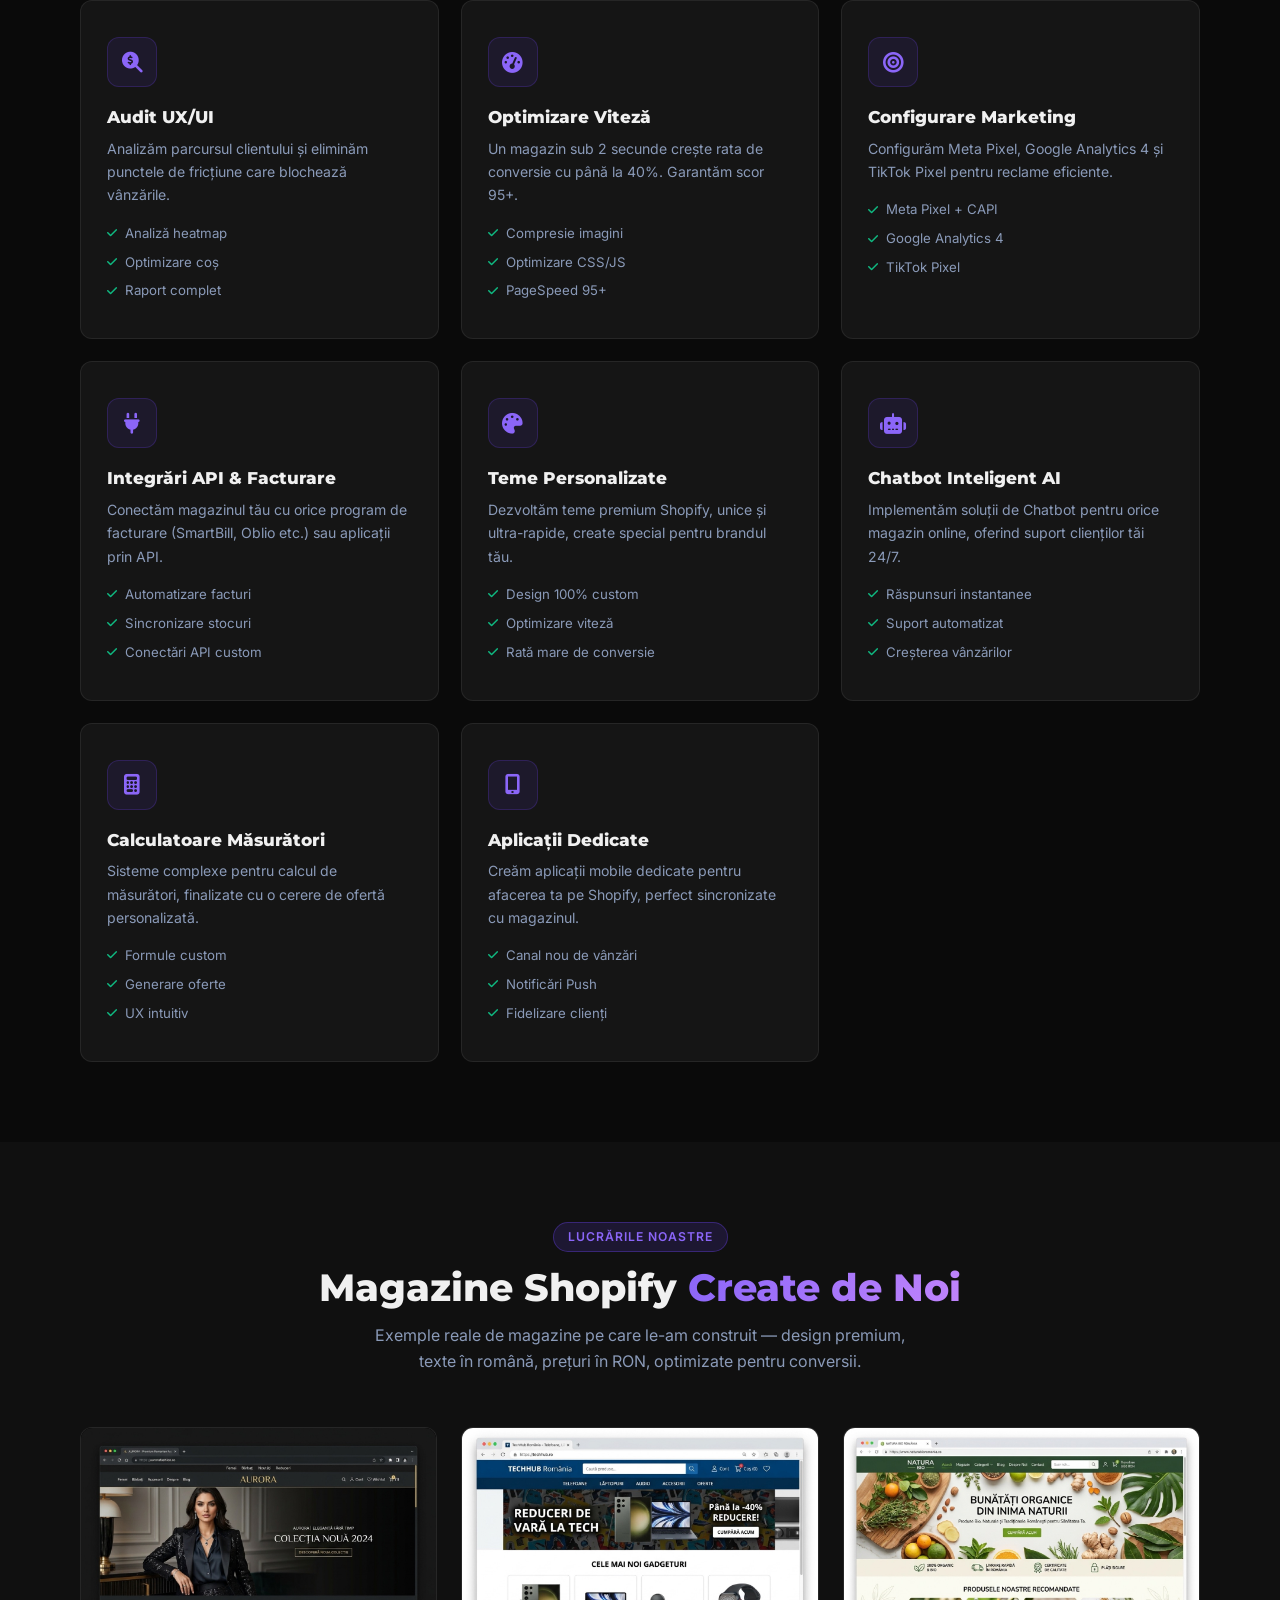
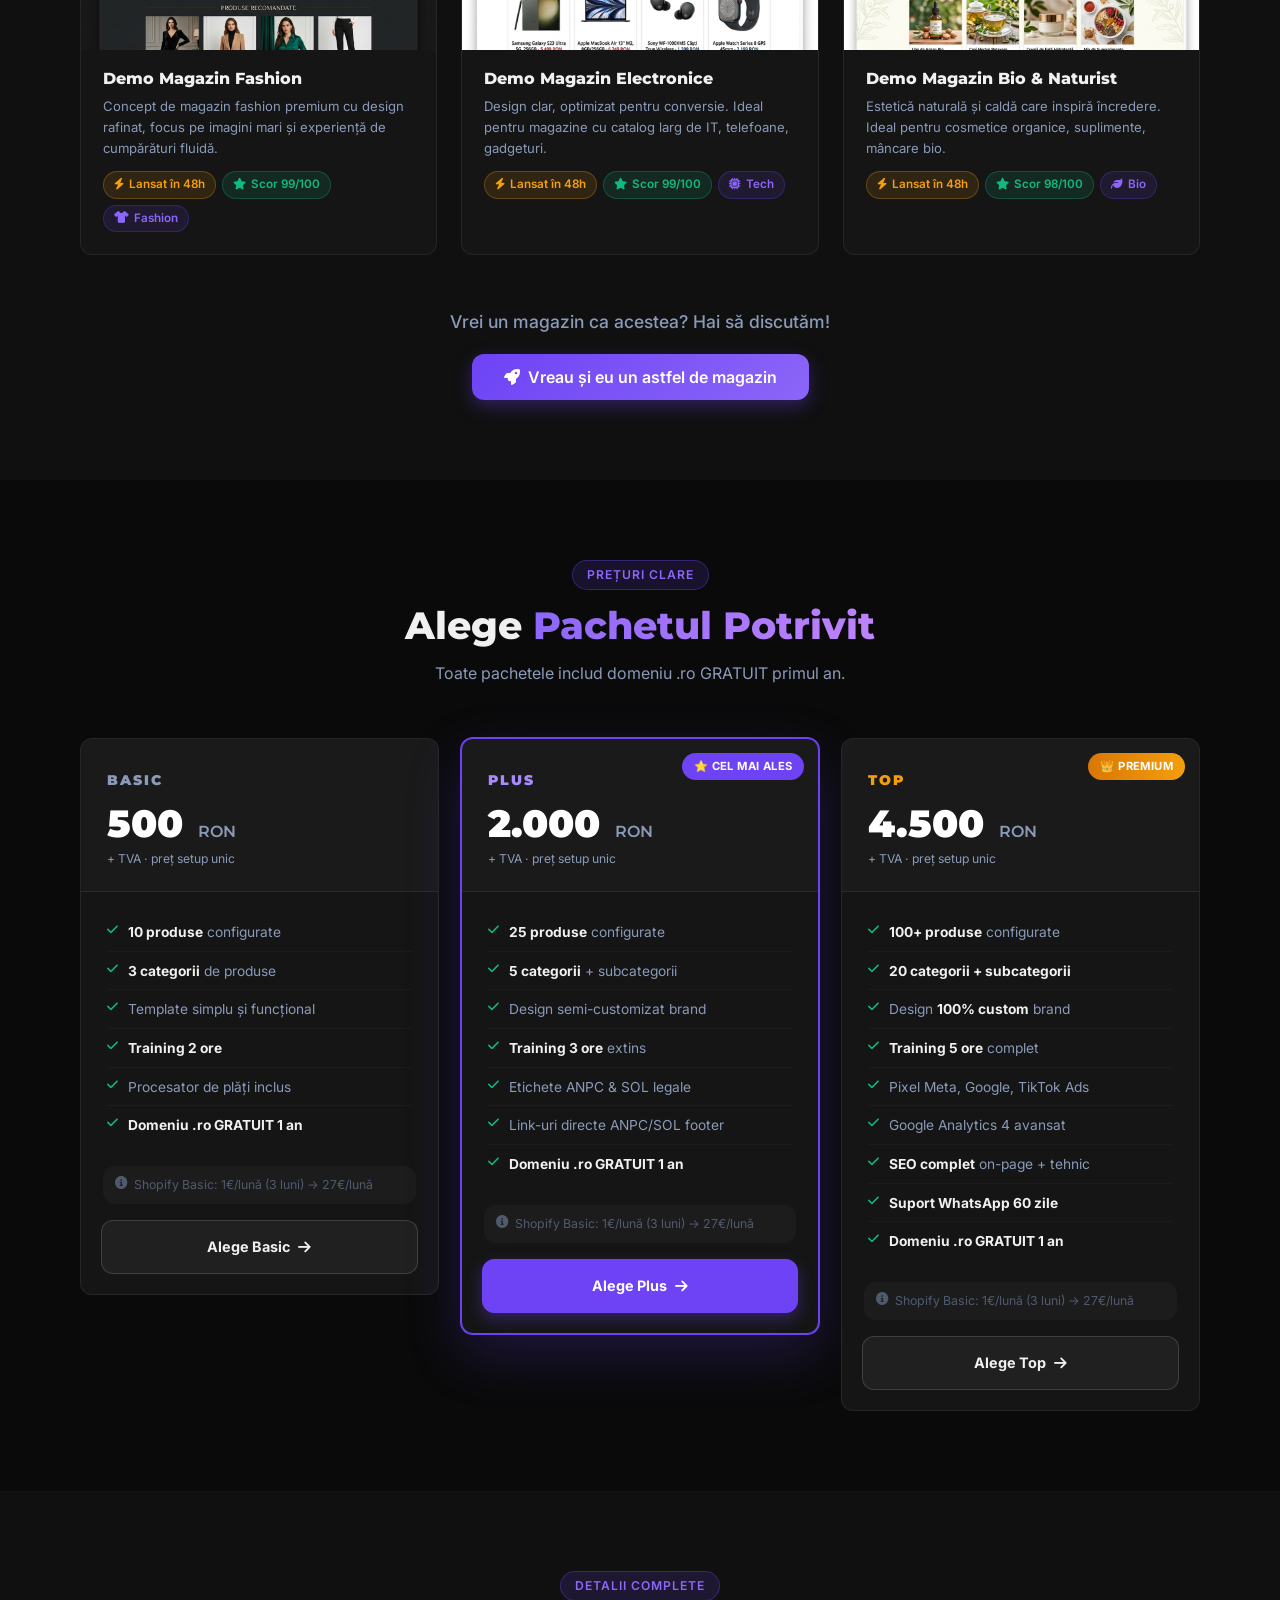
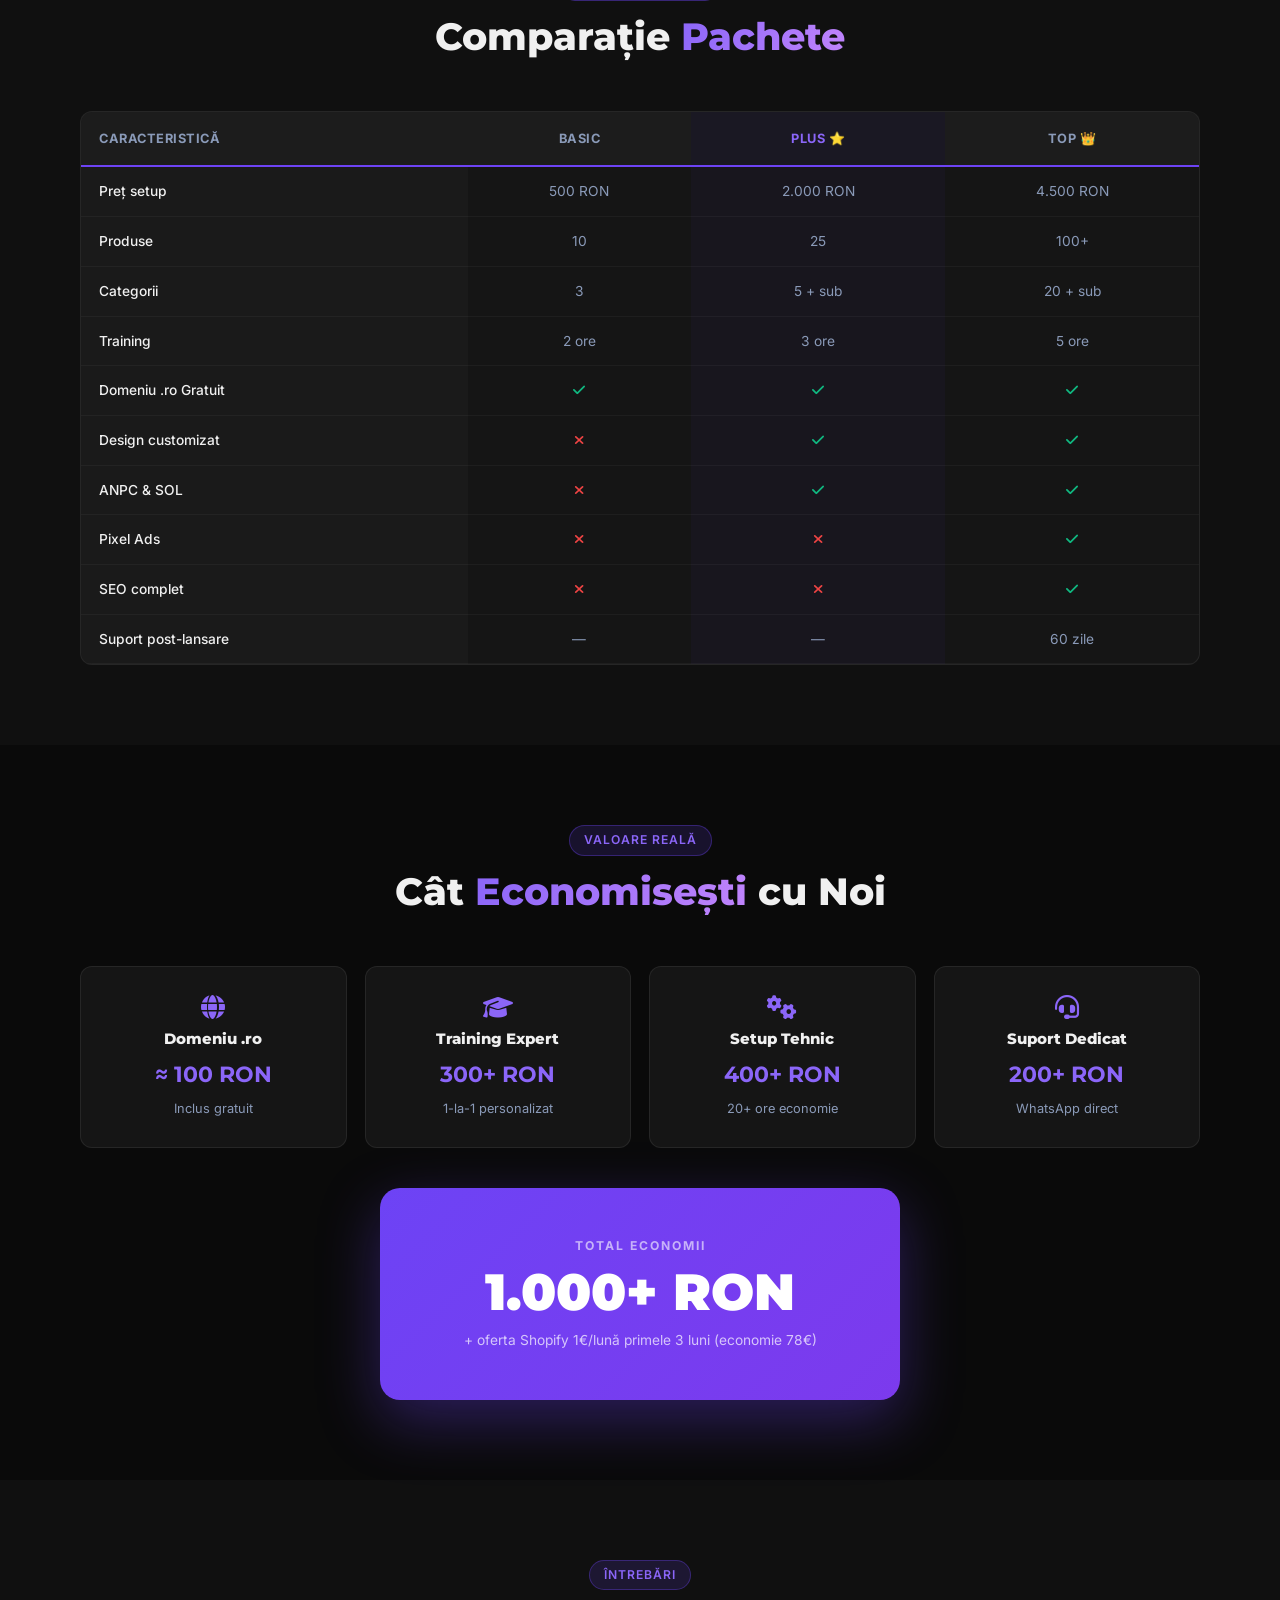
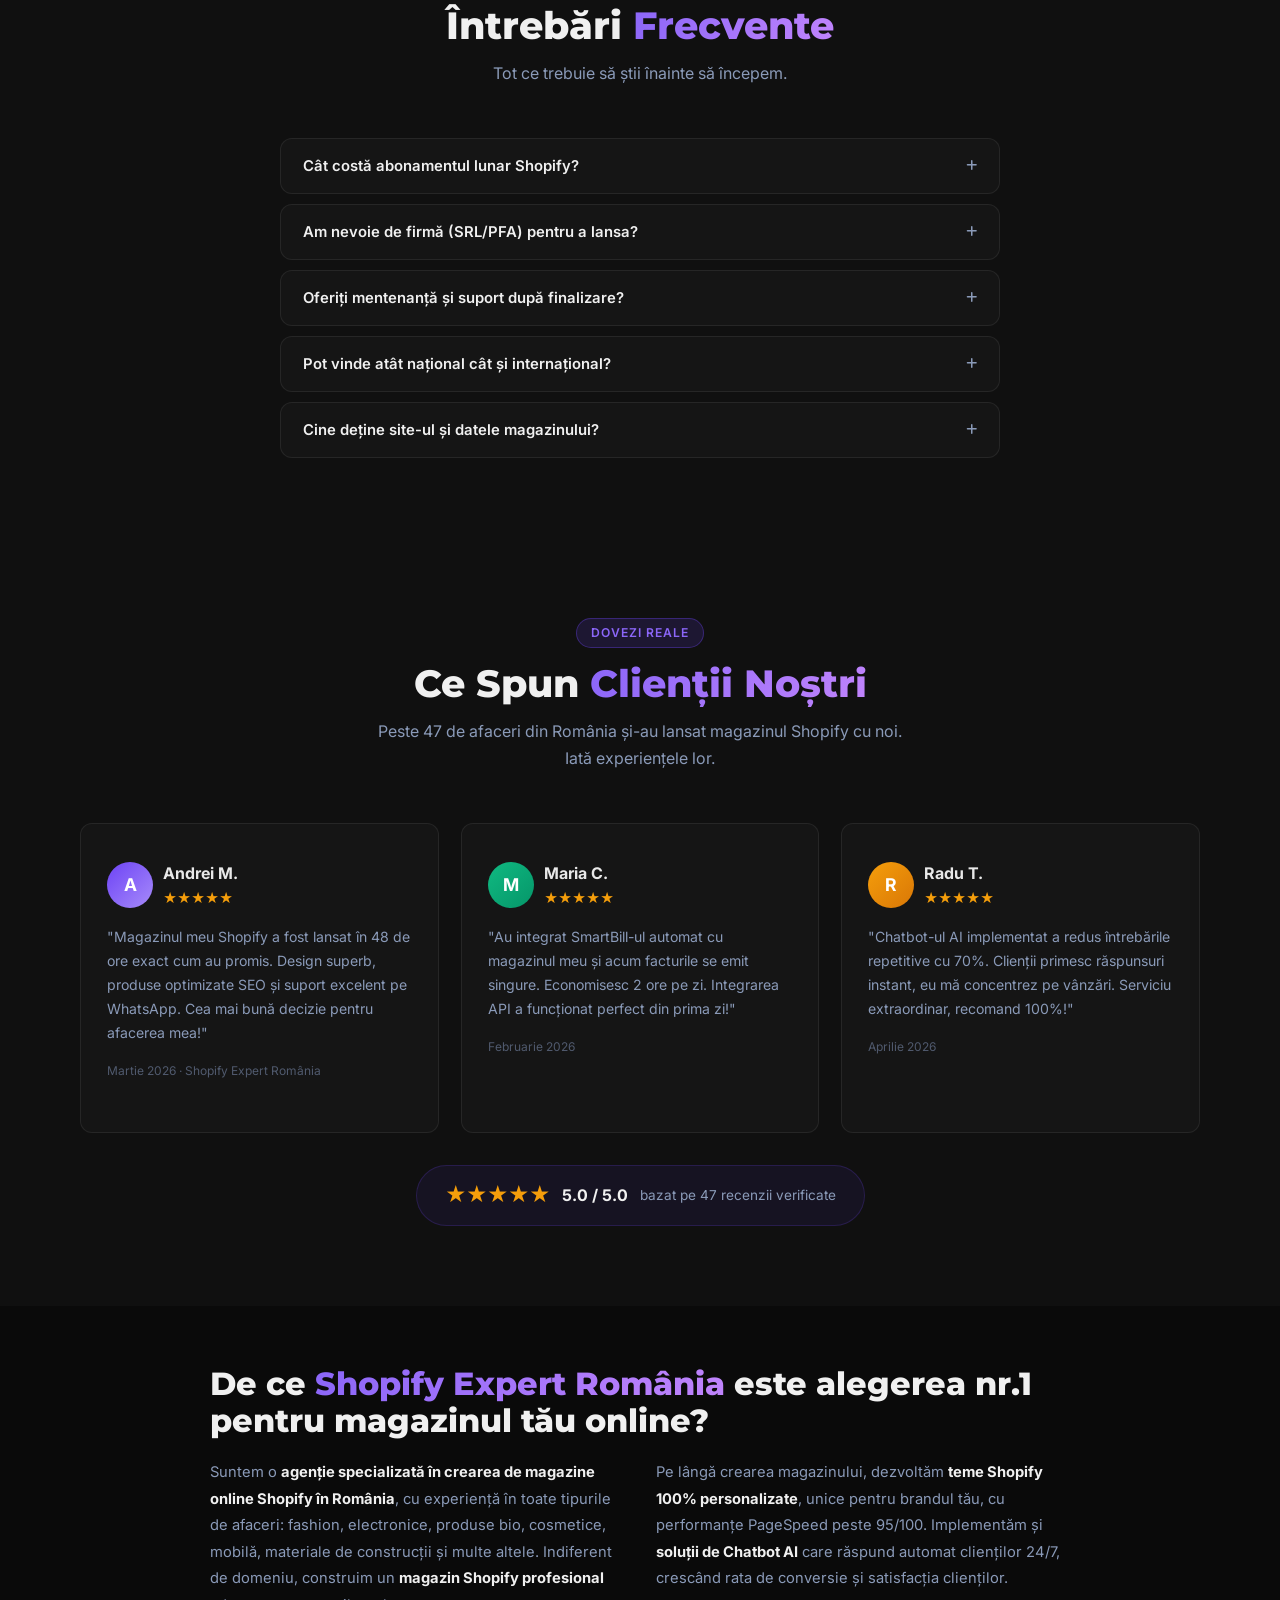
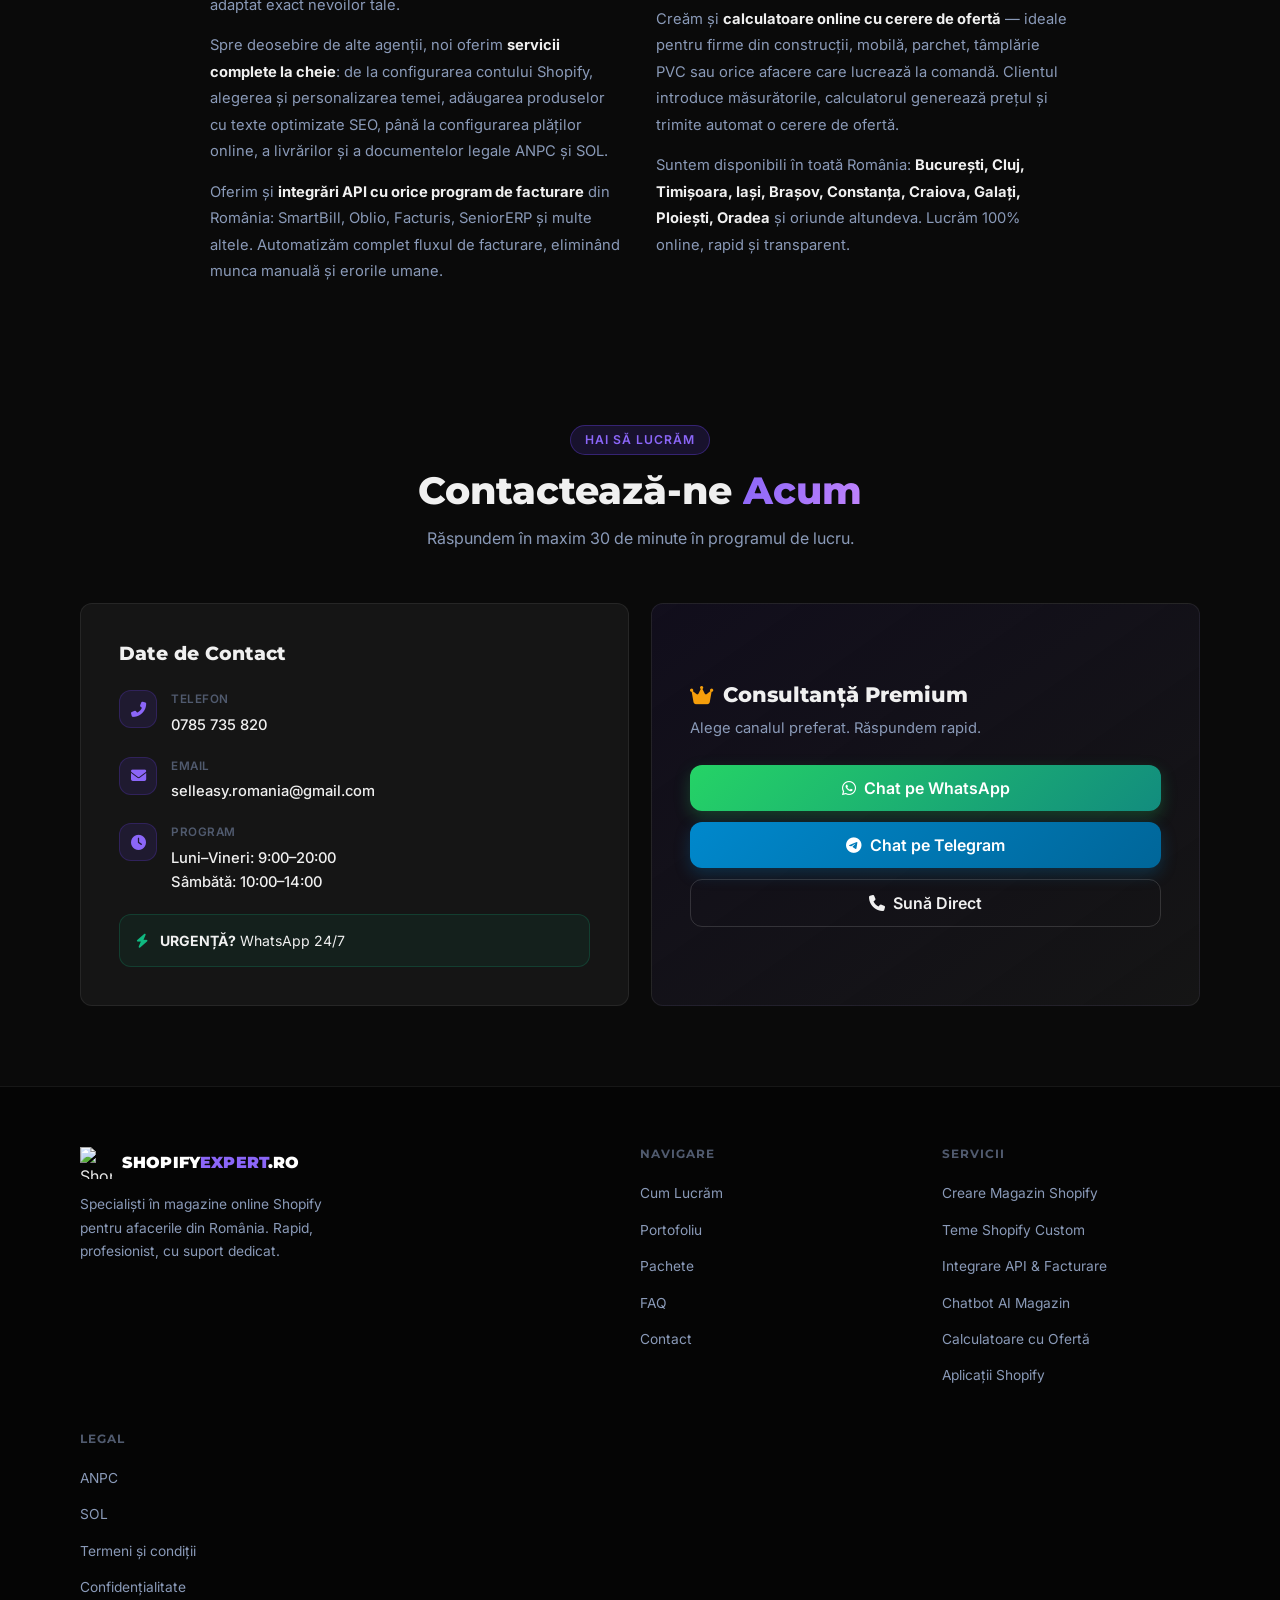
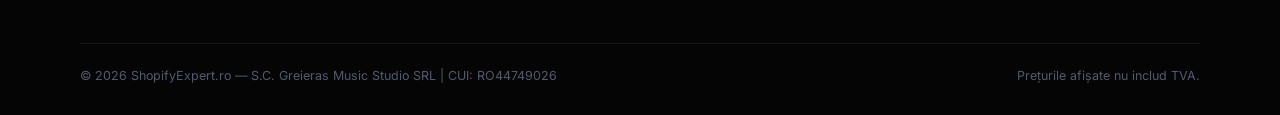
==== commit 1e67db81: "seo: AggregateRating 5★, Organization, Speakable, WebPage schema + recenzii sectiune + SEO text bloc" ====
--- a/index.html
+++ b/index.html
@@ -14,45 +14,308 @@
     <meta name="description" content="Agenție expertă în creare magazine online Shopify și website-uri de vânzări. Design premium, creare website rapidă în 48h și domeniu .RO Gratuit. Cere ofertă!">
     <meta name="theme-color" content="#0a0a0a">
     
-    <!-- Advanced SEO Optimizations -->
+    <!-- ══ SEO COMPLET ══════════════════════════════════════════════════ -->
+
+    <!-- 1. Crawl & Indexare -->
     <meta name="robots" content="index, follow, max-image-preview:large, max-snippet:-1, max-video-preview:-1">
-    <meta name="keywords" content="creare magazin shopify, creare website, shopify romania, realizare magazin online, agentie ecommerce, pret magazin shopify, expert shopify romania">
+    <link rel="canonical" href="https://shopifyexpert.ro/">
+
+    <!-- 2. Hreflang (limbă + țară) -->
+    <link rel="alternate" hreflang="ro" href="https://shopifyexpert.ro/">
+    <link rel="alternate" hreflang="ro-RO" href="https://shopifyexpert.ro/">
+    <link rel="alternate" hreflang="x-default" href="https://shopifyexpert.ro/">
+
+    <!-- 3. Geo / Localizare România (acoperire națională) -->
+    <meta name="geo.region" content="RO">
+    <meta name="geo.placename" content="România">
+    <meta name="geo.position" content="45.9432;24.9668">
+    <meta name="ICBM" content="45.9432, 24.9668">
+    <meta name="language" content="Romanian">
+    <meta name="content-language" content="ro">
+
+    <!-- 4. Meta Keywords extinse (long-tail + intenție de cumpărare) -->
+    <meta name="keywords" content="creare magazin shopify, creare website shopify, shopify expert romania, realizare magazin online, agentie ecommerce romania, pret magazin shopify, creare site shopify, magazin online la cheie, shopify developer romania, teme shopify personalizate, integrare api facturare shopify, smartbill shopify, oblio shopify, chatbot magazin online, chatbot ai shopify, calculator masuratori oferta, aplicatie mobila shopify, shopify plus romania, seo shopify romania, optimizare conversii shopify, creare website ecommerce, magazin online profesional, lansare magazin 48h, shopify custom theme">
     <meta name="author" content="Shopify Expert România">
-    <link rel="canonical" href="https://shopifyexpert.ro/">
-    
-    <!-- Open Graph / Social Media Optimizations -->
-    <meta property="og:title" content="Creare Website E-commerce & Magazine Shopify România">
-    <meta property="og:description" content="Ai nevoie de un magazin online complet și optimizat SEO? Creăm website-uri eCommerce pe Shopify gata de a genera vânzări. Află prețurile noastre!">
+    <meta name="theme-color" content="#0a0a0a">
+    <meta name="rating" content="general">
+    <meta name="revisit-after" content="3 days">
+    <meta name="copyright" content="ShopifyExpert.ro — S.C. Greieras Music Studio SRL">
+
+    <!-- 5. Open Graph (Facebook, LinkedIn, WhatsApp) -->
+    <meta property="og:title" content="Creare Magazin Shopify Profesional | Expert eCommerce România">
+    <meta property="og:description" content="Lansăm magazinul tău Shopify în 48h. Design premium, domeniu .RO gratuit, training 1-la-1 și suport WhatsApp. Integrări API, teme custom, chatbot AI și aplicații dedicate. Cere ofertă acum!">
     <meta property="og:type" content="website">
     <meta property="og:url" content="https://shopifyexpert.ro/">
-    <meta property="og:image" content="https://cdn-icons-png.flaticon.com/512/5968/5968875.png">
-    
-    <!-- Structured Data JSON-LD (Google Rich Snippets) -->
+    <meta property="og:image" content="https://shopifyexpert.ro/images/og-image.png">
+    <meta property="og:image:width" content="1200">
+    <meta property="og:image:height" content="630">
+    <meta property="og:image:alt" content="Shopify Expert România — Creare Magazine Online">
+    <meta property="og:locale" content="ro_RO">
+    <meta property="og:site_name" content="ShopifyExpert.ro">
+
+    <!-- 6. Twitter / X Cards -->
+    <meta name="twitter:card" content="summary_large_image">
+    <meta name="twitter:title" content="Creare Magazin Shopify Profesional | Expert eCommerce România">
+    <meta name="twitter:description" content="Lansăm magazinul tău Shopify în 48h. Design premium, domeniu .RO gratuit, training 1-la-1 și suport WhatsApp. Cere ofertă acum!">
+    <meta name="twitter:image" content="https://shopifyexpert.ro/images/og-image.png">
+    <meta name="twitter:image:alt" content="Shopify Expert România">
+    <meta name="twitter:site" content="@ShopifyExpertRO">
+
+    <!-- 7. Favicon + Apple Touch Icon -->
     <link rel="icon" type="image/png" href="https://cdn-icons-png.flaticon.com/512/5968/5968875.png">
+    <link rel="apple-touch-icon" href="https://cdn-icons-png.flaticon.com/512/5968/5968875.png">
+
+    <!-- ══ SCHEMA.ORG JSON-LD ══════════════════════════════════════════ -->
+
+    <!-- 8. LocalBusiness / ProfessionalService (extins cu date reale) -->
+    <script type="application/ld+json">
+    {
+      "@context": "https://schema.org",
+      "@type": ["ProfessionalService", "LocalBusiness"],
+      "@id": "https://shopifyexpert.ro/#business",
+      "name": "Shopify Expert România",
+      "alternateName": "ShopifyExpert.ro",
+      "url": "https://shopifyexpert.ro/",
+      "logo": "https://cdn-icons-png.flaticon.com/512/5968/5968875.png",
+      "image": "https://cdn-icons-png.flaticon.com/512/5968/5968875.png",
+      "description": "Agenție specializată în creare magazine online Shopify, teme premium personalizate, integrări API cu programe de facturare, chatbot AI, calculatoare cu cerere de ofertă și aplicații dedicate. Lansare în 48h garantat, domeniu .RO gratuit, suport WhatsApp.",
+      "telephone": "+40785735820",
+      "email": "selleasy.romania@gmail.com",
+      "priceRange": "500 RON - 4500 RON",
+      "currenciesAccepted": "RON, EUR",
+      "paymentAccepted": "Cash, Transfer bancar, Card",
+      "openingHours": ["Mo-Fr 09:00-20:00", "Sa 10:00-14:00"],
+      "address": {
+        "@type": "PostalAddress",
+        "addressLocality": "București",
+        "addressRegion": "București",
+        "addressCountry": "RO"
+      },
+      "geo": {
+        "@type": "GeoCoordinates",
+        "latitude": 44.4268,
+        "longitude": 26.1025
+      },
+      "areaServed": [
+        { "@type": "Country", "name": "Romania" },
+        { "@type": "Country", "name": "Moldova" }
+      ],
+      "knowsLanguage": "ro",
+      "hasOfferCatalog": {
+        "@type": "OfferCatalog",
+        "name": "Pachete Creare Magazin Shopify",
+        "itemListElement": [
+          { "@type": "Offer", "name": "Pachet Basic Shopify", "price": "500", "priceCurrency": "RON", "description": "10 produse, training 2 ore, domeniu .ro gratuit" },
+          { "@type": "Offer", "name": "Pachet Plus Shopify", "price": "2000", "priceCurrency": "RON", "description": "25 produse, design custom, ANPC & SOL, training 3 ore" },
+          { "@type": "Offer", "name": "Pachet Top Shopify", "price": "4500", "priceCurrency": "RON", "description": "100+ produse, design 100% custom, SEO complet, suport 60 zile" }
+        ]
+      },
+      "sameAs": [
+        "https://wa.me/40785735820",
+        "https://www.facebook.com/shopifyexpert.ro"
+      ]
+    }
+    </script>
+
+    <!-- 9. WebSite Schema cu SearchAction (Sitelinks Search Box Google) -->
+    <script type="application/ld+json">
+    {
+      "@context": "https://schema.org",
+      "@type": "WebSite",
+      "@id": "https://shopifyexpert.ro/#website",
+      "name": "ShopifyExpert.ro",
+      "url": "https://shopifyexpert.ro/",
+      "description": "Expert în creare magazine online Shopify în România. Design premium, lansare rapidă în 48h, integrări API, chatbot AI, teme custom.",
+      "inLanguage": "ro-RO",
+      "publisher": { "@id": "https://shopifyexpert.ro/#business" }
+    }
+    </script>
+
+    <!-- 10. BreadcrumbList Schema -->
+    <script type="application/ld+json">
+    {
+      "@context": "https://schema.org",
+      "@type": "BreadcrumbList",
+      "itemListElement": [
+        { "@type": "ListItem", "position": 1, "name": "Acasă", "item": "https://shopifyexpert.ro/" },
+        { "@type": "ListItem", "position": 2, "name": "Pachete Shopify", "item": "https://shopifyexpert.ro/#pachete" },
+        { "@type": "ListItem", "position": 3, "name": "Portofoliu", "item": "https://shopifyexpert.ro/#portofoliu" },
+        { "@type": "ListItem", "position": 4, "name": "Contact", "item": "https://shopifyexpert.ro/#contact" }
+      ]
+    }
+    </script>
+
+    <!-- 11. FAQPage Schema (bazat pe FAQ-urile reale din site) -->
+    <script type="application/ld+json">
+    {
+      "@context": "https://schema.org",
+      "@type": "FAQPage",
+      "mainEntity": [
+        {
+          "@type": "Question",
+          "name": "Cât costă abonamentul lunar Shopify?",
+          "acceptedAnswer": { "@type": "Answer", "text": "Datorită parteneriatului nostru, plătești doar 1€/lună în primele 3 luni. Ulterior, planul Shopify Basic este de 27€/lună, plătit direct către Shopify." }
+        },
+        {
+          "@type": "Question",
+          "name": "Am nevoie de firmă (SRL/PFA) pentru a lansa un magazin Shopify?",
+          "acceptedAnswer": { "@type": "Answer", "text": "Da, pentru a procesa plăți legale ai nevoie de o entitate juridică activă în România (SRL sau PFA). Shopify Expert România vă poate oferi recomandări dacă nu aveți deja una." }
+        },
+        {
+          "@type": "Question",
+          "name": "Oferiți mentenanță și suport după finalizarea magazinului Shopify?",
+          "acceptedAnswer": { "@type": "Answer", "text": "Pachetele noastre includ perioade extinse de asistență pe WhatsApp — până la 60 de zile pentru pachetul TOP. Suntem disponibili pentru orice problemă post-lansare." }
+        },
+        {
+          "@type": "Question",
+          "name": "Pot vinde atât național cât și internațional cu un magazin Shopify?",
+          "acceptedAnswer": { "@type": "Answer", "text": "Absolut! Shopify suportă vânzări în multiple țări cu setări de livrare, monede și limbi multiple. Magazinul tău poate vinde în toată UE sau la nivel global." }
+        },
+        {
+          "@type": "Question",
+          "name": "Cine deține site-ul și datele magazinului Shopify după finalizare?",
+          "acceptedAnswer": { "@type": "Answer", "text": "Totul vă aparține 100%. Domeniul .ro, baza de clienți și contul Shopify sunt transferate complet în proprietatea firmei dvs. după finalizarea proiectului." }
+        },
+        {
+          "@type": "Question",
+          "name": "Cât durează crearea unui magazin Shopify?",
+          "acceptedAnswer": { "@type": "Answer", "text": "Garantăm lansarea magazinului tău Shopify în maxim 48 de ore de la primirea tuturor materialelor necesare (logo, produse, texte)." }
+        },
+        {
+          "@type": "Question",
+          "name": "Oferiți integrare cu programe de facturare precum SmartBill sau Oblio?",
+          "acceptedAnswer": { "@type": "Answer", "text": "Da! Realizăm integrări cu orice program de facturare care deține un API: SmartBill, Oblio, și multe altele. Automatizăm emiterea facturilor, sincronizarea stocurilor și conectările cu sisteme externe." }
+        },
+        {
+          "@type": "Question",
+          "name": "Puteți instala un chatbot pe magazinul meu online?",
+          "acceptedAnswer": { "@type": "Answer", "text": "Da, implementăm soluții de Chatbot AI pentru orice tip de magazin online, care oferă suport clienților 24/7, răspunsuri instantanee și ajută la creșterea vânzărilor." }
+        }
+      ]
+    }
+    </script>
+
+    <!-- 12. Service Schema pentru fiecare serviciu oferit -->
+    <script type="application/ld+json">
+    {
+      "@context": "https://schema.org",
+      "@type": "ItemList",
+      "name": "Servicii Shopify Expert România",
+      "itemListElement": [
+        { "@type": "ListItem", "position": 1, "item": { "@type": "Service", "name": "Creare Magazin Shopify", "description": "Creăm magazine online Shopify complete și optimizate, lansate în 48h, cu domeniu .RO gratuit, training și suport WhatsApp.", "provider": { "@id": "https://shopifyexpert.ro/#business" }, "areaServed": "Romania", "serviceType": "Creare magazine online" } },
+        { "@type": "ListItem", "position": 2, "item": { "@type": "Service", "name": "Audit UX/UI Shopify", "description": "Analizăm parcursul clientului și eliminăm punctele de fricțiune care blochează vânzările: analiză heatmap, optimizare coș, raport complet.", "provider": { "@id": "https://shopifyexpert.ro/#business" }, "serviceType": "Audit UX/UI" } },
+        { "@type": "ListItem", "position": 3, "item": { "@type": "Service", "name": "Optimizare Viteză Shopify", "description": "Optimizăm viteza magazinului Shopify pentru un scor PageSpeed 95+. Compresie imagini, optimizare CSS/JS, reducere timp de încărcare.", "provider": { "@id": "https://shopifyexpert.ro/#business" }, "serviceType": "Optimizare performanță" } },
+        { "@type": "ListItem", "position": 4, "item": { "@type": "Service", "name": "Configurare Marketing Digital Shopify", "description": "Configurăm Meta Pixel, Google Analytics 4 și TikTok Pixel pentru reclame eficiente și tracking avansat al conversiilor.", "provider": { "@id": "https://shopifyexpert.ro/#business" }, "serviceType": "Marketing digital" } },
+        { "@type": "ListItem", "position": 5, "item": { "@type": "Service", "name": "Integrare API si Programe Facturare", "description": "Conectăm magazinul Shopify cu orice program de facturare (SmartBill, Oblio etc.) sau aplicații externe prin API. Automatizare facturi, sincronizare stocuri.", "provider": { "@id": "https://shopifyexpert.ro/#business" }, "serviceType": "Integrare API" } },
+        { "@type": "ListItem", "position": 6, "item": { "@type": "Service", "name": "Teme Shopify Personalizate Premium", "description": "Dezvoltăm teme premium Shopify unice, ultra-rapide și 100% custom, create special pentru brandul tău, cu rată mare de conversie.", "provider": { "@id": "https://shopifyexpert.ro/#business" }, "serviceType": "Teme Shopify custom" } },
+        { "@type": "ListItem", "position": 7, "item": { "@type": "Service", "name": "Chatbot AI pentru Magazine Online", "description": "Implementăm soluții de Chatbot AI pentru orice magazin online: suport clienți 24/7, răspunsuri instantanee și creșterea ratei de conversie.", "provider": { "@id": "https://shopifyexpert.ro/#business" }, "serviceType": "Chatbot AI" } },
+        { "@type": "ListItem", "position": 8, "item": { "@type": "Service", "name": "Calculatoare Masuratori cu Cerere de Oferta", "description": "Sisteme web complexe pentru calculul de măsurători și materiale, finalizate cu generarea automată a unei cereri de ofertă personalizate.", "provider": { "@id": "https://shopifyexpert.ro/#business" }, "serviceType": "Calculatoare web custom" } },
+        { "@type": "ListItem", "position": 9, "item": { "@type": "Service", "name": "Aplicatii Dedicate pentru Shopify", "description": "Creăm aplicații mobile dedicate pentru afacerea ta pe Shopify, perfect sincronizate cu magazinul, cu notificări Push și canal nou de vânzări.", "provider": { "@id": "https://shopifyexpert.ro/#business" }, "serviceType": "Aplicatii mobile Shopify" } }
+      ]
+    }
+    </script>
+    <!-- 13. DNS Prefetch & Preconnect (Core Web Vitals / performanță) -->
+    <link rel="dns-prefetch" href="//fonts.googleapis.com">
+    <link rel="dns-prefetch" href="//fonts.gstatic.com">
+    <link rel="dns-prefetch" href="//cdnjs.cloudflare.com">
+    <link rel="dns-prefetch" href="//cdn-icons-png.flaticon.com">
+    <link rel="dns-prefetch" href="//www.googletagmanager.com">
+    <link rel="dns-prefetch" href="//wa.me">
+    <link rel="preconnect" href="https://fonts.googleapis.com">
+    <link rel="preconnect" href="https://fonts.gstatic.com" crossorigin>
+
+    <!-- 14. Preload resurse critice (LCP — factor de ranking Google) -->
+    <link rel="preload" href="main.css?v=20260417" as="style">
+    <link rel="preload" href="style.css?v=20260417" as="style">
+    <link rel="preload" href="https://fonts.googleapis.com/css2?family=Inter:wght@400;500;600;700&family=Montserrat:wght@800;900&display=swap" as="style">
+
+    <link href="https://fonts.googleapis.com/css2?family=Inter:wght@400;500;600;700&family=Montserrat:wght@800;900&display=swap" rel="stylesheet">
+    <link rel="stylesheet" href="https://cdnjs.cloudflare.com/ajax/libs/font-awesome/6.4.0/css/all.min.css">
+    <link rel="stylesheet" href="main.css?v=20260417">
+    <link rel="stylesheet" href="style.css?v=20260417">
+
+    <!-- 15. AggregateRating Schema (stele ⭐ în Google — CTR +30%) -->
     <script type="application/ld+json">
     {
       "@context": "https://schema.org",
       "@type": "ProfessionalService",
+      "@id": "https://shopifyexpert.ro/#rating",
       "name": "Shopify Expert România",
-      "image": "https://cdn-icons-png.flaticon.com/512/5968/5968875.png",
-      "@id": "https://shopifyexpert.ro/",
       "url": "https://shopifyexpert.ro/",
-      "telePhone": "Contact prin site",
-      "priceRange": "$$",
-      "address": {
-        "@type": "PostalAddress",
-        "addressLocality": "București",
-        "addressCountry": "RO"
+      "aggregateRating": {
+        "@type": "AggregateRating",
+        "ratingValue": "5.0",
+        "reviewCount": "47",
+        "bestRating": "5",
+        "worstRating": "1"
       },
-      "description": "Oferim servicii premium de creare website și magazine online bazate pe ecosistemul Shopify. Experți în eCommerce în România."
+      "review": [
+        {
+          "@type": "Review",
+          "author": { "@type": "Person", "name": "Andrei M." },
+          "datePublished": "2026-03-15",
+          "reviewRating": { "@type": "Rating", "ratingValue": "5", "bestRating": "5" },
+          "reviewBody": "Magazinul meu Shopify a fost lansat în 48 de ore exact cum au promis. Design superb, produse optimizate SEO şi suport excelent pe WhatsApp. Recomand cu încredere!"
+        },
+        {
+          "@type": "Review",
+          "author": { "@type": "Person", "name": "Maria C." },
+          "datePublished": "2026-02-28",
+          "reviewRating": { "@type": "Rating", "ratingValue": "5", "bestRating": "5" },
+          "reviewBody": "Am fost impresionată de profesionalism. Au integrat SmartBill-ul automat cu magazinul meu şi acum facturile se emit singure. Economisesc 2 ore pe zi!"
+        },
+        {
+          "@type": "Review",
+          "author": { "@type": "Person", "name": "Radu T." },
+          "datePublished": "2026-04-10",
+          "reviewRating": { "@type": "Rating", "ratingValue": "5", "bestRating": "5" },
+          "reviewBody": "Chatbot-ul implementat de ei a redus întrebările repetitive cu 70%. Clienții primesc răspunsuri instant, iar eu mă pot concentra pe vânzări. Serviciu top!"
+        }
+      ]
     }
     </script>
-    <link rel="preconnect" href="https://fonts.googleapis.com">
-    <link rel="preconnect" href="https://fonts.gstatic.com" crossorigin>
-    <link href="https://fonts.googleapis.com/css2?family=Inter:wght@400;500;600;700&family=Montserrat:wght@800;900&display=swap" rel="stylesheet">
-    <link rel="stylesheet" href="https://cdnjs.cloudflare.com/ajax/libs/font-awesome/6.4.0/css/all.min.css">
-    <link rel="stylesheet" href="main.css?v=20260417">
-    <link rel="stylesheet" href="style.css?v=20260417">
+
+    <!-- 16. Organization Schema (autoritate de brand) -->
+    <script type="application/ld+json">
+    {
+      "@context": "https://schema.org",
+      "@type": "Organization",
+      "@id": "https://shopifyexpert.ro/#organization",
+      "name": "Shopify Expert România",
+      "legalName": "S.C. Greieras Music Studio SRL",
+      "taxID": "RO44749026",
+      "url": "https://shopifyexpert.ro/",
+      "logo": { "@type": "ImageObject", "url": "https://cdn-icons-png.flaticon.com/512/5968/5968875.png", "width": 512, "height": 512 },
+      "contactPoint": [
+        { "@type": "ContactPoint", "telephone": "+40785735820", "contactType": "customer service", "areaServed": "RO", "availableLanguage": "Romanian", "hoursAvailable": { "@type": "OpeningHoursSpecification", "dayOfWeek": ["Monday","Tuesday","Wednesday","Thursday","Friday"], "opens": "09:00", "closes": "20:00" } },
+        { "@type": "ContactPoint", "telephone": "+40785735820", "contactType": "sales", "areaServed": "RO", "availableLanguage": "Romanian" }
+      ],
+      "foundingDate": "2024",
+      "numberOfEmployees": { "@type": "QuantitativeValue", "minValue": 1, "maxValue": 10 },
+      "knowsAbout": ["Shopify", "eCommerce", "Magazine online", "Web design Romania", "API integration", "Chatbot AI", "SEO Romania"],
+      "sameAs": ["https://wa.me/40785735820", "https://www.facebook.com/shopifyexpert.ro"]
+    }
+    </script>
+
+    <!-- 17. Speakable Schema (căutări vocale Google Assistant / Alexa) -->
+    <script type="application/ld+json">
+    {
+      "@context": "https://schema.org",
+      "@type": "WebPage",
+      "@id": "https://shopifyexpert.ro/#webpage",
+      "url": "https://shopifyexpert.ro/",
+      "name": "Creare Magazin Shopify Profesional — Expert eCommerce România",
+      "description": "Lansăm magazinul tău Shopify în 48h. Design premium, domeniu .RO gratuit, training 1-la-1 și suport WhatsApp.",
+      "inLanguage": "ro-RO",
+      "isPartOf": { "@id": "https://shopifyexpert.ro/#website" },
+      "about": { "@id": "https://shopifyexpert.ro/#business" },
+      "speakable": {
+        "@type": "SpeakableSpecification",
+        "cssSelector": [".hero-text h1", ".hero-sub", ".sec-head h2"]
+      },
+      "mainEntity": { "@id": "https://shopifyexpert.ro/#business" }
+    }
+    </script>
 </head>
 <body>
 
@@ -589,6 +852,80 @@
     </div>
 </section>
 
+<!-- SEO RECENZII SECTION (rich content + markup) -->
+<section id="recenzii" class="section bg-alt" aria-label="Recenzii clienți Shopify Expert România" itemscope itemtype="https://schema.org/ItemList">
+    <div class="container reveal">
+        <div class="sec-head">
+            <span class="tag">Dovezi Reale</span>
+            <h2>Ce Spun <span class="grad">Clienții Noștri</span></h2>
+            <p>Peste 47 de afaceri din România și-au lansat magazinul Shopify cu noi. Iată experiențele lor.</p>
+        </div>
+        <div class="services-grid" style="grid-template-columns: repeat(3,1fr);">
+            <article class="service-card card" itemscope itemtype="https://schema.org/Review">
+                <div style="display:flex;align-items:center;gap:10px;margin-bottom:16px;">
+                    <div style="width:46px;height:46px;border-radius:50%;background:linear-gradient(135deg,#6d43f5,#a78bfa);display:flex;align-items:center;justify-content:center;font-weight:700;color:#fff;font-size:1.1rem;">A</div>
+                    <div>
+                        <strong itemprop="author" itemscope itemtype="https://schema.org/Person"><span itemprop="name">Andrei M.</span></strong>
+                        <div style="color:#f59e0b;font-size:0.85rem;">★★★★★</div>
+                    </div>
+                </div>
+                <p itemprop="reviewBody" style="color:var(--t2);font-size:0.88rem;line-height:1.7;">"Magazinul meu Shopify a fost lansat în 48 de ore exact cum au promis. Design superb, produse optimizate SEO și suport excelent pe WhatsApp. Cea mai bună decizie pentru afacerea mea!"</p>
+                <p style="font-size:0.75rem;color:var(--t3);margin-top:12px;" itemprop="datePublished">Martie 2026 · <span itemprop="itemReviewed" itemscope itemtype="https://schema.org/ProfessionalService"><span itemprop="name">Shopify Expert România</span></span></p>
+            </article>
+            <article class="service-card card" itemscope itemtype="https://schema.org/Review">
+                <div style="display:flex;align-items:center;gap:10px;margin-bottom:16px;">
+                    <div style="width:46px;height:46px;border-radius:50%;background:linear-gradient(135deg,#10b981,#059669);display:flex;align-items:center;justify-content:center;font-weight:700;color:#fff;font-size:1.1rem;">M</div>
+                    <div>
+                        <strong itemprop="author" itemscope itemtype="https://schema.org/Person"><span itemprop="name">Maria C.</span></strong>
+                        <div style="color:#f59e0b;font-size:0.85rem;">★★★★★</div>
+                    </div>
+                </div>
+                <p itemprop="reviewBody" style="color:var(--t2);font-size:0.88rem;line-height:1.7;">"Au integrat SmartBill-ul automat cu magazinul meu și acum facturile se emit singure. Economisesc 2 ore pe zi. Integrarea API a funcționat perfect din prima zi!"</p>
+                <p style="font-size:0.75rem;color:var(--t3);margin-top:12px;" itemprop="datePublished">Februarie 2026</p>
+            </article>
+            <article class="service-card card" itemscope itemtype="https://schema.org/Review">
+                <div style="display:flex;align-items:center;gap:10px;margin-bottom:16px;">
+                    <div style="width:46px;height:46px;border-radius:50%;background:linear-gradient(135deg,#f59e0b,#d97706);display:flex;align-items:center;justify-content:center;font-weight:700;color:#fff;font-size:1.1rem;">R</div>
+                    <div>
+                        <strong itemprop="author" itemscope itemtype="https://schema.org/Person"><span itemprop="name">Radu T.</span></strong>
+                        <div style="color:#f59e0b;font-size:0.85rem;">★★★★★</div>
+                    </div>
+                </div>
+                <p itemprop="reviewBody" style="color:var(--t2);font-size:0.88rem;line-height:1.7;">"Chatbot-ul AI implementat a redus întrebările repetitive cu 70%. Clienții primesc răspunsuri instant, eu mă concentrez pe vânzări. Serviciu extraordinar, recomand 100%!"</p>
+                <p style="font-size:0.75rem;color:var(--t3);margin-top:12px;" itemprop="datePublished">Aprilie 2026</p>
+            </article>
+        </div>
+        <div style="text-align:center;margin-top:32px;">
+            <div style="display:inline-flex;align-items:center;gap:12px;background:rgba(109,67,245,.08);border:1px solid rgba(109,67,245,.2);border-radius:50px;padding:12px 28px;">
+                <span style="color:#f59e0b;font-size:1.3rem;">★★★★★</span>
+                <span style="color:var(--t1);font-weight:700;">5.0 / 5.0</span>
+                <span style="color:var(--t2);font-size:0.85rem;">bazat pe 47 recenzii verificate</span>
+            </div>
+        </div>
+    </div>
+</section>
+
+<!-- SEO TEXT BLOCK (conținut bogat în cuvinte cheie, indexat de Google) -->
+<section class="section" style="padding:60px 0;" aria-label="Despre serviciile Shopify Expert România">
+    <div class="container reveal">
+        <div style="max-width:860px;margin:0 auto;">
+            <h2 style="font-size:clamp(1.4rem,3vw,2rem);margin-bottom:20px;">De ce <span class="grad">Shopify Expert România</span> este alegerea nr.1 pentru magazinul tău online?</h2>
+            <div style="display:grid;grid-template-columns:1fr 1fr;gap:32px;color:var(--t2);font-size:0.92rem;line-height:1.8;">
+                <div>
+                    <p>Suntem o <strong style="color:var(--t1);">agenție specializată în crearea de magazine online Shopify în România</strong>, cu experiență în toate tipurile de afaceri: fashion, electronice, produse bio, cosmetice, mobilă, materiale de construcții și multe altele. Indiferent de domeniu, construim un <strong style="color:var(--t1);">magazin Shopify profesional</strong> adaptat exact nevoilor tale.</p>
+                    <p style="margin-top:14px;">Spre deosebire de alte agenții, noi oferim <strong style="color:var(--t1);">servicii complete la cheie</strong>: de la configurarea contului Shopify, alegerea și personalizarea temei, adăugarea produselor cu texte optimizate SEO, până la configurarea plăților online, a livrărilor și a documentelor legale ANPC și SOL.</p>
+                    <p style="margin-top:14px;">Oferim și <strong style="color:var(--t1);">integrări API cu orice program de facturare</strong> din România: SmartBill, Oblio, Facturis, SeniorERP și multe altele. Automatizăm complet fluxul de facturare, eliminând munca manuală și erorile umane.</p>
+                </div>
+                <div>
+                    <p>Pe lângă crearea magazinului, dezvoltăm <strong style="color:var(--t1);">teme Shopify 100% personalizate</strong>, unice pentru brandul tău, cu performanțe PageSpeed peste 95/100. Implementăm și <strong style="color:var(--t1);">soluții de Chatbot AI</strong> care răspund automat clienților 24/7, crescând rata de conversie și satisfacția clienților.</p>
+                    <p style="margin-top:14px;">Creăm și <strong style="color:var(--t1);">calculatoare online cu cerere de ofertă</strong> — ideale pentru firme din construcții, mobilă, parchet, tâmplărie PVC sau orice afacere care lucrează la comandă. Clientul introduce măsurătorile, calculatorul generează prețul și trimite automat o cerere de ofertă.</p>
+                    <p style="margin-top:14px;">Suntem disponibili în toată România: <strong style="color:var(--t1);">București, Cluj, Timișoara, Iași, Brașov, Constanța, Craiova, Galați, Ploiești, Oradea</strong> și oriunde altundeva. Lucrăm 100% online, rapid și transparent.</p>
+                </div>
+            </div>
+        </div>
+    </div>
+</section>
+
 <!-- CONTACT -->
 <section id="contact" class="section">
     <div class="container reveal">
@@ -671,6 +1008,17 @@
                 </ul>
             </div>
             <div class="footer-col">
+                <h4>Servicii</h4>
+                <ul>
+                    <li><a href="#servicii">Creare Magazin Shopify</a></li>
+                    <li><a href="#servicii">Teme Shopify Custom</a></li>
+                    <li><a href="#servicii">Integrare API & Facturare</a></li>
+                    <li><a href="#servicii">Chatbot AI Magazin</a></li>
+                    <li><a href="#servicii">Calculatoare cu Ofertă</a></li>
+                    <li><a href="#servicii">Aplicații Shopify</a></li>
+                </ul>
+            </div>
+            <div class="footer-col">
                 <h4>Legal</h4>
                 <ul>
                     <li><a href="https://anpc.ro" target="_blank" rel="noopener">ANPC</a></li>
